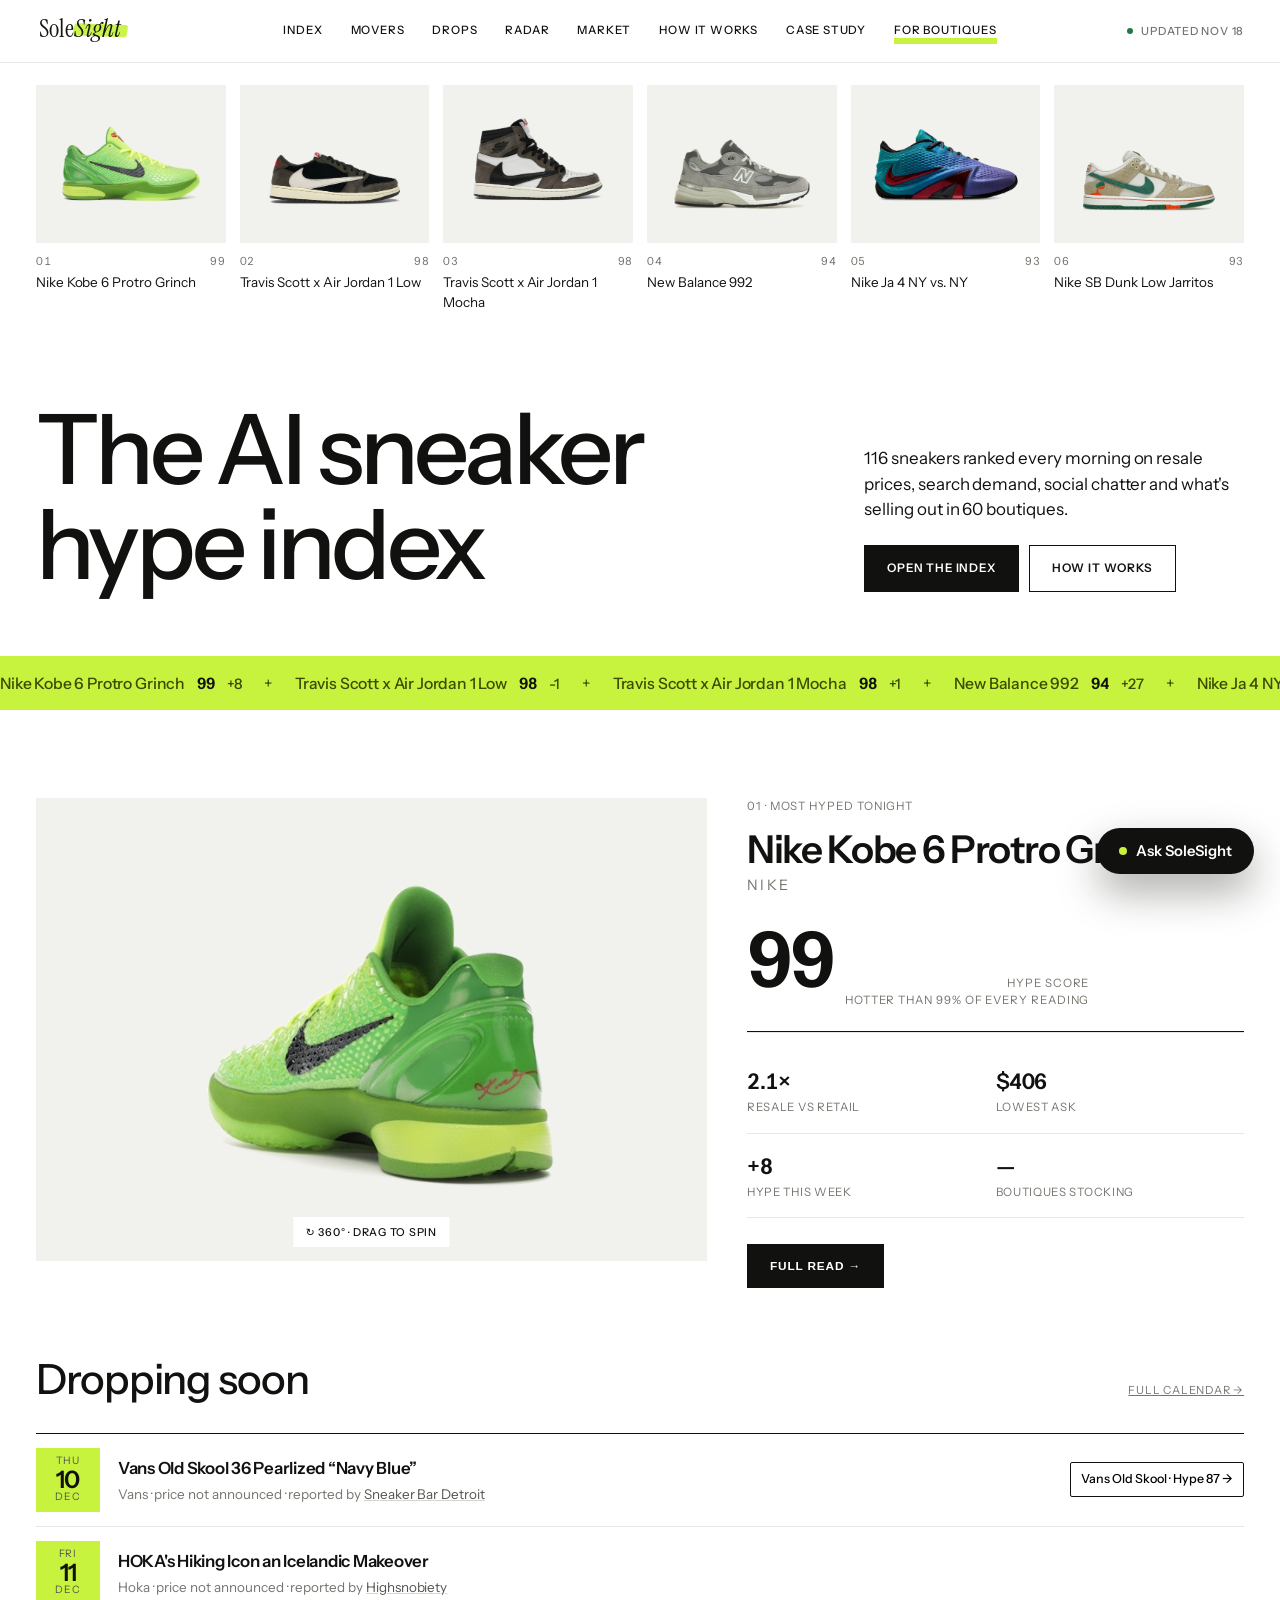
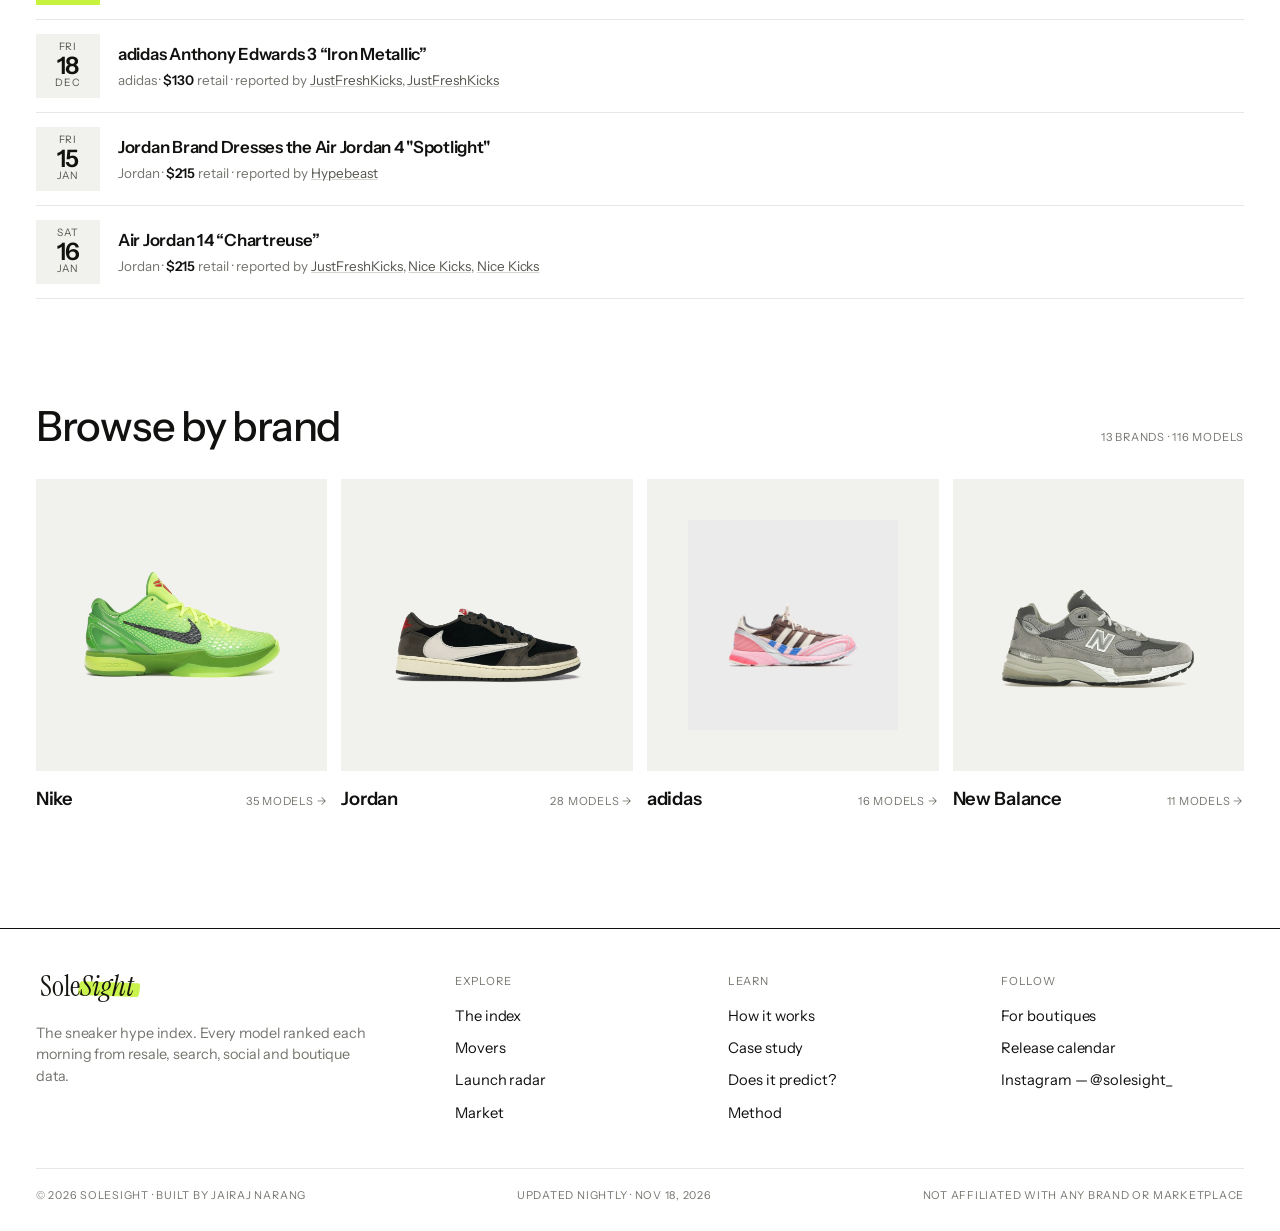
==== index.html @ 4aeb40c0 "chore: publish site 2026-11-18T23:45:56Z" ====
<!DOCTYPE html>
<html lang="en">
<head>
  <meta charset="UTF-8" />
  <meta name="viewport" content="width=device-width, initial-scale=1.0, viewport-fit=cover" />
  <title>SoleSight — The AI Sneaker Hype Index</title>
  <meta name="description" content="AI-powered sneaker market intelligence: transformer NLP, machine-learning demand forecasting and predictive analytics, distilled into one 0–100 Hype Score per silhouette by an autonomous nightly pipeline." />
  <link rel="preconnect" href="https://fonts.googleapis.com" />
  <link rel="preconnect" href="https://fonts.gstatic.com" crossorigin />
  <link href="https://fonts.googleapis.com/css2?family=Instrument+Serif:ital@0;1&display=swap" rel="stylesheet" />
  <link href="https://fonts.googleapis.com/css2?family=Instrument+Sans:wdth,wght@75..100,400..700&display=swap" rel="stylesheet" />
  <link rel="icon" href="favicon.ico" sizes="any" />
  <link rel="icon" type="image/png" sizes="64x64" href="favicon.png" />
  <link rel="apple-touch-icon" href="apple-touch-icon.png" />
  <meta property="og:title" content="SoleSight — The AI Sneaker Hype Index" />
  <meta property="og:description" content="100+ sneaker models, 12 brands, one 0–100 Hype Score — refreshed nightly by an autonomous AI pipeline." />
  <meta property="og:image" content="https://solesight.xyz/og.png" />
  <meta property="og:url" content="https://solesight.xyz/" />
  <meta name="twitter:card" content="summary_large_image" />
  <link rel="stylesheet" href="styles.css?v=60" />
</head>
<body>
  <a href="#top" class="skip-link">Skip to content</a>
  <!-- ───────────────── nav ───────────────── -->
  <header class="nav" id="nav">
    <a class="brand" href="index.html" data-page="home" aria-label="SoleSight home">
      <svg class="brand-lockup" viewBox="10 14 286 90" xmlns="http://www.w3.org/2000/svg" role="img" aria-hidden="true">
        <path d="M 134 36 L 280 41 Q 287 41.5 285.5 51 L 282.5 70 Q 281.5 78 273.5 77.5 L 128 72.5 Q 120 72 121.5 62.5 L 125 43 Q 126.5 36 134 36 Z" fill="#C7F23E" opacity="0.92"/>
        <text x="20" y="76" font-family="Instrument Serif, Georgia, serif" font-size="76" fill="#16150F">Sole<tspan font-style="italic">Sight</tspan></text>
      </svg>
    </a>
    <nav class="nav-links">
      <a href="hype-index.html" data-page="hype-index">Index</a>
      <a href="movers.html" data-page="movers">Movers</a>
      <a href="drops.html" data-page="drops">Drops</a>
      <a href="radar.html" data-page="radar">Radar</a>
      <a href="market.html" data-page="market">Market</a>
      <a href="system.html" data-page="system">How it works</a>
      <a href="case-study.html" data-page="case-study">Case study</a>
      <a href="boutiques.html" data-page="boutiques" class="nav-cta">For boutiques</a>
    </nav>
    <div class="nav-live"><span class="live-dot"></span> Updated nightly</div>
  </header>

  <main id="top">
    <!-- ───────────────── home: gallery row ───────────────── -->
    <section class="home-row" id="home-row" data-page="home" aria-label="Tonight's top six"></section>

    <section class="home-head" data-page="home">
      <h1 class="home-title">The AI sneaker<br />hype index</h1>
      <div class="home-copy">
        <p id="home-sub">113 sneakers ranked every morning on resale prices,
          search demand, social chatter and what's selling out in <span class="n-stores">60</span> boutiques.</p>
        <div class="home-actions">
          <a href="hype-index.html" data-page="hype-index" class="btn btn-solid">Open the index</a>
          <a href="system.html" data-page="system" class="btn btn-ghost">How it works</a>
        </div>
      </div>
    </section>

    <!-- live strip — top of the index with weekly change -->
    <section class="ticker" data-page="home" aria-hidden="true">
      <div class="ticker-track" id="ticker-track"></div>
    </section>

    <!-- #1 tonight, with the 360° spin when we have the frames -->
    <section class="home-feature" id="hero-feature" data-page="home"></section>

    <section class="home-drops empty" id="home-drops" data-page="home">
      <div class="home-sec-head"><h2 class="home-h2">Dropping soon</h2>
        <a class="home-sec-meta" href="drops.html" data-page="drops">Full calendar →</a></div>
      <div class="hd-list" id="hd-list"></div>
    </section>

    <section class="home-brands" data-page="home">
      <div class="home-sec-head"><h2 class="home-h2">Browse by brand</h2>
        <span class="home-sec-meta" id="brands-meta"></span></div>
      <div class="brand-tiles" id="brand-tiles"></div>
    </section>

    <!-- ───────────────── controls ───────────────── -->
    <section class="controls" id="index" data-page="hype-index">
      <div class="controls-head">
        <h2 class="section-title">The Index</h2>
        <div class="sort">
          <span class="sort-label">Rank by</span>
          <div class="seg" id="sort-seg">
            <button data-sort="hype" class="on">Hype</button>
            <button data-sort="momentum">Momentum</button>
            <button data-sort="resale_premium">Resale</button>
            <button data-sort="buzz">Buzz</button>
          </div>
        </div>
      </div>
      <div class="chips" id="brand-chips"></div>
      <div class="chips chips-cats" id="cat-chips"></div>
      <div class="stage-note" id="stage-note" hidden></div>
    </section>

    <!-- podium (top 3) -->
    <section class="podium" id="podium" data-page="hype-index"></section>

    <!-- ranked list -->
    <section class="board" id="board" data-page="hype-index"></section>
    <div class="board-foot" id="board-foot" data-page="hype-index"></div>

    <!-- ───────────────── movers ───────────────── -->
    <section class="movers-wrap" id="movers" data-page="movers">
      <h2 class="section-title">This week's movers</h2>
      <p class="section-sub" id="movers-sub"></p>
      <div class="movers" id="movers-grid"></div>
    </section>

    <!-- ───────────── launch radar ───────────── -->
    <section class="radar" id="radar" data-page="radar">
      <h2 class="section-title">Launch <em>radar</em></h2>
      <p class="section-sub">What's hot right now — the shoes peaking and climbing
        on the index tonight, and the signal behind each one. Then where every
        model sits in its hype lifecycle, and the search spikes the data caught.</p>
      <div class="radar-head"><h3>On fire right now</h3>
        <span>Peaking or climbing on the Hype Score — tap a shoe for the full read</span></div>
      <div class="radar-hot" id="radar-hot"></div>
      <div class="radar-head"><h3>Where every shoe sits</h3>
        <span>Stage comes from each shoe's Hype Score path — tap one to filter the index</span></div>
      <div class="radar-stages" id="radar-stages"></div>
      <div class="radar-head"><h3>Search spikes</h3>
        <span>Days a shoe's search interest jumped to 3×+ its 90-day baseline</span></div>
      <div class="radar-events" id="radar-events"></div>
      <div class="discovery" id="discovery"><!-- filled by JS --></div>
    </section>

    <!-- ───────────── market intelligence ───────────── -->
    <section class="market" id="market" data-page="market">
      <h2 class="section-title">Market <em>intelligence</em></h2>
      <p class="section-sub">The analyst view — every brand and category in the
        index, rolled up: average hype, resale premium over retail, search
        momentum and share of the top&nbsp;10.</p>
      <div class="mkt-table" id="mkt-brands"></div>
      <div class="mkt-cats" id="mkt-cats"></div>
    </section>

    <!-- ───────────────── case study ───────────────── -->
    <section class="case" id="case" data-page="case-study">
      <h2 class="section-title">Case study: one shoe's climb</h2>
      <div class="case-body" id="case-body"><!-- filled by JS from stored data --></div>
    </section>

    <!-- ───────────── release calendar ───────────── -->
    <section class="drops" id="drops" data-page="drops">
      <h2 class="section-title">Release calendar</h2>
      <p class="section-sub ms-lede">Upcoming sneaker drops, collected every night from the
        sneaker press. Dates and prices are as reported — releases slip, so check the
        retailer before you plan around one.</p>
      <div class="dr-controls">
        <div class="seg" id="dr-when">
          <button data-when="all" class="on">All upcoming</button>
          <button data-when="week">Next 7 days</button>
          <button data-when="month">Next 30 days</button>
        </div>
        <select id="dr-brand" aria-label="Brand"></select>
      </div>
      <p class="dr-model" id="dr-model"></p>
      <div id="dr-list"></div>
    </section>

    <!-- ───────────── for boutiques: inventory → reorder report ───────────── -->
    <section class="bq" id="boutiques" data-page="boutiques">
      <h2 class="section-title">For boutiques</h2>
      <p class="section-sub ms-lede">Upload your inventory and see what to reorder tonight —
        which shoes, which sizes, which colorways, what competitors charge and where resale
        prices are heading — scored against the whole market.</p>
      <div class="acct" id="acct" hidden>
        <div id="acct-out">
          <b>Save your store and get this report every Monday</b>
          <div class="acct-row"><input type="email" id="acct-login" placeholder="you@yourstore.com" autocomplete="email" />
            <button class="btn btn-solid" id="acct-send" type="button">Email me a sign-in link</button></div>
          <small>No password — we email you a link. Optional: without an account, your file never leaves your browser.</small>
        </div>
        <div id="acct-in" hidden>
          <div class="acct-top"><b>Your store</b><span>Signed in as <span id="acct-who"></span> ·
            <button class="acct-link" id="acct-signout" type="button">Sign out</button></span></div>
          <div class="acct-grid">
            <label>Store name <input id="acct-name" placeholder="e.g. Laced Up" /></label>
            <label>Send Monday's report to <input type="email" id="acct-email" /></label>
            <label class="acct-check"><input type="checkbox" id="acct-weekly" /> Email me the reorder report every Monday</label>
          </div>
          <div class="acct-row">
            <button class="btn btn-ghost" id="acct-save" type="button">Save settings</button>
            <button class="btn btn-solid" id="acct-saveinv" type="button">Save loaded inventory to my account</button>
            <button class="btn btn-ghost" id="acct-load" type="button" hidden>Load my saved inventory</button>
          </div>
          <small id="acct-last"></small>
        </div>
        <p class="acct-msg" id="acct-msg"></p>
      </div>

      <label class="bq-drop" id="bq-drop">
        <input type="file" id="bq-file" accept=".csv,text/csv" />
        <b>Drop your inventory CSV here</b>
        <span>or click to choose a file · Shopify exports work as-is</span>
      </label>
      <div class="bq-row">
        <label class="bq-store-pick">Your store
          <select id="bq-store"></select></label>
        <label class="bq-store-pick">Your state
          <select id="bq-state"></select></label>
      </div>
      <div class="bq-row">
        <button class="btn btn-solid" id="bq-sample" type="button">Try it with a sample inventory</button>
        <span class="bq-private">Your file is read in your browser. It's never uploaded or stored.</span>
      </div>
      <details class="bq-how">
        <summary>What file works?</summary>
        <p><b>From Shopify:</b> Products → Export → "All products" → CSV, or Products → Inventory → Export.
          Either works without editing.</p>
        <p><b>Any spreadsheet:</b> one row per shoe and size, with columns for the product name,
          size and quantity in stock. Optional: a style code (e.g. FV5029-100) for exact matching,
          a colorway, your selling price (to compare against competitors), and units sold in the
          last 30 days for advice specific to your store.</p>
        <p><b>Competitor data</b> comes from the public product listings of the <span class="n-stores">60</span> boutiques
          SoleSight tracks, refreshed nightly.</p>
      </details>
      <div id="bq-out"></div>

      <div class="bc" id="bc">
        <h3 class="bq-h">Buy-price calculator</h3>
        <p class="bq-fine">What to pay a seller for a pair, by size: what that size sells for on eBay and Stadium Goods,
          minus your fees and the margin you want. Built for consignment and resale shops.</p>
        <div class="bc-form">
          <label class="bc-shoe">Shoe
            <input id="bc-shoe" list="bc-shoes" placeholder="Start typing — e.g. Kobe 6 Grinch" autocomplete="off" />
            <datalist id="bc-shoes"></datalist></label>
          <label>Condition
            <select id="bc-cond"><option value="Deadstock">New (deadstock)</option><option value="Used">Used</option></select></label>
          <label>Price off
            <select id="bc-src"><option value="ebay">eBay</option><option value="sg">Stadium Goods</option>
              <option value="low">Lower of the two</option></select>
            <small>Stadium Goods prices new pairs only</small></label>
          <label>Your selling fees <span><input id="bc-fee" type="number" min="0" max="40" step="0.5" value="3" />%</span>
            <small>~3% in store (card fees); online marketplaces often 10–15% — check yours</small></label>
          <label>Margin you want <span><input id="bc-margin" type="number" min="0" max="80" step="1" value="25" />%</span>
            <small>of the sale price</small></label>
          <label>You expect to sell at <span><input id="bc-real" type="number" min="50" max="110" step="1" value="90" />%</span>
            <small>of the ask — asks run above what pairs actually sell for</small></label>
          <label class="bc-check"><input id="bc-outlook" type="checkbox" checked />
            Use the 30-day forecast when prices are expected to fall</label>
        </div>
        <div id="bc-out"></div>
      </div>

      <div class="bc dp" id="dp">
        <h3 class="bq-h">Plan a drop</h3>
        <p class="bq-fine">How many pairs to order in each size for an upcoming release. Pick the drop and your total pairs.</p>
        <div class="bc-form">
          <label class="bc-shoe">Upcoming drop
            <select id="dp-drop"></select></label>
          <label>Total pairs <span><input id="dp-pairs" type="number" min="1" max="2000" step="1" value="24" /></span>
            <small>across all sizes</small></label>
        </div>
        <div id="dp-out"></div>
      </div>
    </section>

    <!-- ───────────── does it predict? (backtest) ───────────── -->
    <section class="bt" id="predict" data-page="predict">
      <h2 class="section-title">Does it actually <em>predict?</em></h2>
      <p class="section-sub">One case study is an anecdote. So the momentum
        engine — the Hype Score's heaviest input — is backtested across every
        model's full search history: thousands of historical checks asking one
        question, <em>when a shoe was flagged rising, did that demand still hold
        weeks later?</em></p>
      <div class="bt-body" id="bt-body"><!-- filled by JS from data.json --></div>
    </section>


    <!-- ───────────── system ───────────── -->
    <section class="sys" id="system" data-page="system">
      <h2 class="section-title">How it's <em>built</em></h2>
      <p class="section-sub">An end-to-end system: nine live data feeds, one
        autonomous nightly pipeline, zero servers — the platform publishes
        itself while its builder sleeps.</p>
      <div class="sys-flow">
        <div class="sys-step reveal"><span class="sys-n">01</span><h3>Collect</h3>
          <p>Google Trends, eBay (US · UK · DE), Bluesky, Mastodon, YouTube,
            Google News + sneaker press, Wikipedia and <span class="n-stores">60</span> boutique feeds —
            every adapter degrades gracefully if a source refuses.</p></div>
        <div class="sys-step reveal"><span class="sys-n">02</span><h3>Store</h3>
          <p>One SQLite database, saved after every nightly run — with the
            previous night's copy and weekly snapshots kept as backups.</p></div>
        <div class="sys-step reveal"><span class="sys-n">03</span><h3>Understand</h3>
          <p>A RoBERTa transformer scores community sentiment; Prophet fits a
            30-day demand forecast with confidence bands per model.</p></div>
        <div class="sys-step reveal"><span class="sys-n">04</span><h3>Detect</h3>
          <p>Launch Radar flags demand spikes ≥3× each model's trailing
            baseline and labels every lifecycle stage.</p></div>
        <div class="sys-step reveal"><span class="sys-n">05</span><h3>Score &amp; explain</h3>
          <p>Five weighted signals blend into a 0–100 Hype Score, plus a
            plain-English insight per model.</p></div>
        <div class="sys-step reveal"><span class="sys-n">06</span><h3>Publish</h3>
          <p>Everything lands in one static <code>data.json</code>; GitHub
            Actions redeploys this site — no human in the loop.</p></div>
      </div>
      <p class="sys-foot">Tool choices, briefly: <b>Prophet</b> because sneaker
        demand is seasonal and per-model history is short · <b>RoBERTa</b>
        because community chatter is noisy short-form text · <b>SQLite + one
        static JSON</b> because zero infrastructure is a feature, not a
        compromise.</p>
      <p class="sys-roster"><span>The boutique network</span>
        Kith · Undefeated · A Ma Manière · Union LA · Extra Butter ·
        Nice Kicks · Packer · Notre · Xhibition · Bodega · Concepts · Feature ·
        Lapstone &amp; Hammer · Social Status · Sneaker Politics · Kickclusive ·
        Soled Out · Showtime · Sneakerprovider — shelf
        availability polled nightly from each store's public product feed.</p>

      <!-- signal provenance — every score input traced to its source -->
      <h3 class="prov-title">Signal provenance — every number, traced</h3>
      <p class="prov-sub">The Hype Score is five weighted signals. Here's exactly
        where each one comes from and how live it is — nothing black-box.</p>
      <div class="prov">
        <div class="prov-row prov-head">
          <span>Component</span><span>Data source</span><span>Stored / fetched</span><span>Status</span>
        </div>
        <div class="prov-row">
          <span><b>Resale premium</b> <i>.26</i></span>
          <span>eBay Browse API — deadstock (new/unworn) asks ÷ retail MSRP · US, UK &amp; DE markets, USD-converted</span>
          <span><code>resale</code> ← resale.py</span>
          <span><em class="sig-badge live">live</em></span>
        </div>
        <div class="prov-row">
          <span><b>Search momentum</b> <i>.24</i></span>
          <span>Google Trends — recent 14 days vs. the prior 14</span>
          <span><code>trends</code> ← google_trends.py</span>
          <span><em class="sig-badge live">live</em></span>
        </div>
        <div class="prov-row">
          <span><b>Search interest</b> <i>.18</i></span>
          <span>Google Trends — same rows, level vs. the model's own peak</span>
          <span><code>trends</code></span>
          <span><em class="sig-badge live">live</em></span>
        </div>
        <div class="prov-row">
          <span><b>Social buzz</b> <i>.20</i></span>
          <span>Bluesky + YouTube live · Instagram/TikTok modeled (no viable API)</span>
          <span><code>social</code> ← bluesky.py, social.py</span>
          <span><em class="sig-badge part">partial</em></span>
        </div>
        <div class="prov-row">
          <span><b>Community mood</b> <i>.12</i></span>
          <span>Bluesky + Mastodon + Reddit + YouTube comments, scored by RoBERTa</span>
          <span><code>reddit_posts</code> ← sentiment.py</span>
          <span><em class="sig-badge live">live</em></span>
        </div>
      </div>
      <p class="prov-note">Context signals shown across the site — Wikipedia
        attention, press coverage &amp; momentum, boutique sell-through — stay
        <em>out</em> of the score until the backtest earns them a weight.</p>
    </section>

    <!-- ───────────────── method ───────────────── -->
    <section class="method" id="method" data-page="method">
      <h2 class="section-title">How the score works</h2>
      <p class="section-sub ms-lede">Every shoe gets one number from 0 to 100.
        <b>A 99 means it's hotter right now than 99% of every score we've ever
        recorded.</b> Higher means hotter. That's it.</p>

      <div class="ms-steps">
        <div class="ms-step reveal"><span class="ms-n">1</span>
          <h3>We check 5 things, every night</h3>
          <p>What it resells for, whether Google searches are rising, how many
            people search for it, how much people post about it, and whether
            they talk about it positively.</p></div>
        <div class="ms-step reveal"><span class="ms-n">2</span>
          <h3>We blend them into one number</h3>
          <p>Resale counts the most, because real money is the strongest
            signal. If a shoe is missing one of the five, it's scored on the
            rest instead of getting a zero.</p></div>
        <div class="ms-step reveal"><span class="ms-n">3</span>
          <h3>We compare it to every score ever</h3>
          <p>That number is ranked against every daily score we've recorded
            since July 2026, so the hottest shoes land in the 90s and a 90
            means the same thing every night.</p></div>
      </div>

      <h3 class="ms-h">The 5 things, and how much each counts</h3>
      <div class="ms-signals">
        <div class="ms-sig reveal"><b>26%</b><span><strong>Resale price</strong> — what it's listed for, new, on eBay vs. what it cost in stores.</span></div>
        <div class="ms-sig reveal"><b>24%</b><span><strong>Search trend</strong> — are Google searches going up or down over the last two weeks?</span></div>
        <div class="ms-sig reveal"><b>20%</b><span><strong>Social buzz</strong> — posts and views on YouTube and Bluesky. Instagram and TikTok aren't in yet: there's no free way to get their data.</span></div>
        <div class="ms-sig reveal"><b>18%</b><span><strong>Search level</strong> — how much people are searching for it compared with its own usual.</span></div>
        <div class="ms-sig reveal"><b>12%</b><span><strong>Mood</strong> — are people talking about it positively or negatively? An AI model reads the posts.</span></div>
      </div>

      <h3 class="ms-h">Reading the number</h3>
      <div class="ms-scale">
        <div><b>90–100</b><span>On fire</span></div>
        <div><b>70–89</b><span>Hot</span></div>
        <div><b>40–69</b><span>Steady</span></div>
        <div><b>0–39</b><span>Quiet</span></div>
      </div>

      <details class="tech-method reveal">
        <summary>For the nerds — the full formula, every data source &amp; a worked example</summary>
        <div class="tm-grid">
          <div class="tm-col">
            <h4>The formula</h4>
            <pre>raw   = Σ(wᵢ · vᵢ) / Σ(wᵢ)   over available signals
score = % of all recorded daily raw scores below it</pre>
            <p><b>Why the second line:</b> no shoe maxes all five signals at once,
            so raw scores bunch low — the hottest shoe in the market sits near 50
            raw. The published Hype Score is that raw score's rank against every
            daily score recorded since July 2026, frozen as a fixed reference, so
            <b>99 means hotter than 99% of all readings</b> and a number means the
            same thing every night. Rankings never change — only the scale.</p>
            <p>Every component maps onto 0–100 before weighting:</p>
            <ul>
              <li><b>Search intensity</b> — Google's 0–100 index, 14-day mean. Relative to each model's own peak, so it measures <em>how hot the model is vs. itself</em>, not raw volume across models.</li>
              <li><b>Search momentum</b> — recent 14d vs. prior 14d percent change, mapped as <code>50 + Δ% × 0.8</code>, clamped to [0, 100]. Saturates at roughly ±62%. Skipped when the prior two weeks average under 5 on Google's scale — a percent change off a baseline that thin is noise, not signal<span id="mom-missing"></span>; those models are scored on their other signals.</li>
              <li><b>Resale premium</b> — median price ÷ retail MSRP, mapped linearly from 0.8× (→ 0) to 2.6× (→ 100). The clamp caps extreme listings; prices are decile-trimmed before the median to drop fakes and typo listings. A model with no known retail price contributes nothing (see missing signals).</li>
              <li><b>Social buzz</b> — daily cross-platform engagement, normalized 0–100 to the model's own peak (same convention as Trends).</li>
              <li><b>Community mood</b> — per-post transformer sentiment <code>P(pos) − P(neg)</code> ∈ [−1, 1], averaged over all scored posts, mapped to 0–100.</li>
            </ul>
            <p><b>Missing signals:</b> weights renormalize over whatever is present —
            a model missing resale data is scored fairly on the rest, never
            implicitly zeroed. <b>Update cadence:</b> search &amp; forecasts nightly
            (stalest-first); other signals refresh whenever their source runs.
            <b>Baseline window:</b> each model carries ~269 days of daily history.</p>
          </div>
          <div class="tm-col">
            <h4>Worked example — today's #1</h4>
            <div id="worked-example"><!-- filled by JS with live numbers --></div>
          </div>
        </div>
      </details>

      <div class="limits reveal">
        <h4>What the score can't see (yet)</h4>
        <ul>
          <li>Resale uses <b>asking prices</b> on eBay, not final sale prices —
            sold-price data is only available through paid partnerships.</li>
          <li>Google search numbers show how hot a shoe is <b>compared with its
            own history</b>, not how many people search in total.</li>
          <li>Mood and buzz come from YouTube, Bluesky and Mastodon. Instagram
            and TikTok aren't included — there's no free way to get their data.</li>
          <li>Wikipedia views, press coverage and boutique sell-outs show on each
            shoe's page but <b>don't count toward the score</b> until we've
            tested that they make it more accurate.</li>
        </ul>
      </div>
    </section>
  </main>

  <footer class="footer">
    <div class="footer-grid">
      <div class="footer-about">
        <a class="brand" href="index.html" data-page="home" aria-label="SoleSight home">
          <svg class="brand-lockup" viewBox="10 14 286 90" xmlns="http://www.w3.org/2000/svg" role="img" aria-hidden="true">
            <path d="M 134 36 L 280 41 Q 287 41.5 285.5 51 L 282.5 70 Q 281.5 78 273.5 77.5 L 128 72.5 Q 120 72 121.5 62.5 L 125 43 Q 126.5 36 134 36 Z" fill="#C7F23E" opacity="0.92"/>
            <text x="20" y="76" font-family="Instrument Serif, Georgia, serif" font-size="76" fill="#16150F">Sole<tspan font-style="italic">Sight</tspan></text>
          </svg>
        </a>
        <p>The sneaker hype index. Every model ranked each morning from resale,
          search, social and boutique data.</p>
      </div>
      <div class="footer-col"><span class="footer-h">Explore</span>
        <a href="hype-index.html" data-page="hype-index">The index</a>
        <a href="movers.html" data-page="movers">Movers</a>
        <a href="radar.html" data-page="radar">Launch radar</a>
        <a href="market.html" data-page="market">Market</a></div>
      <div class="footer-col"><span class="footer-h">Learn</span>
        <a href="system.html" data-page="system">How it works</a>
        <a href="case-study.html" data-page="case-study">Case study</a>
        <a href="predict.html" data-page="predict">Does it predict?</a>
        <a href="method.html" data-page="method">Method</a></div>
      <div class="footer-col"><span class="footer-h">Follow</span>
        <a href="boutiques.html" data-page="boutiques">For boutiques</a>
        <a href="drops.html" data-page="drops">Release calendar</a>
        <a href="https://www.instagram.com/solesight_/" target="_blank" rel="noopener">Instagram — @solesight_</a></div>
    </div>
    <div class="footer-base">
      <span>&copy; 2026 SoleSight · Built by Jairaj Narang</span>
      <span id="footer-updated">Updated nightly</span>
      <span>Not affiliated with any brand or marketplace</span>
    </div>
  </footer>

  <!-- ───────────────── detail overlay ───────────────── -->
  <div class="sheet-backdrop" id="sheet-backdrop"></div>
  <aside class="sheet" id="sheet" aria-hidden="true" role="dialog" aria-modal="true"
    aria-labelledby="sheet-title" tabindex="-1"></aside>

  <script src="app.js?v=56"></script>
  <script src="config.js?v=1"></script>
  <script src="boutique.js?v=22"></script>
  <script src="account.js?v=1"></script>
  <script src="ask.js?v=2"></script>
</body>
</html>
---- styles.css ----
/* ============================================================
   SoleSight — The Hype Index
   Editorial cream aesthetic: oversized Instrument Serif display,
   General Sans UI, warm paper canvas, restrained accents, motion.
   ============================================================ */

:root {
  /* paper / ink */
  --canvas:   #F1ECE1;   /* warm cream page */
  --paper:    #FBF9F3;   /* raised card */
  --paper-2:  #F6F2E8;   /* secondary surface */
  --ink:      #16150F;   /* near-black warm */
  --ink-2:    #5C574C;   /* muted */
  --ink-3:    #706B5E;   /* faint / captions — darkened from #8E8877 for WCAG AA contrast on canvas */
  --line:     #E2DBCB;   /* hairline */
  --line-2:   #D3CAB6;

  /* accents */
  --acid:     #C7F23E;   /* signature highlight (sparing) */
  --acid-ink: #3B4A00;   /* text/edge on acid */
  --pos:      #1E7A44;   /* up */
  --neg:      #C43D2F;   /* down */

  /* chart */
  --stockx:   #1F7A4D;
  --ebay:     #2A64C7;

  --serif: 'Instrument Serif', Georgia, 'Times New Roman', serif;
  --sans:  'General Sans', system-ui, -apple-system, sans-serif;

  --maxw: 1240px;
  --r: 18px;
  --ease: cubic-bezier(.22,.61,.36,1);
}

* { box-sizing: border-box; margin: 0; padding: 0; }
html { scroll-behavior: smooth; overflow-x: hidden; }
body {
  background: var(--canvas);
  color: var(--ink);
  font-family: var(--sans);
  font-weight: 450;
  line-height: 1.5;
  -webkit-font-smoothing: antialiased;
  overflow-x: hidden;
}
a { color: inherit; text-decoration: none; }
em { font-style: italic; }

/* subtle paper grain + warm glow */
.grain {
  position: fixed; inset: 0; z-index: 0; pointer-events: none;
  background:
    radial-gradient(60% 40% at 78% 6%, rgba(199,242,62,.18), transparent 70%),
    radial-gradient(50% 40% at 0% 40%, rgba(210,180,120,.12), transparent 70%);
}
main, .nav, .footer { position: relative; z-index: 1; }

.section-title {
  font-family: var(--serif);
  font-weight: 400;
  font-size: clamp(1.9rem, 4vw, 3rem);
  letter-spacing: -.01em;
  line-height: 1;
}
.eyebrow {
  font-size: .74rem; font-weight: 600; letter-spacing: .28em;
  text-transform: uppercase; color: var(--ink-3);
}

/* ─────────────── nav ─────────────── */
.nav {
  position: sticky; top: 0; z-index: 50;
  display: flex; align-items: center; justify-content: space-between;
  padding: 18px clamp(20px, 5vw, 56px);
  background: rgba(241,236,225,.72);
  backdrop-filter: blur(14px) saturate(1.2);
  border-bottom: 1px solid var(--line);
}
.brand { display: flex; align-items: center; gap: 10px; }
.brand-mark { font-size: 1.15rem; color: var(--ink); }
.brand-word { font-family: var(--serif); font-size: 1.5rem; letter-spacing: -.01em; }
.nav-links { display: flex; gap: 30px; }
.nav-links a {
  font-size: .78rem; font-weight: 650; color: var(--ink-2);
  text-transform: uppercase; letter-spacing: .05em; white-space: nowrap;
  position: relative; padding: 4px 0; transition: color .25s;
}
.nav-links a::after {
  content: ''; position: absolute; left: 0; bottom: -2px; height: 2px; width: 0;
  background: var(--ink); transition: width .28s var(--ease);
}
.nav-links a:hover, .nav-links a[aria-current="page"] { color: var(--ink); }
.nav-links a:hover::after, .nav-links a[aria-current="page"]::after { width: 100%; }

/* one page at a time — sections set their own display, so [hidden] needs the weight */
main > [data-page][hidden] { display: none !important; }

.stage-note {
  display: flex; align-items: center; flex-wrap: wrap; gap: 10px;
  margin-top: 14px; font-size: .86rem; color: var(--ink-2);
}
.stage-note b { color: var(--ink); }
.nav-live {
  display: flex; align-items: center; gap: 8px;
  font-size: .72rem; font-weight: 600; letter-spacing: .12em;
  text-transform: uppercase; color: var(--ink-2);
}
.live-dot {
  width: 7px; height: 7px; border-radius: 50%; background: var(--pos);
  box-shadow: 0 0 0 0 rgba(30,122,68,.5); animation: pulse 2.4s infinite;
}
@keyframes pulse {
  0% { box-shadow: 0 0 0 0 rgba(30,122,68,.5); }
  70% { box-shadow: 0 0 0 7px rgba(30,122,68,0); }
  100% { box-shadow: 0 0 0 0 rgba(30,122,68,0); }
}

/* ─────────────── hero ─────────────── */
.hero {
  max-width: var(--maxw); margin: 0 auto;
  padding: clamp(40px, 7vw, 88px) clamp(20px, 5vw, 56px) 40px;
  display: grid; grid-template-columns: 1.05fr .95fr; gap: 40px;
  align-items: center;
}
.hero-title {
  font-family: var(--serif); font-weight: 400;
  font-size: clamp(3rem, 8vw, 6.4rem); line-height: .94;
  letter-spacing: -.025em; margin: 18px 0 22px;
}
.hero-title em { color: var(--ink); position: relative; }
.hero-title em::after {
  content: ''; position: absolute; left: -.02em; right: -.02em; bottom: .1em;
  height: .34em; background: var(--acid); z-index: -1; opacity: .85;
  transform: skewX(-4deg);
}
.hero-sub {
  font-size: 1.06rem; color: var(--ink-2); max-width: 46ch; line-height: 1.6;
}
.hero-sub strong { color: var(--ink); font-weight: 600; }
.hero-actions { display: flex; gap: 14px; margin-top: 30px; }
.btn {
  display: inline-flex; align-items: center; gap: 8px;
  padding: 13px 24px; border-radius: 999px; font-weight: 600; font-size: .92rem;
  transition: transform .2s var(--ease), background .2s, box-shadow .25s;
}
.btn-solid { background: var(--ink); color: var(--canvas); }
.btn-solid:hover { transform: translateY(-2px); box-shadow: 0 12px 26px rgba(20,19,15,.24); }
.btn-ghost { border: 1px solid var(--line-2); color: var(--ink); }
.btn-ghost:hover { background: var(--paper); transform: translateY(-2px); }

/* featured #1 card */
.hero-feature {
  position: relative; border-radius: 26px; padding: 30px;
  background: linear-gradient(160deg, var(--paper), var(--paper-2));
  border: 1px solid var(--line);
  box-shadow: 0 30px 70px -30px rgba(20,19,15,.30);
  overflow: hidden;
}
.hf-glow {
  position: absolute; width: 120%; height: 80%; left: -10%; top: -20%;
  background: radial-gradient(closest-side, rgba(199,242,62,.55), transparent 70%);
  filter: blur(10px); z-index: 0;
}
.hf-rankpill {
  position: absolute; top: 22px; left: 22px; z-index: 3;
  font-size: .68rem; font-weight: 700; letter-spacing: .16em; text-transform: uppercase;
  background: var(--ink); color: var(--canvas); padding: 6px 12px; border-radius: 999px;
}
.hf-img { position: relative; z-index: 2; display: block; width: 100%;
  filter: drop-shadow(0 26px 30px rgba(20,19,15,.32)); }
.hf-img img { width: 100%; height: auto; display: block;
  transition: transform .5s var(--ease); }
.hero-feature:hover .hf-img img { transform: rotate(-3deg) scale(1.04); }
.hf-meta { position: relative; z-index: 2; margin-top: 12px;
  display: flex; align-items: flex-end; justify-content: space-between; gap: 12px; }
.hf-name { font-family: var(--serif); font-size: 1.7rem; line-height: 1.02; }
.hf-brand { font-size: .72rem; letter-spacing: .16em; text-transform: uppercase; color: var(--ink-3); }
.hf-score { text-align: right; flex-shrink: 0; }
.hf-score b { font-family: var(--serif); font-size: 3.4rem; line-height: .8; display: block; }
.hf-score span { font-size: .68rem; letter-spacing: .18em; text-transform: uppercase; color: var(--ink-3); }
.hf-stats { position: relative; z-index: 2; display: flex; gap: 22px; margin-top: 18px;
  padding-top: 16px; border-top: 1px solid var(--line); }
.hf-stat b { font-size: 1.05rem; font-variant-numeric: tabular-nums; }
.hf-stat span { display: block; font-size: .64rem; letter-spacing: .12em;
  text-transform: uppercase; color: var(--ink-3); margin-top: 2px; }

/* ─────────────── controls ─────────────── */
.controls {
  max-width: var(--maxw); margin: 40px auto 0; padding: 0 clamp(20px, 5vw, 56px);
}
.controls-head { display: flex; align-items: flex-end; justify-content: space-between;
  flex-wrap: wrap; gap: 16px; border-top: 1px solid var(--line); padding-top: 26px; }
.sort { display: flex; align-items: center; gap: 12px; }
.sort-label { font-size: .72rem; letter-spacing: .14em; text-transform: uppercase; color: var(--ink-3); }
.seg { display: inline-flex; background: var(--paper); border: 1px solid var(--line);
  border-radius: 999px; padding: 4px; }
.seg button {
  border: 0; background: transparent; cursor: pointer;
  font-family: var(--sans); font-weight: 600; font-size: .84rem; color: var(--ink-2);
  padding: 7px 16px; border-radius: 999px; transition: all .22s var(--ease);
}
.seg button.on { background: var(--ink); color: var(--canvas); }
.chips { display: flex; flex-wrap: wrap; gap: 8px; margin: 18px 0 4px; }
.chip {
  cursor: pointer; font-size: .8rem; font-weight: 550;
  padding: 7px 15px; border-radius: 999px; border: 1px solid var(--line-2);
  background: transparent; color: var(--ink-2); transition: all .2s var(--ease);
}
.chip:hover { border-color: var(--ink); color: var(--ink); }
.chip.on { background: var(--acid); border-color: var(--acid); color: var(--acid-ink); }

/* ─────────────── podium (top 3) ─────────────── */
.podium {
  max-width: var(--maxw); margin: 26px auto 0; padding: 0 clamp(20px, 5vw, 56px);
  display: grid; grid-template-columns: repeat(3, 1fr); gap: 20px;
}
.pod {
  position: relative; cursor: pointer; border-radius: 22px; padding: 24px;
  background: var(--paper); border: 1px solid var(--line); overflow: hidden;
  box-shadow: 0 1px 2px rgba(20,19,15,.03);
  transition: transform .3s var(--ease), box-shadow .3s;
}
.pod:hover { transform: translateY(-6px); box-shadow: 0 26px 50px -26px rgba(20,19,15,.32); }
.pod-glow { position: absolute; inset: -20% -10% auto -10%; height: 70%;
  background: radial-gradient(closest-side, rgba(199,242,62,.4), transparent 72%); }
.pod-rank { font-family: var(--serif); font-size: 3.2rem; line-height: .8; color: var(--ink); }
.pod-img { position: relative; z-index: 2; margin: 4px 0 8px;
  filter: drop-shadow(0 18px 22px rgba(20,19,15,.26)); }
.pod-img img { width: 100%; height: 150px; object-fit: contain;
  transition: transform .45s var(--ease); }
.pod:hover .pod-img img { transform: scale(1.06) rotate(-2deg); }
.pod-brand { font-size: .66rem; letter-spacing: .16em; text-transform: uppercase; color: var(--ink-3); }
.pod-name { font-family: var(--serif); font-size: 1.35rem; line-height: 1.02; margin: 2px 0 12px; }
.pod-foot { display: flex; align-items: baseline; justify-content: space-between; }
.pod-score { font-family: var(--serif); font-size: 2rem; line-height: .8; }
.pod-score small { font-size: .6rem; letter-spacing: .14em; color: var(--ink-3);
  display: block; text-transform: uppercase; }

/* ─────────────── board (ranked list) ─────────────── */
.board { max-width: var(--maxw); margin: 34px auto 0; padding: 0 clamp(20px, 5vw, 56px); }
.row {
  display: grid; align-items: center; cursor: pointer;
  grid-template-columns: 46px 74px minmax(0, 1fr) 120px 96px 90px 84px;
  gap: 16px; padding: 14px 16px; border-radius: 16px;
  border-bottom: 1px solid var(--line);
  transition: background .2s, transform .2s var(--ease);
}
.row:hover { background: var(--paper); transform: translateX(4px);
  box-shadow: 0 14px 30px -22px rgba(20,19,15,.3); }
.row-rank { font-family: var(--serif); font-size: 1.7rem; color: var(--ink-3); }
.row-thumb { width: 74px; height: 54px; }
.row-thumb img { width: 100%; height: 100%; object-fit: contain;
  filter: drop-shadow(0 6px 8px rgba(20,19,15,.18)); transition: transform .3s var(--ease); }
.row:hover .row-thumb img { transform: scale(1.08); }
.row-name { min-width: 0; }
.row-name b { font-size: 1rem; font-weight: 600; display: block;
  overflow: hidden; text-overflow: ellipsis; white-space: nowrap; }
.row-name span { font-size: .72rem; letter-spacing: .1em; text-transform: uppercase; color: var(--ink-3); }
.row-spark { width: 120px; height: 34px; }
.row-metric { text-align: right; font-variant-numeric: tabular-nums; }
.row-metric b { font-size: .98rem; font-weight: 600; }
.row-metric span { display: block; font-size: .62rem; letter-spacing: .1em;
  text-transform: uppercase; color: var(--ink-3); }
.row-hype { text-align: right; }
.row-hype b { font-family: var(--serif); font-size: 1.7rem; line-height: .8; }
.delta { font-weight: 600; font-size: .9rem; font-variant-numeric: tabular-nums; }
.delta.up { color: var(--pos); } .delta.down { color: var(--neg); } .delta.flat { color: var(--ink-3); }

/* ─────────────── movers ─────────────── */
.movers-wrap, .method { max-width: var(--maxw); margin: 80px auto 0; padding: 0 clamp(20px, 5vw, 56px); }
.movers { display: grid; grid-template-columns: repeat(4, 1fr); gap: 16px; margin-top: 26px; }
.mover { padding: 20px; border-radius: 18px; background: var(--paper); border: 1px solid var(--line);
  box-shadow: 0 1px 2px rgba(20,19,15,.03); transition: transform .25s var(--ease), box-shadow .25s; }
.mover:hover { transform: translateY(-4px); box-shadow: 0 22px 42px -24px rgba(20,19,15,.26); }
.mover img { width: 100%; height: 96px; object-fit: contain;
  filter: drop-shadow(0 10px 12px rgba(20,19,15,.2)); }
.mover-name { font-size: .86rem; font-weight: 600; margin-top: 10px; }
.mover-delta { font-size: 1.3rem; font-family: var(--serif); margin-top: 4px; }

/* ─────────────── method ─────────────── */
.method-grid { display: grid; grid-template-columns: repeat(5, 1fr); gap: 14px; margin-top: 26px; }
.method-card { padding: 22px 18px; border-radius: 16px; background: var(--paper);
  border: 1px solid var(--line); box-shadow: 0 1px 2px rgba(20,19,15,.03); }
.method-card:hover { transform: translateY(-3px); box-shadow: 0 20px 40px -24px rgba(20,19,15,.24); }
.mc-w { font-family: var(--serif); font-size: 2.1rem; color: var(--ink); }
.method-card h3 { font-size: .92rem; font-weight: 600; margin: 8px 0 6px; }
.method-card p { font-size: .8rem; color: var(--ink-2); line-height: 1.5; }

/* ─────────────── footer ─────────────── */
.footer { max-width: var(--maxw); margin: 90px auto 0; padding: 40px clamp(20px,5vw,56px) 60px;
  border-top: 1px solid var(--line); }
.footer-word { font-family: var(--serif); font-size: 2.4rem; }
.footer p { color: var(--ink-3); font-size: .84rem; margin-top: 6px; }
.footer-credit { font-size: .72rem; letter-spacing: .04em; margin-top: 18px; }

/* ─────────────── detail sheet ─────────────── */
.sheet-backdrop { position: fixed; inset: 0; z-index: 90; background: rgba(20,19,15,.42);
  backdrop-filter: blur(3px); opacity: 0; pointer-events: none; transition: opacity .3s; }
.sheet-backdrop.on { opacity: 1; pointer-events: auto; }
.sheet {
  position: fixed; top: 0; right: 0; bottom: 0; z-index: 100;
  width: min(560px, 94vw); background: var(--canvas);
  border-left: 1px solid var(--line); box-shadow: -30px 0 80px -30px rgba(20,19,15,.5);
  transform: translateX(100%); transition: transform .42s var(--ease);
  overflow-y: auto; padding: 28px clamp(20px, 3vw, 34px) 60px;
}
.sheet.on { transform: translateX(0); }
.sheet-close { position: fixed; top: 14px; right: 14px; z-index: 5; border: 0; background: transparent;
  font-size: 1.6rem; cursor: pointer; color: var(--ink-2); line-height: 1; }
.sheet-eyebrow { font-size: .68rem; letter-spacing: .18em; text-transform: uppercase; color: var(--ink-3);
  padding-right: 50px; }
.sheet-title { font-family: var(--serif); font-size: 2.6rem; line-height: .96; margin: 6px 0 4px; }
.sheet-hype { display: flex; align-items: baseline; gap: 10px; margin: 18px 0 6px; }
.sheet-hype b { font-family: var(--serif); font-size: 4rem; line-height: .8; }
.sheet-hype .of { color: var(--ink-3); font-size: 1.1rem; }
.sheet-photo { text-align: center; margin: 8px 0 6px; }
.sheet-photo img { max-width: 80%; filter: drop-shadow(0 20px 26px rgba(20,19,15,.3)); }
.sheet-materials { text-align: center; font-size: .76rem; font-style: italic;
  color: var(--ink-3); margin: -2px 0 14px; }
.colorway-row { display: flex; flex-wrap: wrap; justify-content: center; gap: 6px;
  margin: 0 0 14px; }
.colorway-chip { display: inline-flex; align-items: center; gap: 5px;
  background: var(--paper); border: 1px solid var(--line); border-radius: 999px;
  padding: 4px 10px; font-size: .72rem; font-weight: 600; color: var(--ink-2); }
.colorway-chip b { font-weight: 700; color: var(--ink); font-variant-numeric: tabular-nums; }
.bars { margin: 14px 0; }
.bar-row { display: grid; grid-template-columns: 96px 1fr 40px; align-items: center; gap: 12px; margin: 9px 0; }
.bar-row .lab { font-size: .72rem; letter-spacing: .08em; text-transform: uppercase; color: var(--ink-2); }
.bar-track { height: 8px; border-radius: 999px; background: var(--line); overflow: hidden;
  box-shadow: inset 0 1px 2px rgba(20,19,15,.08); }
.bar-fill { height: 100%; border-radius: 999px; background: var(--ink);
  width: 0; transition: width .8s var(--ease); }
.bar-fill.acid { background: linear-gradient(90deg, var(--acid), #a9d92a); }
.bar-val { text-align: right; font-size: .8rem; font-variant-numeric: tabular-nums; color: var(--ink-2); }
.region-bars .bar-row { grid-template-columns: 132px 1fr 40px; }
.sheet-insight { background: var(--paper); border: 1px solid var(--line);
  border-left: 3px solid var(--acid); border-radius: 14px; padding: 16px 18px;
  font-size: .95rem; line-height: 1.6; color: var(--ink); margin: 8px 0 20px; }
.sheet h4 { font-size: .72rem; letter-spacing: .14em; text-transform: uppercase;
  color: var(--ink-3); margin: 24px 0 10px; display: flex; align-items: center; gap: 8px; }
.sheet h4::before { content: ''; width: 12px; height: 2px; background: var(--ink); }
.legend { display: flex; gap: 16px; font-size: .74rem; color: var(--ink-2); margin-top: 6px; }
.legend i { width: 10px; height: 10px; border-radius: 3px; display: inline-block; margin-right: 5px; vertical-align: middle; }

/* charts */
svg.chart { width: 100%; height: auto; display: block; }
.spark-line { fill: none; stroke: var(--ink); stroke-width: 2; stroke-linecap: round; stroke-linejoin: round; }

/* ─────────────── reveal / motion ─────────────── */
.reveal { opacity: 0; transform: translateY(18px); }
.reveal.in { opacity: 1; transform: none; transition: opacity .7s var(--ease), transform .7s var(--ease); }

/* ─────────────── responsive ─────────────── */
/* eight page links + the lockup stop fitting one row well before tablet width */
@media (max-width: 1180px) {
  .nav { flex-wrap: wrap; row-gap: 12px; }
  .nav-links {
    order: 3; width: 100%; gap: 24px; overflow-x: auto;
    scrollbar-width: none; padding-bottom: 4px;
  }
  .nav-links::-webkit-scrollbar { display: none; }
  .nav-links a { flex: none; }
}
@media (max-width: 940px) {
  .hero { grid-template-columns: 1fr; }
  .podium { grid-template-columns: 1fr; }
  .movers { grid-template-columns: repeat(2, 1fr); }
  .method-grid { grid-template-columns: repeat(2, 1fr); }
  .row { grid-template-columns: 34px 56px minmax(0, 1fr) 70px 64px; }
  .row-spark, .row .col-hide { display: none; }
}


/* ─────────────── market intelligence ─────────────── */
.section-sub {
  color: var(--ink-2); font-size: .92rem; max-width: 560px; margin-top: 10px;
}
.chips-cats { margin-top: 2px; }
.chips-cats .chip { font-size: .74rem; padding: 5px 12px; }
.chips-cats .chip.on { background: var(--ink); border-color: var(--ink); color: var(--paper); }

.market {
  max-width: var(--maxw); margin: 90px auto 0; padding: 0 clamp(20px, 5vw, 56px);
}
.mkt-table {
  margin-top: 28px; border: 1px solid var(--line); border-radius: var(--r);
  background: var(--paper); overflow: hidden;
}
.mkt-row {
  display: grid; grid-template-columns: 1.4fr .6fr 2fr .8fr 1fr .7fr;
  gap: 12px; align-items: center; padding: 14px 20px;
  border-top: 1px solid var(--line); font-size: .9rem;
}
.mkt-row:first-child { border-top: none; }
.mkt-head {
  font-size: .68rem; font-weight: 650; letter-spacing: .1em; text-transform: uppercase;
  color: var(--ink-3); background: var(--paper-2);
}
.mkt-brand { font-weight: 650; }
.mkt-wide { display: flex; align-items: center; gap: 10px; }
.mkt-bar {
  flex: 1; height: 8px; border-radius: 99px; background: var(--paper-2);
  border: 1px solid var(--line); overflow: hidden;
  box-shadow: inset 0 1px 2px rgba(20,19,15,.06);
}
.mkt-fill { height: 100%; background: var(--acid); border-radius: 99px; }
.mkt-wide b { font-family: var(--serif); font-size: 1.05rem; min-width: 38px; text-align: right; }

.mkt-cats {
  display: grid; grid-template-columns: repeat(4, 1fr); gap: 14px; margin-top: 14px;
}
.mkt-cat {
  padding: 18px 20px; border-radius: 16px; background: var(--paper);
  border: 1px solid var(--line); box-shadow: 0 1px 2px rgba(20,19,15,.03);
  transition: transform .25s var(--ease), box-shadow .25s;
}
.mkt-cat:hover { transform: translateY(-3px); box-shadow: 0 20px 40px -24px rgba(20,19,15,.24); }
.mkt-cat-name { font-size: .74rem; font-weight: 650; letter-spacing: .09em;
  text-transform: uppercase; color: var(--ink-2); }
.mkt-cat-hype { font-family: var(--serif); font-size: 2rem; margin-top: 4px; }
.mkt-cat-sub { font-size: .74rem; color: var(--ink-3); }

/* movers tags */
.mover { position: relative; }
.mover-tag {
  position: absolute; top: 12px; right: 12px; font-size: .62rem; font-weight: 700;
  letter-spacing: .08em; text-transform: uppercase; padding: 3px 9px; border-radius: 99px;
}
.mover-tag.hot { background: var(--acid); color: var(--acid-ink); }
.mover-tag.cold { background: var(--paper-2); border: 1px solid var(--line-2); color: var(--ink-2); }

/* community pulse (sheet) */
.pulse {
  display: flex; gap: 18px; align-items: center; padding: 16px 18px;
  border: 1px solid var(--line); border-radius: 14px; background: var(--paper-2);
}
.pulse-pct { font-family: var(--serif); font-size: 2.1rem; line-height: 1; }
.pulse-pct span { display: block; font-family: var(--sans); font-size: .68rem;
  letter-spacing: .08em; text-transform: uppercase; color: var(--ink-3); margin-top: 4px; }
.pulse-pct.up { color: var(--pos); } .pulse-pct.down { color: var(--neg); }
.pulse-notes { font-size: .86rem; color: var(--ink-2); display: grid; gap: 2px; }
.pulse-notes b { color: var(--ink); }
.al-range { color: var(--ink-3); font-size: .78rem; }

/* social buzz breakdown (sheet) */
.social-summary { display: flex; align-items: baseline; gap: 10px; margin: 4px 0 12px; }
.social-summary b { font-family: var(--serif); font-size: 2.2rem; line-height: .8; }
.social-summary .of { color: var(--ink-3); font-size: .9rem; }
.platform-list { display: flex; flex-direction: column; gap: 6px; margin: 0 0 4px; }
.platform-row { display: flex; align-items: center; justify-content: space-between;
  font-size: .82rem; padding: 8px 12px; border: 1px solid var(--line);
  border-radius: 10px; background: var(--paper); }
.platform-name { font-weight: 600; display: flex; align-items: center; gap: 8px; }
.platform-val { color: var(--ink-2); font-variant-numeric: tabular-nums; }
.platform-badge { font-style: normal; font-size: .62rem; font-weight: 700;
  letter-spacing: .04em; text-transform: uppercase; border-radius: 999px;
  padding: 2px 8px; }
.platform-badge.pf-live { background: var(--acid); color: var(--acid-ink); }
.platform-badge.pf-modeled { background: var(--paper-2); border: 1px solid var(--line-2); color: var(--ink-2); }

@media (max-width: 760px) {
  .mkt-row { grid-template-columns: 1.2fr .5fr 1.6fr .9fr; }
  .mkt-row > div:nth-child(5), .mkt-row > div:nth-child(6) { display: none; }
  .mkt-cats { grid-template-columns: repeat(2, 1fr); }
}

/* board footer — featured/full-index toggle */
.board-foot { display: flex; justify-content: center; padding: 26px 0 8px; }

/* audience line */
.hero-aud { font-size: 0.92rem; color: var(--ink-2); max-width: 470px;
  margin: 10px 0 22px; padding-left: 14px; border-left: 3px solid var(--acid); }

/* freshness strip — centered editorial stat row */
.fresh { display: flex; flex-wrap: wrap; justify-content: center;
  align-items: stretch; gap: 0; padding: 30px 6vw;
  border-top: 1px solid var(--line); border-bottom: 1px solid var(--line);
  background: var(--paper-2); text-align: center; }
.fresh-item { display: flex; flex-direction: column-reverse; gap: 6px;
  padding: 4px 46px; position: relative; }
.fresh-item + .fresh-item::before { content: ""; position: absolute; left: 0;
  top: 8%; bottom: 8%; width: 1px; background: var(--line-2); }
.fresh-item span { font-size: 0.66rem; font-weight: 600; text-transform: uppercase;
  letter-spacing: 0.18em; color: var(--ink-3); }
.fresh-item span::after { content: ""; display: block; width: 22px; height: 3px;
  background: var(--acid); margin: 7px auto 0; border-radius: 2px; }
.fresh-item b { font-family: var(--serif); font-weight: 400;
  font-size: clamp(1.5rem, 2.4vw, 2rem); line-height: 1.05; letter-spacing: -0.01em; }
@media (max-width: 760px) {
  .fresh { padding: 20px 4vw; }
  .fresh-item { padding: 10px 22px; }
  .fresh-item + .fresh-item::before { display: none; }
}

/* signal status badges */
.sig-badge { display: inline-block; padding: 2px 9px; border-radius: 999px;
  font-size: 0.62rem; font-weight: 700; letter-spacing: 0.1em;
  text-transform: uppercase; vertical-align: middle; }
.sig-badge.live { background: var(--acid); color: var(--ink); }
.sig-badge.api { background: transparent; border: 1.5px solid #c98500; color: #9a6a00; }
.sig-badge.modeled { background: var(--line); color: var(--ink-2); }
.method-card .sig-badge { position: absolute; top: 18px; right: 18px; }

/* technical methodology */
.tech-method { margin-top: 34px; border: 1px solid var(--line-2);
  border-radius: 14px; background: var(--paper-2); }
.tech-method summary { cursor: pointer; padding: 18px 22px; font-weight: 600; }
.tech-method[open] summary { border-bottom: 1px solid var(--line); }
.tm-grid { display: grid; grid-template-columns: 1.2fr 1fr; gap: 30px; padding: 22px; }
.tm-col h4 { margin: 0 0 10px; }
.tm-col pre { background: var(--ink); color: var(--paper); padding: 10px 14px;
  border-radius: 8px; font-size: 0.85rem; overflow-x: auto; }
.tm-col ul { padding-left: 18px; } .tm-col li { margin-bottom: 8px; font-size: 0.9rem; }
.tm-col p { font-size: 0.9rem; }
.tm-table { width: 100%; border-collapse: collapse; font-size: 0.88rem; }
.tm-table th, .tm-table td { text-align: left; padding: 7px 8px;
  border-bottom: 1px solid var(--line); }
.tm-model { font-weight: 600; }
.tm-final { margin-top: 12px; }
@media (max-width: 860px) { .tm-grid { grid-template-columns: 1fr; } }

/* case study */
.case { padding: 70px 6vw; }
.case-card { display: grid; grid-template-columns: 320px 1fr; gap: 40px;
  align-items: center; border: 1px solid var(--line-2); border-radius: 18px;
  padding: 34px; background: var(--paper-2); }
.case-img img { width: 100%; filter: drop-shadow(0 18px 30px rgba(20,18,10,.18)); }
.case-kicker { font-size: 0.7rem; text-transform: uppercase;
  letter-spacing: 0.14em; color: var(--ink-3); margin-bottom: 6px; }
.case-text h3 { font-family: "Instrument Serif", serif; font-size: 2rem;
  margin: 0 0 14px; }
.case-text p { font-size: 0.95rem; margin: 0 0 12px; }
@media (max-width: 860px) { .case-card { grid-template-columns: 1fr; } }

/* ── market ticker ─────────────────────────────────────────── */
.ticker { overflow: hidden; border-bottom: 1px solid var(--line);
  background: var(--ink); user-select: none; }
.ticker-track { display: inline-flex; align-items: center; gap: 26px;
  padding: 9px 0; white-space: nowrap; width: max-content;
  animation: tk-scroll 60s linear infinite; }
.ticker:hover .ticker-track { animation-play-state: paused; }
.tk-item { display: inline-flex; align-items: baseline; gap: 9px;
  cursor: pointer; }
.tk-name { font-size: 0.72rem; font-weight: 600; letter-spacing: 0.08em;
  text-transform: uppercase; color: var(--paper); }
.tk-item:hover .tk-name { color: var(--acid); }
.tk-delta { font-size: 0.72rem; font-weight: 700; }
.tk-delta.up { color: var(--acid); }
.tk-delta.down { color: #F08A7D; }
.tk-delta.flat { color: var(--ink-3); }
.tk-hype { font-family: var(--serif); font-size: 0.86rem; color: #B7B2A2; }
.tk-dot { color: #4A4739; }
@keyframes tk-scroll { from { transform: translateX(0); } to { transform: translateX(-50%); } }
@media (prefers-reduced-motion: reduce) { .ticker-track { animation: none; } }

/* ── accessibility ─────────────────────────────────────────── */
.skip-link { position: absolute; left: -999px; top: 0; z-index: 200;
  background: var(--ink); color: var(--canvas); padding: 12px 20px;
  border-radius: 0 0 10px 0; font-weight: 600; font-size: .88rem; }
.skip-link:focus { left: 0; }

/* content behind the open detail sheet is marked inert (see app.js) —
   dim it slightly so the visual state matches the a11y state */
[inert] { filter: saturate(.9); }

@media (prefers-reduced-motion: reduce) {
  *, *::before, *::after {
    animation-duration: .01ms !important; animation-iteration-count: 1 !important;
    transition-duration: .01ms !important; scroll-behavior: auto !important;
  }
}

/* ── general polish ────────────────────────────────────────── */
::selection { background: var(--acid); color: var(--acid-ink); }
section[id] { scroll-margin-top: 84px; }
.section-title em { font-style: italic; }
.case-card, .method-card, .tech-method { transition: border-color .3s var(--ease), transform .3s var(--ease), box-shadow .3s; }
.case-card:hover, .tech-method[open] { border-color: var(--line-2); }

/* focus ring — consistent, on-brand, visible only for keyboard nav */
:focus-visible {
  outline: 2px solid var(--acid-ink); outline-offset: 2px; border-radius: 4px;
}
.chip:focus-visible, .buy-btn:focus-visible, .seg button:focus-visible,
.pod:focus-visible, .row:focus-visible, .mover:focus-visible,
.hero-feature:focus-visible, .radar-event:focus-visible {
  outline-color: var(--ink); outline-offset: 3px;
}
/* the sheet itself takes focus on open (for screen readers); it doesn't
   need a visible ring around the whole panel */
.sheet:focus-visible { outline: none; }

/* tactile press feedback on every clickable pill/button */
.btn, .chip, .seg button, .buy-btn, .ask-chip, .ask-fab,
.ask-inputrow button, .stk-name, .disc-chip { transition-property: transform, background, border-color, box-shadow, color, opacity; }
.btn:active, .chip:active, .seg button:active, .buy-btn:active,
.ask-chip:active, .ask-fab:active, .ask-inputrow button:active {
  transform: scale(.96); transition-duration: .1s;
}

/* themed scrollbars — thin, warm, matches the paper canvas instead of OS default */
.sheet, .ask-msgs { scrollbar-width: thin; scrollbar-color: var(--line-2) transparent; }
.sheet::-webkit-scrollbar, .ask-msgs::-webkit-scrollbar { width: 8px; }
.sheet::-webkit-scrollbar-track, .ask-msgs::-webkit-scrollbar-track { background: transparent; }
.sheet::-webkit-scrollbar-thumb, .ask-msgs::-webkit-scrollbar-thumb {
  background: var(--line-2); border-radius: 999px; border: 2px solid var(--canvas);
}
.sheet::-webkit-scrollbar-thumb:hover, .ask-msgs::-webkit-scrollbar-thumb:hover { background: var(--ink-3); }
.sheet { overscroll-behavior: contain; }

/* close button gets a proper hit target + hover state instead of bare glyph */
.sheet-close { width: 34px; height: 34px; border-radius: 50%; display: inline-flex;
  align-items: center; justify-content: center; transition: background .2s, color .2s; }
.sheet-close:hover { background: var(--paper-2); color: var(--ink); }

/* ── backtest: does it predict? ───────────────────────────── */
.bt { max-width: var(--maxw); margin: 0 auto; padding: 70px clamp(20px, 5vw, 56px) 30px; }
.bt-grid { display: grid; grid-template-columns: 300px 1fr; gap: 28px;
  align-items: center; margin-top: 26px; padding: 30px;
  border: 1px solid var(--line-2); border-radius: 18px; background: var(--paper-2); }
.bt-hero { text-align: center; padding: 10px 0; }
.bt-big { font-family: var(--serif); font-size: 5rem; line-height: .85; color: var(--ink); }
.bt-cap { font-size: .9rem; color: var(--ink-2); margin-top: 10px; line-height: 1.45; }
.bt-cap b { color: var(--ink); }
.bt-bar-row { display: grid; grid-template-columns: 1fr 46px; align-items: center;
  gap: 12px; margin-bottom: 12px; }
.bt-bar-row > span { grid-column: 1 / -1; font-size: .78rem; color: var(--ink-2);
  margin-bottom: -6px; }
.bt-track { height: 12px; border-radius: 999px; background: var(--line); overflow: hidden;
  box-shadow: inset 0 1px 2px rgba(20,19,15,.08); }
.bt-fill { height: 100%; border-radius: 999px; background: var(--ink-3); }
.bt-fill.acid { background: linear-gradient(90deg, var(--acid), #a9d92a); }
.bt-bar-row b { text-align: right; font-variant-numeric: tabular-nums; font-weight: 600; }
.bt-lift { font-size: .82rem; font-weight: 600; color: var(--pos); margin-top: 4px; }
.bt-foot { display: flex; flex-wrap: wrap; gap: 28px; margin: 22px 2px 0; }
.bt-foot span { font-size: .8rem; color: var(--ink-3); }
.bt-foot b { font-family: var(--serif); font-size: 1.3rem; color: var(--ink);
  margin-right: 4px; vertical-align: -1px; }
.bt-note { font-size: .82rem; color: var(--ink-3); line-height: 1.6; margin: 16px 2px 0;
  max-width: 820px; }
.bt-note b { color: var(--ink-2); }
@media (max-width: 760px) {
  .bt-grid { grid-template-columns: 1fr; gap: 22px; padding: 24px; }
  .bt-hero { border-bottom: 1px solid var(--line); padding-bottom: 20px; }
  .bt-big { font-size: 3.6rem; }
  .bt-foot { gap: 18px; }
}

/* ── discovery: bubbling up ───────────────────────────────── */
.discovery { margin-top: 30px; padding-top: 24px; border-top: 1px solid var(--line); }
.disc-head h3 { font-family: var(--serif); font-size: 1.5rem; font-weight: 400; }
.disc-head h3 span { font-family: var(--sans); font-size: .82rem; color: var(--ink-3);
  font-weight: 500; letter-spacing: 0; }
.disc-head p { font-size: .84rem; color: var(--ink-2); max-width: 640px; margin: 6px 0 16px; }
.disc-list { display: flex; flex-wrap: wrap; gap: 10px; }
.disc-chip { padding: 10px 14px; border-radius: 12px; background: var(--paper);
  border: 1px solid var(--line-2); border-left: 3px solid var(--acid);
  transition: transform .25s var(--ease), box-shadow .25s; }
.disc-chip:hover { transform: translateY(-2px); box-shadow: 0 14px 28px -18px rgba(20,19,15,.28); }
.disc-chip b { display: block; font-size: .9rem; font-weight: 600; }
.disc-chip span { font-size: .68rem; letter-spacing: .06em; text-transform: uppercase;
  color: var(--ink-3); }

/* ── launch radar ─────────────────────────────────────────── */
.radar { max-width: var(--maxw); margin: 0 auto; padding: 70px clamp(20px, 5vw, 56px) 30px; }
.radar-stages { display: flex; flex-wrap: wrap; gap: 12px; margin: 26px 0; }
.radar-stage { display: flex; flex-direction: column; align-items: center; gap: 2px;
  min-width: 108px; padding: 14px 18px; border-radius: 14px; cursor: pointer;
  background: var(--paper); border: 1px solid var(--line-2);
  transition: transform .2s var(--ease), box-shadow .2s; }
.radar-stage:hover { transform: translateY(-2px); box-shadow: 0 10px 22px rgba(20,19,15,.10); }
.radar-stage.on { outline: 2px solid var(--ink); }
.radar-stage b { font-family: var(--serif); font-size: 1.7rem; line-height: 1; }
.radar-stage span { font-size: 0.66rem; font-weight: 700; letter-spacing: 0.12em;
  text-transform: uppercase; }
.radar-events { display: grid; grid-template-columns: repeat(2, 1fr); gap: 14px; }
.radar-event { display: flex; align-items: center; gap: 16px; cursor: pointer;
  padding: 14px 18px; border: 1px solid var(--line); border-radius: 14px;
  background: var(--paper); transition: transform .2s var(--ease), box-shadow .2s; }
.radar-event:hover { transform: translateY(-2px); box-shadow: 0 12px 26px rgba(20,19,15,.12); }
.re-img { width: 74px; flex-shrink: 0; } .re-img img { width: 100%; }
.re-main { display: flex; flex-direction: column; gap: 2px; min-width: 0; }
.re-main b { font-size: 0.95rem; } .re-main span { font-size: 0.78rem; color: var(--ink-2); }
.re-side { margin-left: auto; display: flex; flex-direction: column;
  align-items: flex-end; gap: 5px; flex-shrink: 0; }
.re-ret { font-size: 0.68rem; color: var(--ink-3); }
@media (max-width: 860px) { .radar-events { grid-template-columns: 1fr; } }
.radar-head { display: flex; align-items: baseline; flex-wrap: wrap; gap: 4px 14px;
  margin: 40px 0 14px; }
.radar-head h3 { font-family: var(--serif); font-size: 1.5rem; font-weight: 400; }
.radar-head span { font-size: .8rem; color: var(--ink-3); }
.radar-head + .radar-stages { margin-top: 0; }
.radar-hot { display: grid; grid-template-columns: repeat(4, 1fr); gap: 14px; }
.hot-card { display: flex; flex-direction: column; padding: 16px 18px 18px; cursor: pointer;
  border-radius: 18px; background: var(--paper); border: 1px solid var(--line);
  transition: transform .2s var(--ease), box-shadow .2s; }
.hot-card:hover { transform: translateY(-4px); box-shadow: 0 22px 42px -24px rgba(20,19,15,.26); }
.hot-top { display: flex; align-items: center; justify-content: space-between; gap: 8px; }
.hot-rank { font-family: var(--serif); font-size: 1.1rem; color: var(--ink-3); }
.hot-img { height: 110px; display: flex; align-items: center; justify-content: center; margin: 8px 0 6px; }
.hot-img img { max-width: 100%; max-height: 110px; object-fit: contain;
  filter: drop-shadow(0 10px 14px rgba(20,19,15,.14)); }
.hot-name { font-size: .9rem; font-weight: 600; line-height: 1.3; }
.hot-score { display: flex; align-items: baseline; gap: 6px; margin-top: 6px; }
.hot-score b { font-family: var(--serif); font-size: 1.6rem; font-weight: 400; line-height: 1; }
.hot-score > span:first-of-type { font-size: .66rem; font-weight: 700; letter-spacing: .1em;
  text-transform: uppercase; color: var(--ink-3); }
.hot-score .delta { margin-left: auto; font-size: .78rem; }
.hot-why { list-style: none; margin-top: 10px; padding-top: 10px; border-top: 1px solid var(--line);
  display: flex; flex-direction: column; gap: 4px; }
.hot-why li { font-size: .76rem; color: var(--ink-2); line-height: 1.35; padding-left: 14px; position: relative; }
.hot-why li::before { content: ""; position: absolute; left: 0; top: .45em; width: 6px; height: 6px;
  border-radius: 50%; background: var(--acid); box-shadow: 0 0 0 1px var(--acid-ink); }
.hot-why:empty { display: none; }
@media (max-width: 1100px) { .radar-hot { grid-template-columns: repeat(3, 1fr); } }
@media (max-width: 760px) { .radar-hot { grid-template-columns: repeat(2, 1fr); } }
@media (max-width: 420px) { .radar-hot { gap: 10px; } .hot-card { padding: 12px 12px 14px; } .hot-img { height: 86px; } }

/* stage badges */
.stage-badge { display: inline-block; padding: 2px 10px; border-radius: 999px;
  font-size: 0.62rem; font-weight: 700; letter-spacing: 0.1em; text-transform: uppercase; }

/* auto-promoted model awaiting a manual retail-price/photo backfill */
.pending-badge { display: inline-block; padding: 2px 9px; border-radius: 999px;
  font-size: 0.6rem; font-weight: 700; letter-spacing: 0.09em; text-transform: uppercase;
  background: transparent; border: 1.5px solid #c98500; color: #9a6a00;
  vertical-align: middle; white-space: nowrap; }
.st-emerging { background: var(--acid); color: var(--acid-ink); }
.st-heating  { background: #FFDFA1; color: #7A4B00; }
.st-peaking  { background: #16150F; color: #F1ECE1; }
.st-steady   { background: var(--paper-2); border: 1px solid var(--line-2); color: var(--ink-2); }
.st-cooling  { background: #DCE7F5; color: #23477F; }
.st-dormant  { background: var(--line); color: var(--ink-2); }
.radar-stage.st-emerging, .radar-stage.st-heating, .radar-stage.st-peaking,
.radar-stage.st-steady, .radar-stage.st-cooling, .radar-stage.st-dormant {
  background: var(--paper); color: var(--ink); }
.radar-stage.st-emerging b { color: #5a7a00; }
.radar-stage.st-heating b { color: #b06e00; }
.radar-stage.st-cooling b { color: #23477F; }
.radar-stage.st-dormant b, .radar-stage.st-steady b { color: var(--ink-3); }

/* ── ask solesight (analyst chat) ─────────────────────────── */
.ask-fab { position: fixed; right: 26px; bottom: 26px; z-index: 90;
  display: inline-flex; align-items: center; gap: 9px;
  background: var(--ink); color: var(--canvas); border: none; cursor: pointer;
  padding: 14px 22px; border-radius: 999px; font-weight: 600; font-size: 0.92rem;
  font-family: var(--sans); box-shadow: 0 18px 40px rgba(20,19,15,.35);
  transition: transform .2s var(--ease); }
.ask-fab:hover { transform: translateY(-2px); }
.ask-fab-dot { width: 8px; height: 8px; border-radius: 50%; background: var(--acid); }
.ask-panel { position: fixed; right: 26px; bottom: 92px; z-index: 91;
  width: min(430px, calc(100vw - 40px)); height: min(600px, calc(100vh - 130px));
  display: none; flex-direction: column; overflow: hidden;
  background: var(--paper); border: 1px solid var(--line-2); border-radius: 20px;
  box-shadow: 0 40px 90px -20px rgba(20,19,15,.45); }
.ask-panel.open { display: flex; }
.ask-head { display: flex; align-items: center; justify-content: space-between;
  padding: 14px 18px; background: var(--ink); color: var(--canvas); }
.ask-head b { font-family: var(--serif); font-size: 1.15rem; }
.ask-engine { font-size: 0.68rem; color: #B7B2A2; margin-left: 8px; }
.ask-head-btns button { background: none; border: none; color: var(--canvas);
  font-size: 1.1rem; cursor: pointer; padding: 2px 8px; opacity: .8; }
.ask-head-btns button:hover { opacity: 1; }
.ask-msgs { flex: 1; overflow-y: auto; padding: 16px; display: flex;
  flex-direction: column; gap: 10px; }
.ask-msg { display: flex; } .ask-msg.user { justify-content: flex-end; }
.ask-bubble { max-width: 88%; padding: 10px 14px; border-radius: 14px;
  font-size: 0.86rem; line-height: 1.5; }
.ask-msg.bot .ask-bubble { background: var(--paper-2); border: 1px solid var(--line);
  border-bottom-left-radius: 4px; }
.ask-msg.user .ask-bubble { background: var(--ink); color: var(--canvas);
  border-bottom-right-radius: 4px; }
.ask-bubble ol, .ask-bubble ul { padding-left: 18px; margin: 6px 0; }
.ask-bubble li { margin-bottom: 4px; }
.ask-bubble small { color: var(--ink-3); display: block; margin-top: 6px; }
.ask-src { margin-top: 8px; font-size: 0.62rem; letter-spacing: 0.08em;
  text-transform: uppercase; color: var(--ink-3); }
.ask-think { color: var(--ink-3); font-style: italic; }
.ask-chips { display: flex; gap: 8px; padding: 0 14px 10px; flex-wrap: wrap; }
.ask-chip { border: 1px solid var(--line-2); background: var(--paper);
  border-radius: 999px; padding: 6px 12px; font-size: 0.74rem; cursor: pointer;
  font-family: var(--sans); transition: background .2s; }
.ask-chip:hover { background: var(--acid); border-color: var(--acid); }
.ask-inputrow { display: flex; gap: 8px; padding: 12px 14px;
  border-top: 1px solid var(--line); }
.ask-inputrow input { flex: 1; border: 1px solid var(--line-2); background: var(--paper-2);
  border-radius: 999px; padding: 11px 16px; font-size: 0.88rem;
  font-family: var(--sans); outline: none; }
.ask-inputrow input:focus { border-color: var(--ink); }
.ask-inputrow button { width: 42px; border-radius: 50%; border: none;
  background: var(--ink); color: var(--canvas); font-size: 1.05rem; cursor: pointer; }

/* ── 360° hero viewer ─────────────────────────────────────── */
.hf-360 { position: relative; cursor: grab; user-select: none; -webkit-user-drag: none; }
.hf-360:active { cursor: grabbing; }
.hf-360 img { -webkit-user-drag: none; pointer-events: none; }
.hf-360-pill { position: absolute; left: 50%; bottom: -4px; transform: translateX(-50%);
  white-space: nowrap; font-size: 0.64rem; font-weight: 700; letter-spacing: 0.12em;
  text-transform: uppercase; background: var(--ink); color: var(--canvas);
  padding: 5px 12px; border-radius: 999px; opacity: 0.85; }

/* ── B2 brand lockup in the nav ───────────────────────────── */
.brand-lockup { height: 30px; width: auto; display: block; }
.sig-badge.part { background: transparent; border: 1.5px solid var(--acid-ink); color: var(--acid-ink); }
.sheet-facts { display: flex; flex-direction: column; gap: 6px; margin: 14px 0 4px; }
.sf { display: flex; align-items: baseline; gap: 8px; font-size: 0.82rem; color: var(--ink-2); }
.sf b { font-family: var(--serif); font-size: 1.05rem; color: var(--ink); }

/* ── where-to-buy links in the detail sheet ───────────────── */
.buy-row { display: flex; flex-wrap: wrap; gap: 8px; margin: 10px 0 8px; }
.buy-btn { display: inline-flex; align-items: center; gap: 4px;
  padding: 7px 13px; border-radius: 999px; border: 1px solid var(--line-2);
  background: var(--paper-2); color: var(--ink); font-size: 0.78rem;
  font-weight: 600; text-decoration: none; white-space: nowrap;
  transition: border-color 0.15s, background 0.15s; }
.buy-btn:hover { border-color: var(--ink-3); }
.buy-btn.real { background: var(--acid); border-color: var(--acid);
  color: var(--acid-ink); }
.buy-note { font-size: 0.74rem; color: var(--ink-3); line-height: 1.5;
  margin: 0 0 4px; }

/* ── stockist expander in the detail sheet ────────────────── */
.sf-details summary { cursor: pointer; list-style: none; }
.sf-details summary::-webkit-details-marker { display: none; }
.sf-more { font-style: normal; font-size: 0.7rem; font-weight: 700;
  color: var(--acid-ink); background: var(--acid); border-radius: 999px;
  padding: 1px 9px; margin-left: 6px; white-space: nowrap; }
.sf-details[open] .sf-more { opacity: 0.55; }
.stockists { margin: 10px 0 4px; display: flex; flex-direction: column; gap: 7px; }
.stk-row { display: grid; grid-template-columns: 1fr 44px 70px 76px;
  align-items: center; gap: 10px; font-size: 0.78rem; }
.stk-name-wrap { display: flex; flex-direction: column; gap: 1px; min-width: 0; }
.stk-name { font-weight: 600; white-space: nowrap; overflow: hidden;
  text-overflow: ellipsis; }
.stk-colorway { font-size: .68rem; font-weight: 500; color: var(--ink-3);
  white-space: nowrap; overflow: hidden; text-overflow: ellipsis; }
.stk-price { color: var(--ink-3); text-align: right; font-variant-numeric: tabular-nums; }
.stk-bar { height: 6px; border-radius: 4px; background: var(--line); overflow: hidden;
  box-shadow: inset 0 1px 1px rgba(20,19,15,.08); }
.stk-bar i { display: block; height: 100%; border-radius: 4px; }
.stk-bar i.ok { background: var(--pos); } .stk-bar i.low { background: #C98500; }
.stk-bar i.gone { background: var(--neg); }
.stk-sizes { text-align: right; font-variant-numeric: tabular-nums; color: var(--ink-2); }
.stk-sizes.gone { color: var(--neg); font-weight: 700; }
.stk-sizes.low { color: #9a6a00; font-weight: 600; }
.sf-none span { color: var(--ink-3); font-style: italic; }

/* ── store-first sizing breakdown in the detail sheet ────────── */
.size-note { font-size: .78rem; color: var(--ink-3); line-height: 1.5; margin: -4px 0 10px; }
.size-source-list { display: flex; flex-direction: column; gap: 8px; margin: 0 0 4px; }
.size-source { border: 1px solid var(--line); border-radius: 12px;
  background: var(--paper); overflow: hidden; }
.size-source.resale { border-left: 3px solid var(--acid); }
.size-source > summary { display: flex; align-items: center; justify-content: space-between;
  gap: 10px; padding: 12px 14px; cursor: pointer; list-style: none; font-size: .82rem; }
.size-source > summary::-webkit-details-marker { display: none; }
.size-source-name-wrap { display: flex; flex-direction: column; gap: 1px; min-width: 0; }
.size-source-name { font-weight: 700; }
.size-source-colorway { font-size: .68rem; font-weight: 500; color: var(--ink-3);
  white-space: nowrap; overflow: hidden; text-overflow: ellipsis; }
.size-source-badge { font-style: normal; font-size: .6rem; font-weight: 700;
  text-transform: uppercase; letter-spacing: .03em; background: var(--paper-2);
  border: 1px solid var(--line-2); color: var(--ink-2); border-radius: 999px;
  padding: 1px 7px; margin-left: 7px; }
.size-source-count { color: var(--ink-3); font-variant-numeric: tabular-nums;
  font-size: .76rem; white-space: nowrap; }
.size-source-sizes { display: flex; flex-wrap: wrap; gap: 6px; padding: 0 14px 14px; }
.size-source-row { display: flex; flex-direction: column; align-items: center; gap: 1px;
  min-width: 50px; padding: 6px 8px; border-radius: 8px; background: var(--paper-2);
  text-decoration: none; font-size: .74rem; font-weight: 700; color: var(--ink); }
.size-source-row.in { background: color-mix(in srgb, var(--pos) 10%, var(--paper-2)); }
.size-source-row.out { opacity: .5; }
.size-source-row.out .size-source-val { text-decoration: line-through; color: var(--neg); }
.size-source-price { color: var(--ink-3); font-weight: 500; font-size: .66rem;
  font-variant-numeric: tabular-nums; }
.size-source-cond { color: var(--ink-3); font-weight: 500; font-size: .6rem;
  text-transform: uppercase; letter-spacing: .02em; }

/* ── competitive set in the detail sheet ───────────────────── */
.comp-note { font-size: .78rem; color: var(--ink-3); line-height: 1.5; margin: -4px 0 10px; }
.comp-list { display: flex; flex-direction: column; gap: 6px; margin: 0 0 4px; }
.comp-row { display: grid; grid-template-columns: 1fr 52px 44px 1fr;
  align-items: center; gap: 10px; width: 100%; text-align: left;
  font: inherit; font-size: .78rem; color: var(--ink); background: var(--paper);
  border: 1px solid var(--line); border-radius: 10px; padding: 9px 12px;
  cursor: pointer; transition: background .2s, border-color .2s; }
.comp-row:hover { background: var(--paper-2); border-color: var(--line-2); }
.comp-name { display: flex; flex-direction: column; font-weight: 600;
  white-space: nowrap; overflow: hidden; text-overflow: ellipsis; }
.comp-name i { font-style: normal; font-weight: 500; font-size: .7rem; color: var(--ink-3); }
.comp-hype { text-align: right; font-variant-numeric: tabular-nums; font-weight: 700; }
.comp-hype b { display: block; font-weight: 500; font-size: .64rem;
  text-transform: uppercase; letter-spacing: .06em; color: var(--ink-3); }
.comp-price { text-align: right; color: var(--ink-2); font-variant-numeric: tabular-nums; }
.comp-stock { text-align: right; color: var(--ink-3); font-size: .72rem; }

/* ── price ladder in the detail sheet ─────────────────────── */
.pl-lab { font-size: 10.5px; font-weight: 700; letter-spacing: .08em;
  fill: var(--ink-2); }
.pl-store { font-size: 9px; font-weight: 700; letter-spacing: .06em;
  fill: var(--pos); }

/* predicted-resale-price callout — deliberately prominent, sits right under
   "Where it trades" so the forecast reads as a headline number, not a
   footnote inside the chart */
.forecast-badge { margin: 6px 0 16px; padding: 16px 20px; border-radius: 14px;
  background: var(--paper); border: 1px solid var(--line);
  border-left: 3px solid var(--acid); }
.fb-lab { font-size: .7rem; font-weight: 700; letter-spacing: .1em;
  text-transform: uppercase; color: var(--ink-3); margin-bottom: 4px; }
.fb-range { font-family: var(--serif); font-size: 2.4rem; line-height: 1.05; color: var(--ink); }
.fb-range .fb-dash { color: var(--ink-3); margin: 0 8px; font-size: 1.7rem; }
.fb-note { font-size: .76rem; color: var(--ink-2); margin-top: 4px; }
/* estimated (backfill-topped-up) fit — same amber used for "low stock"
   elsewhere, signaling lower confidence than a fully-real-data forecast */
.forecast-badge.fb-estimated { border-left-color: #9a6a00; }
.fb-pill { display: inline-block; background: #9a6a00; color: #FFF8E8;
  font-size: .62rem; letter-spacing: .06em; border-radius: 999px;
  padding: 1px 7px; margin-left: 4px; vertical-align: 1px; font-weight: 700; }

/* ── demand forecast + resale charts: axis/value numbers ───── */
.ax-lab { font-size: 9.5px; font-weight: 600; letter-spacing: .02em;
  fill: var(--ink-3); }
.ax-val { font-size: 10.5px; font-weight: 700; letter-spacing: .01em; }

/* cross-market premium (US vs UK vs DE) */
.xmarket { margin-top: 14px; padding: 14px 16px; border-radius: 12px;
  background: var(--paper); border: 1px solid var(--line); }
.xm-lab { font-size: .68rem; font-weight: 700; letter-spacing: .1em;
  text-transform: uppercase; color: var(--ink-3); margin-bottom: 10px; }
.xm-row { display: flex; gap: 22px; }
.xm-cell b { font-family: var(--serif); font-size: 1.6rem; line-height: 1; display: block; }
.xm-cell span { font-size: .72rem; color: var(--ink-2); }
.xm-note { font-size: .68rem; color: var(--ink-3); margin-top: 10px; }

/* ── press coverage in the detail sheet ───────────────────── */
.press-list { display: flex; flex-direction: column; gap: 9px; margin: 4px 0 2px; }
.press-row { display: block; text-decoration: none; color: inherit;
  padding: 9px 12px; background: var(--paper); border: 1px solid var(--line);
  border-radius: 10px; transition: border-color .15s ease, transform .2s var(--ease), box-shadow .2s; }
.press-row:hover { border-color: var(--ink-3); transform: translateX(3px);
  box-shadow: 0 10px 22px -16px rgba(20,19,15,.3); }
.press-title { display: block; font-size: 0.83rem; font-weight: 600;
  color: var(--ink); line-height: 1.35; }
.press-meta { display: block; margin-top: 3px; font-size: 0.7rem;
  letter-spacing: 0.04em; text-transform: uppercase; color: var(--ink-3); }
.press-count { font-size: 0.82rem; color: var(--ink-2); margin-bottom: 8px; }
.press-count b { font-family: var(--serif); font-size: 1.05rem; color: var(--ink); }
.press-count .delta { font-size: 0.78rem; }
.press-tag { font-style: normal; font-size: 0.6rem; font-weight: 700;
  letter-spacing: 0.07em; padding: 1px 7px; border-radius: 999px;
  border: 1px solid var(--line-2); color: var(--ink-2); margin-left: 4px;
  vertical-align: 1px; }
.press-tag.pt-release, .press-tag.pt-collab { background: var(--acid);
  border-color: var(--acid); color: var(--acid-ink); }
.press-tag.pt-restock { border-color: var(--pos); color: var(--pos); }

/* ── who it's for ─────────────────────────────────────────── */
.fit { padding: 80px 6vw 30px; }
.fit-grid { display: grid; grid-template-columns: repeat(4, 1fr); gap: 14px; margin-top: 26px; }
.fit-card { padding: 24px 20px; border-radius: 16px; background: var(--paper);
  border: 1px solid var(--line); display: flex; flex-direction: column;
  box-shadow: 0 1px 2px rgba(20,19,15,.03); transition: transform .25s var(--ease), box-shadow .25s; }
.fit-card:hover { transform: translateY(-3px); box-shadow: 0 20px 40px -24px rgba(20,19,15,.24); }
.fit-card h3 { font-size: .95rem; font-weight: 600; margin-bottom: 8px; }
.fit-card h3::before { content: ""; display: block; width: 26px; height: 5px;
  background: var(--acid); margin-bottom: 12px; }
.fit-card p { font-size: .82rem; color: var(--ink-2); line-height: 1.55; flex: 1; }
.fit-eg { margin-top: 14px; font-size: .66rem; font-weight: 700;
  letter-spacing: .1em; text-transform: uppercase; color: var(--ink-3); }

/* ── system / how it's built ──────────────────────────────── */
.sys { padding: 80px 6vw 30px; }
.sys-flow { display: grid; grid-template-columns: repeat(3, 1fr); gap: 14px; margin-top: 26px; }
.sys-step { position: relative; padding: 24px 20px 22px; border-radius: 16px;
  background: var(--paper); border: 1px solid var(--line);
  box-shadow: 0 1px 2px rgba(20,19,15,.03); transition: transform .25s var(--ease), box-shadow .25s; }
.sys-step:hover { transform: translateY(-3px); box-shadow: 0 20px 40px -24px rgba(20,19,15,.24); }
.sys-n { font-family: var(--serif); font-size: 1.6rem; color: var(--ink);
  background: var(--acid); border-radius: 10px; padding: 2px 10px;
  display: inline-block; margin-bottom: 12px; }
.sys-step h3 { font-size: .95rem; font-weight: 600; margin-bottom: 7px; }
.sys-step p { font-size: .82rem; color: var(--ink-2); line-height: 1.55; }
.sys-step code { font-size: .78rem; background: var(--canvas);
  border: 1px solid var(--line); border-radius: 5px; padding: 1px 5px; }
.sys-foot { margin-top: 22px; max-width: 860px; font-size: .84rem;
  color: var(--ink-2); line-height: 1.6; }
.sys-foot b { color: var(--ink); }
.sys-roster { margin-top: 18px; padding-top: 16px; border-top: 1px solid var(--line);
  max-width: 860px; font-size: .8rem; color: var(--ink-3); line-height: 1.7; }
.sys-roster span { display: block; font-size: .64rem; font-weight: 700;
  letter-spacing: .12em; text-transform: uppercase; color: var(--ink-2);
  margin-bottom: 5px; }

/* signal provenance table */
.prov-title { font-family: var(--serif); font-size: 1.6rem; font-weight: 400;
  margin-top: 40px; }
.prov-sub { font-size: .86rem; color: var(--ink-2); max-width: 680px; margin: 6px 0 18px; }
.prov { border: 1px solid var(--line-2); border-radius: 14px; overflow: hidden;
  background: var(--paper); }
.prov-row { display: grid; grid-template-columns: 1.1fr 2.4fr 1.4fr .7fr;
  gap: 16px; padding: 14px 18px; border-top: 1px solid var(--line);
  align-items: center; font-size: .84rem; }
.prov-row:first-child { border-top: 0; }
.prov-head { background: var(--paper-2); font-size: .66rem; font-weight: 700;
  letter-spacing: .1em; text-transform: uppercase; color: var(--ink-3); }
.prov-row > span:first-child b { font-weight: 600; }
.prov-row > span:first-child i { font-style: normal; font-family: var(--serif);
  font-size: 1.05rem; color: var(--ink-3); margin-left: 4px; }
.prov-row span { color: var(--ink-2); }
.prov-row code { font-size: .76rem; background: var(--canvas);
  border: 1px solid var(--line); border-radius: 5px; padding: 1px 5px; color: var(--ink-2); }
.prov-note { font-size: .82rem; color: var(--ink-3); line-height: 1.6;
  margin: 16px 2px 0; max-width: 820px; }

@media (max-width: 760px) {
  .prov-head { display: none; }
  .prov-row { grid-template-columns: 1fr; gap: 5px; padding: 16px; }
  .prov-row > span:first-child i { font-size: 1rem; }
  .prov-row span:nth-child(2) { color: var(--ink); }
  .prov-row code { display: inline-block; }
}

/* ── limitations ──────────────────────────────────────────── */
.limits { margin-top: 30px; padding: 26px 28px; border-radius: 16px;
  background: var(--paper); border: 1px solid var(--line); }
.limits h4 { font-size: .8rem; font-weight: 700; letter-spacing: .1em;
  text-transform: uppercase; color: var(--ink-2); margin-bottom: 14px; }
.limits ul { list-style: none; display: grid; gap: 10px; }
.limits li { font-size: .84rem; color: var(--ink-2); line-height: 1.55;
  padding-left: 18px; position: relative; }
.limits li::before { content: ""; position: absolute; left: 0; top: .52em;
  width: 8px; height: 3px; background: var(--acid-ink); }
.limits b { color: var(--ink); }

@media (max-width: 900px) {
  .fit-grid { grid-template-columns: repeat(2, 1fr); }
  .sys-flow { grid-template-columns: 1fr; }
}
@media (max-width: 560px) {
  .fit-grid { grid-template-columns: 1fr; }
}


/* ─────────────── phone (iOS-friendly) ─────────────── */
@media (max-width: 560px) {
  .row { grid-template-columns: 26px 48px minmax(0, 1fr) 58px 50px;
    gap: 10px; padding: 12px 10px; }
  .row-rank { font-size: 1.15rem; }
  .row-thumb { width: 48px; height: 40px; }
  .row-name b { font-size: .88rem; }
  .row-name span { font-size: .62rem; }
  .row-metric b { font-size: .84rem; }
  .row-hype b { font-size: 1.3rem; }
  .row:hover { transform: none; }

  .controls-head { flex-direction: column; align-items: flex-start; gap: 14px; }
  .sort { flex-wrap: wrap; gap: 8px; }
  .seg button { padding: 8px 12px; font-size: .72rem; }

  .hero-title { font-size: clamp(2.6rem, 15vw, 3.4rem); }
  .hero-actions { flex-wrap: wrap; }
  .sheet { width: 100vw; border-left: 0; }
  .sheet-title { font-size: 2rem; }
  .sheet-hype b { font-size: 3rem; }
  .bar-row { grid-template-columns: 78px 1fr 34px; gap: 8px; }
  .stk-row { grid-template-columns: minmax(0, 1fr) 40px 52px 68px; gap: 7px;
    font-size: .72rem; }
  .comp-row { display: flex; flex-wrap: wrap; row-gap: 4px; column-gap: 12px; }
  .comp-name { flex: 1 1 100%; }
  .comp-hype, .comp-price, .comp-stock { text-align: left; }
  .movers { grid-template-columns: 1fr; }
  .method-grid { grid-template-columns: 1fr; }
  .mkt-table { overflow-x: auto; -webkit-overflow-scrolling: touch; }

  /* Ask SoleSight on phones: 16px input (stops iOS focus-zoom), edge-to-edge
     panel, and home-indicator clearance */
  .ask-fab { right: 16px; bottom: calc(16px + env(safe-area-inset-bottom, 0px)); }
  .ask-panel { left: 10px; right: 10px; width: auto;
    bottom: calc(76px + env(safe-area-inset-bottom, 0px));
    height: min(560px, calc(100dvh - 130px)); }
  .ask-inputrow input { font-size: 16px; }
  .sheet { padding-bottom: calc(60px + env(safe-area-inset-bottom, 0px)); }
  .tech-method pre { overflow-x: auto; -webkit-overflow-scrolling: touch; }
  .tm-col { min-width: 0; }

  /* editorial rhythm, tuned for a phone screen */
  .hero { padding: 26px 20px 6px; gap: 26px; }
  .hero-title { margin: 12px 0 16px; }
  .hero-sub { font-size: .98rem; }
  .hero-aud { font-size: .86rem; margin: 12px 0 4px; }
  .hero-actions { margin-top: 22px; gap: 10px; }
  .hero-actions .btn { flex: 1; justify-content: center;
    padding: 13px 14px; font-size: .88rem; white-space: nowrap; }
  .hero-feature { padding: 22px; }

  .section-title { font-size: 1.85rem; }
  .section-sub { font-size: .88rem; }
  .movers-wrap, .method { margin-top: 56px; }
  .case { padding: 52px 20px; }
  .radar { padding: 52px 20px 20px; }
  .fit, .sys { padding: 52px 20px 20px; }

  /* stats: 2-up grid instead of a divider row */
  .fresh { display: grid; grid-template-columns: 1fr 1fr; gap: 18px 8px;
    padding: 24px 20px; }
  .fresh-item { padding: 0; }
  .fresh-item + .fresh-item::before { display: none; }

  /* filter chips: one app-style swipeable row */
  .chips { flex-wrap: nowrap; overflow-x: auto; scrollbar-width: none;
    -webkit-overflow-scrolling: touch; margin-right: -20px; padding: 2px 20px 6px 0; }
  .chips::-webkit-scrollbar { display: none; }
  .chip { flex: 0 0 auto; padding: 8px 15px; }

  .sheet-photo img { max-width: 68%; }
  .press-title { font-size: .8rem; }
}
/* ============================================================
   2026-11 redesign — gallery layout
   White canvas, grey product tiles, Instrument Sans throughout,
   lime from the logo as the only accent. The logo itself (SVG,
   Instrument Serif) is untouched. This layer sits last so it
   overrides the earlier editorial-cream styles everywhere.
   ============================================================ */
:root {
  --canvas: #FFFFFF; --paper: #FFFFFF; --paper-2: #F1F1EE; --tile: #F1F1EE;
  --ink: #111110; --ink-2: #55554F; --ink-3: #75756F;
  --line: #E7E7E3; --line-2: #D6D6D0;
  --serif: 'Instrument Sans', system-ui, -apple-system, sans-serif;
  --sans: 'Instrument Sans', system-ui, -apple-system, sans-serif;
  --r: 2px; --maxw: 1360px; --gut: clamp(16px, 2.8vw, 40px);
}
body { background: #fff; font-weight: 400; letter-spacing: -.003em; }
.grain { display: none; }
em { font-style: normal; }

/* headings: one family, set tight */
.section-title, .radar-head h3, .disc-head h3, .case-text h3, .sheet-title,
.home-title, .home-h2, .hf-name {
  font-family: var(--sans); font-weight: 600; letter-spacing: -.035em; }
.section-title { font-size: clamp(2rem, 4.2vw, 3.3rem); line-height: 1.02; }
.section-title em, .hero-title em { font-style: normal; }
.section-sub { color: var(--ink-2); }
.eyebrow, .sheet-eyebrow { letter-spacing: .08em; }

/* nav */
.nav { display: grid; grid-template-columns: 1fr auto 1fr; padding: 16px var(--gut);
  background: rgba(255,255,255,.92); backdrop-filter: blur(10px); border-bottom: 1px solid var(--line); }
.nav .brand { justify-self: start; }
.nav-links { gap: 28px; justify-self: center; }
.nav-links a { font-size: .72rem; font-weight: 500; letter-spacing: .07em; color: var(--ink); }
.nav-links a::after { height: 1px; bottom: -3px; }
.nav-live { justify-self: end; font-size: .7rem; font-weight: 500; letter-spacing: .07em; color: var(--ink-3); }
.live-dot { width: 6px; height: 6px; }
@media (max-width: 1180px) { .nav { grid-template-columns: 1fr auto; }
  .nav-links { grid-column: 1 / -1; justify-self: stretch; } }

/* buttons + chips: square, small caps */
.btn { border-radius: 0; padding: 14px 22px; font-size: .74rem; font-weight: 600;
  letter-spacing: .07em; text-transform: uppercase; box-shadow: none; }
.btn-solid { background: var(--ink); color: #fff; border: 1px solid var(--ink); }
.btn-solid:hover { background: #2a2a28; transform: none; }
.btn-ghost { background: transparent; color: var(--ink); border: 1px solid var(--ink); }
.btn-ghost:hover { background: var(--ink); color: #fff; }
.chip, .seg, .seg button, .radar-stage, .stage-badge, .pending-badge, .colorway-chip,
.disc-chip, .buy-btn, .ask-chip { border-radius: 2px; }
.chip { font-weight: 500; }

/* cards: flat, hairline, no lift or glow */
.pod, .mover, .hot-card, .radar-event, .method-card, .case-card, .mkt-cat, .disc-chip,
.radar-stage, .tech-method, .bt-hero, .mkt-table, .row, .sys-step, .ask-panel {
  border-radius: 2px; box-shadow: none; }
.pod:hover, .mover:hover, .hot-card:hover, .radar-event:hover, .method-card:hover,
.case-card:hover, .mkt-cat:hover, .disc-chip:hover, .radar-stage:hover {
  transform: none; box-shadow: none; border-color: var(--ink); }
.pod-glow, .hf-glow { display: none; }
/* product photos sit on grey tiles, like a shop */
.pod-img, .hot-img, .re-img, .row-thumb, .case-img { background: var(--tile); }
.pod-img img, .hot-img img, .sheet-photo img, .mover img { filter: none; }
.pod:hover .pod-img img, .row:hover .row-thumb img { transform: none; }

/* shared grey product tile */
.tile { background: var(--tile); display: flex; align-items: center; justify-content: center; overflow: hidden; }
.tile img { width: 78%; height: 78%; object-fit: contain; }

/* ── home: top-6 gallery row ── */
.home-row { display: grid; grid-template-columns: repeat(6, 1fr); gap: 14px;
  padding: 22px var(--gut) 0; }
.hr-item { cursor: pointer; }
.hr-item .tile { aspect-ratio: 1.2 / 1; }
.hr-item:hover .tile { background: #E9E9E5; }
.hr-meta { display: flex; justify-content: space-between; margin-top: 10px;
  font-size: .7rem; letter-spacing: .06em; color: var(--ink-3); font-variant-numeric: tabular-nums; }
.hr-name { font-size: .84rem; margin-top: 2px; }

/* ── home: headline block ── */
.home-head { display: grid; grid-template-columns: 1fr minmax(300px, 380px); gap: 40px;
  align-items: end; padding: clamp(48px, 7vw, 92px) var(--gut) clamp(40px, 5vw, 64px); }
.home-title { font-size: clamp(3rem, 7.6vw, 7rem); line-height: .94; text-transform: uppercase;
  letter-spacing: -.045em; }
.home-copy p { font-size: 1.06rem; line-height: 1.5; }
.home-actions { display: flex; flex-wrap: wrap; gap: 10px; margin-top: 22px; }

/* ── home: lime live strip ── */
.ticker { background: var(--acid); border: 0; }
.ticker-track { gap: 22px; padding: 15px 0; animation-duration: 70s; }
.tk-item { gap: 12px; align-items: baseline; }
.tk-name { color: var(--acid-ink); font-size: .98rem; font-weight: 500; letter-spacing: -.01em; text-transform: none; }
.tk-item:hover .tk-name { color: var(--ink); text-decoration: underline; }
.tk-hype { font-family: var(--sans); font-size: .98rem; font-weight: 600; color: var(--ink); font-variant-numeric: tabular-nums; }
.tk-delta { font-size: .9rem; font-weight: 500; color: var(--acid-ink); }
.tk-dot { color: var(--acid-ink); font-weight: 300; }

/* ── home: #1 tonight with 360 ── */
.home-feature { display: grid; grid-template-columns: 1.35fr 1fr; gap: 40px;
  padding: clamp(56px, 7vw, 88px) var(--gut) 0; }
.hf-stage { position: relative; aspect-ratio: 1.45 / 1; cursor: pointer; }
.hf-stage > img, .hf-stage .spin360 img { width: 82%; height: auto; max-height: 82%; object-fit: contain; }
.hf-stage .spin360 { width: 100%; height: 100%; display: flex; align-items: center; justify-content: center; }
.hf-side { display: flex; flex-direction: column; align-self: center; }
.hf-kicker { font-size: .72rem; letter-spacing: .08em; text-transform: uppercase; color: var(--ink-3); }
.hf-name { font-size: clamp(1.8rem, 3vw, 2.6rem); line-height: 1.02; margin-top: 14px; }
.hf-brand { color: var(--ink-3); font-size: .9rem; margin-top: 6px; }
.hf-score { display: flex; align-items: baseline; gap: 12px; margin-top: 28px;
  padding-bottom: 22px; border-bottom: 1px solid var(--ink); }
.hf-score b { font-family: var(--sans); font-size: clamp(3.6rem, 6vw, 5.2rem); font-weight: 600;
  letter-spacing: -.04em; line-height: .9; font-variant-numeric: tabular-nums; }
.hf-score span { font-size: .72rem; letter-spacing: .08em; text-transform: uppercase; color: var(--ink-3); }
.hf-stats { display: grid; grid-template-columns: 1fr 1fr; gap: 0; margin: 0 0 26px; }
.hf-stat { padding: 16px 0; border-bottom: 1px solid var(--line); }
.hf-stat b { display: block; font-family: var(--sans); font-size: 1.35rem; font-weight: 600; letter-spacing: -.02em; }
.hf-stat span { font-size: .72rem; letter-spacing: .06em; text-transform: uppercase; color: var(--ink-3); }
.hf-open { align-self: flex-start; }

/* 360 spin (homepage + shoe sheet) */
.spin360 { position: relative; cursor: grab; user-select: none; -webkit-user-drag: none; touch-action: pan-y; }
.spin360:active { cursor: grabbing; }
.spin360 img { -webkit-user-drag: none; pointer-events: none; }
.spin-hint { position: absolute; left: 50%; bottom: 14px; transform: translateX(-50%);
  background: #fff; color: var(--ink); font-size: .68rem; font-weight: 500; letter-spacing: .07em;
  text-transform: uppercase; padding: 7px 12px; white-space: nowrap; }

/* ── home: browse by brand ── */
.home-brands { padding: clamp(64px, 8vw, 96px) var(--gut) 0; }
.home-sec-head { display: flex; justify-content: space-between; align-items: baseline; gap: 20px; margin-bottom: 22px; }
.home-h2 { font-size: clamp(1.8rem, 3.4vw, 2.6rem); text-transform: uppercase; letter-spacing: -.035em; }
.home-sec-meta { font-size: .7rem; letter-spacing: .07em; text-transform: uppercase; color: var(--ink-3); }
.brand-tiles { display: grid; grid-template-columns: repeat(4, 1fr); gap: 14px; }
.brand-tile .tile { aspect-ratio: 1 / 1; }
.brand-tile .tile img { width: 72%; }
.brand-tile:hover .tile { background: #E9E9E5; }
.bt-meta { display: flex; justify-content: space-between; align-items: baseline; margin-top: 14px; }
.bt-name { font-size: 1.15rem; font-weight: 600; text-transform: uppercase; letter-spacing: -.01em; }
.bt-count { font-size: .7rem; letter-spacing: .07em; text-transform: uppercase; color: var(--ink-3); }

/* footer */
.footer { max-width: none; margin: clamp(80px, 9vw, 120px) 0 0; padding: 44px var(--gut) 28px;
  border-top: 1px solid var(--ink); }
.footer-grid { display: grid; grid-template-columns: 1.6fr 1fr 1fr 1fr; gap: 30px; }
.footer-about .brand-lockup { height: 34px; }
.footer-about p { color: var(--ink-3); font-size: .9rem; line-height: 1.5; max-width: 330px; margin-top: 16px; }
.footer-col { display: flex; flex-direction: column; gap: 10px; }
.footer-col a { font-size: .92rem; }
.footer-col a:hover { text-decoration: underline; }
.footer-h { font-size: .7rem; letter-spacing: .07em; text-transform: uppercase; color: var(--ink-3); margin-bottom: 6px; }
.footer-base { display: flex; justify-content: space-between; flex-wrap: wrap; gap: 10px; margin-top: 44px;
  padding-top: 18px; border-top: 1px solid var(--line);
  font-size: .68rem; letter-spacing: .07em; text-transform: uppercase; color: var(--ink-3); }

/* sheet */
.sheet { background: #fff; box-shadow: none; }
.sheet-title { font-size: 2.2rem; line-height: 1; }
.sheet-hype b { font-family: var(--sans); font-weight: 600; letter-spacing: -.04em; }
.sheet-photo { background: var(--tile); padding: 18px 0; margin: 12px 0 10px; }
.sheet-photo .spin360 { display: inline-block; width: 86%; }
.sheet-photo .spin360 img { max-width: 100%; }
.sheet-photo .spin-hint { bottom: -6px; }

@media (max-width: 1000px) {
  .home-row { grid-template-columns: repeat(3, 1fr); }
  .home-head, .home-feature { grid-template-columns: 1fr; }
  .brand-tiles { grid-template-columns: repeat(2, 1fr); }
  .footer-grid { grid-template-columns: 1fr 1fr; }
}
@media (max-width: 560px) {
  .home-row { grid-template-columns: repeat(2, 1fr); gap: 10px; }
  .home-row .hr-item:nth-child(n+5) { display: none; }
  .home-head { gap: 22px; }
  .hf-stats { grid-template-columns: 1fr 1fr; }
  .footer-grid { grid-template-columns: 1fr; }
}
/* podium + list: drop the old drop-shadow / tilt flourishes */
.pod-img, .row-thumb, .hot-img, .re-img, .case-img img, .mover img { filter: none; }
.pod-img { padding: 14px 0; }
.pod-img img { height: 140px; }
.pod-name, .pod-score, .pod-rank { font-weight: 600; letter-spacing: -.03em; }
.pod-score, .row-hype b, .hot-score b, .radar-stage b, .bt-big, .mkt-cat-hype { font-variant-numeric: tabular-nums; }
/* let grid children shrink below their content width (phones) */
.nav > *, .home-row > *, .home-head > *, .home-feature > *, .brand-tiles > *, .footer-grid > * { min-width: 0; }
@media (max-width: 1180px) { .nav-links { overflow-x: auto; scrollbar-width: none; } .nav-links::-webkit-scrollbar { display: none; } }
@media (max-width: 560px) { .home-sec-head { flex-direction: column; gap: 6px; } }

/* ── iOS Safari ── */
html { -webkit-text-size-adjust: 100%; text-size-adjust: 100%; }
html, body { overflow-x: hidden; }
@supports (overflow: clip) { html, body { overflow-x: clip; } }   /* keeps the nav sticky in Safari */
* { -webkit-tap-highlight-color: transparent; }
.nav { -webkit-backdrop-filter: blur(10px); backdrop-filter: blur(10px);
  padding-left: max(var(--gut), env(safe-area-inset-left)); padding-right: max(var(--gut), env(safe-area-inset-right)); }
.sheet-backdrop { -webkit-backdrop-filter: blur(3px); }
.home-row, .home-head, .home-feature, .home-brands, .footer {
  padding-left: max(var(--gut), env(safe-area-inset-left)); padding-right: max(var(--gut), env(safe-area-inset-right)); }
.footer { padding-bottom: calc(28px + env(safe-area-inset-bottom, 0px)); }
.sheet { -webkit-overflow-scrolling: touch; padding-top: calc(28px + env(safe-area-inset-top, 0px)); }
.sheet-close { top: calc(14px + env(safe-area-inset-top, 0px)); }
@supports (height: 100dvh) { .ask-panel { height: min(600px, calc(100dvh - 130px)); } }
.spin360, .spin360 img { -webkit-touch-callout: none; -webkit-user-select: none; }
@media (hover: none) { .hr-item:hover .tile, .brand-tile:hover .tile { background: var(--tile); } }
/* flatten the remaining rounded boxes so every page matches the gallery look */
.sheet-insight, .pulse, .platform-row, .tm-col pre, .bt-grid > *, .size-source, .size-source-row,
.comp-row, .press-row, .xmarket, .forecast-badge, .prov, .limits, .sys-n, .mkt-table, .fit-card,
.stk-row, .sf-details, .colorway-chip, .tech-method, .ask-bubble, .ask-panel { border-radius: 2px; }

/* Method page: plain-English version */
.ms-lede { font-size: 1.15rem; max-width: 640px; color: var(--ink); }
.ms-lede b { font-weight: 600; }
.ms-steps { display: grid; grid-template-columns: repeat(3, 1fr); gap: 14px; margin: 34px 0 10px; }
.ms-step { border: 1px solid var(--line); padding: 24px 22px 26px; }
.ms-n { display: inline-flex; align-items: center; justify-content: center; width: 30px; height: 30px;
  background: var(--acid); color: var(--acid-ink); font-weight: 600; font-size: .9rem; }
.ms-step h3 { font-size: 1.15rem; font-weight: 600; letter-spacing: -.02em; margin: 16px 0 8px; }
.ms-step p { color: var(--ink-2); font-size: .95rem; line-height: 1.5; }
.ms-h { font-size: 1.3rem; font-weight: 600; letter-spacing: -.025em; margin: 48px 0 14px; }
.ms-signals { border-top: 1px solid var(--ink); }
.ms-sig { display: grid; grid-template-columns: 70px 1fr; gap: 18px; align-items: baseline;
  padding: 16px 0; border-bottom: 1px solid var(--line); }
.ms-sig b { font-size: 1.4rem; font-weight: 600; letter-spacing: -.02em; font-variant-numeric: tabular-nums; }
.ms-sig span { color: var(--ink-2); line-height: 1.5; }
.ms-sig strong { color: var(--ink); font-weight: 600; }
.ms-scale { display: grid; grid-template-columns: repeat(4, 1fr); gap: 0; border: 1px solid var(--line); }
.ms-scale > div { padding: 18px 20px; border-right: 1px solid var(--line); }
.ms-scale > div:last-child { border-right: 0; }
.ms-scale > div:first-child { background: var(--acid); }
.ms-scale b { display: block; font-size: 1.3rem; font-weight: 600; letter-spacing: -.02em; }
.ms-scale span { font-size: .72rem; letter-spacing: .07em; text-transform: uppercase; color: var(--ink-2); }
.tech-method { margin-top: 48px; }
@media (max-width: 760px) {
  .ms-steps { grid-template-columns: 1fr; }
  .ms-scale { grid-template-columns: 1fr 1fr; }
  .ms-scale > div:nth-child(2) { border-right: 0; }
  .ms-scale > div:nth-child(-n+2) { border-bottom: 1px solid var(--line); }
}
/* sentence-case headings (calmer, matches the approved draft) */
.home-title { text-transform: none; font-weight: 500; letter-spacing: -.045em; line-height: .98; }
.home-h2 { text-transform: none; font-weight: 500; letter-spacing: -.03em; }
.bt-name { text-transform: none; font-weight: 600; letter-spacing: -.015em; }

/* case study */
.case-card { grid-template-columns: 340px 1fr; border-radius: 2px; }
.case-img.tile { aspect-ratio: 1 / 1; }
.case-img.tile img { width: 82%; height: auto; }
.case-text h3 { font-size: clamp(1.6rem, 2.6vw, 2.2rem); line-height: 1.05; margin: 8px 0 18px; }
.case-stats { display: grid; grid-template-columns: repeat(4, 1fr); border-top: 1px solid var(--ink); margin-bottom: 18px; }
.case-stats > div { padding: 14px 0; border-bottom: 1px solid var(--line); }
.case-stats b { display: block; font-size: 1.35rem; font-weight: 600; letter-spacing: -.02em; }
.case-stats small { font-size: .8rem; font-weight: 400; color: var(--ink-3); }
.case-stats span { font-size: .7rem; letter-spacing: .06em; text-transform: uppercase; color: var(--ink-3); }
.case-text p { margin-top: 10px; }
.case-verify { font-size: .86rem; color: var(--ink-3); }
.case-verify a { text-decoration: underline; }
.case-chart-wrap { margin-top: 22px; border: 1px solid var(--line); padding: 18px 20px 10px; }
.case-chart-head { font-size: .72rem; letter-spacing: .07em; text-transform: uppercase; color: var(--ink-3); }
.case-chart { width: 100%; height: auto; display: block; margin-top: 6px; }
.cc-top10 { fill: var(--acid); opacity: .25; }
.cc-line { fill: none; stroke: var(--ink); stroke-width: 2.5; stroke-linejoin: round; }
.cc-dot { fill: #fff; stroke: var(--ink); stroke-width: 2.5; }
.cc-dot.now { fill: var(--acid); }
.cc-lab { font: 500 11px var(--sans); fill: var(--ink-3); letter-spacing: .04em; }
@media (max-width: 760px) { .case-card { grid-template-columns: 1fr; } .case-stats { grid-template-columns: 1fr 1fr; } }

/* For boutiques */
.nav-cta { color: var(--ink) !important; box-shadow: inset 0 -6px 0 var(--acid); }
.bq { max-width: var(--maxw); margin: 0 auto; padding: 70px var(--gut) 20px; }
.bq-drop { display: flex; flex-direction: column; align-items: center; justify-content: center; gap: 8px;
  margin-top: 30px; padding: 54px 20px; border: 1.5px dashed var(--line-2); background: var(--tile);
  cursor: pointer; text-align: center; transition: border-color .2s, background .2s; }
.bq-drop:hover, .bq-drop.over { border-color: var(--ink); background: #ECECE7; }
.bq-drop input { position: absolute; width: 1px; height: 1px; opacity: 0; }
.bq-drop b { font-size: 1.25rem; font-weight: 600; letter-spacing: -.02em; }
.bq-drop span { color: var(--ink-3); font-size: .9rem; }
.bq-row { display: flex; align-items: center; flex-wrap: wrap; gap: 14px 22px; margin-top: 16px; }
.bq-private { font-size: .86rem; color: var(--ink-2); }
.bq-private::before { content: "🔒 "; }
.bq-how { margin-top: 18px; border-top: 1px solid var(--line); padding-top: 12px; color: var(--ink-2); font-size: .92rem; }
.bq-how summary { cursor: pointer; font-weight: 600; color: var(--ink); }
.bq-how p { margin-top: 8px; max-width: 760px; line-height: 1.5; }
#bq-out { margin-top: 36px; }
.bq-empty { padding: 18px; border: 1px solid var(--line); }
.bq-summary { display: grid; grid-template-columns: repeat(4, 1fr); border: 1px solid var(--line); }
.bq-summary > div { padding: 18px 20px; border-right: 1px solid var(--line); }
.bq-summary > div:last-child { border-right: 0; }
.bq-summary .hl { background: var(--acid); }
.bq-summary b { display: block; font-size: 2rem; font-weight: 600; letter-spacing: -.03em; line-height: 1; }
.bq-summary span { font-size: .72rem; letter-spacing: .07em; text-transform: uppercase; color: var(--ink-2); }
.bq-actions { display: flex; align-items: center; flex-wrap: wrap; gap: 12px 18px; margin: 16px 0 6px; }
.bq-fine { font-size: .84rem; color: var(--ink-3); }
.bq-list { border-top: 1px solid var(--ink); margin-top: 14px; }
.bq-shoe { display: grid; grid-template-columns: 150px 1fr; gap: 22px; padding: 20px 0; border-bottom: 1px solid var(--line); }
.bq-thumb { aspect-ratio: 1.2 / 1; cursor: pointer; }
.bq-thumb img { width: 84%; height: auto; }
.bq-top { display: flex; align-items: baseline; flex-wrap: wrap; gap: 6px 12px; }
.bq-badge { font-size: .7rem; font-weight: 600; letter-spacing: .07em; text-transform: uppercase; padding: 4px 9px; }
.bq-badge.reorder { background: var(--acid); color: var(--acid-ink); }
.bq-badge.hold { background: var(--tile); color: var(--ink); }
.bq-badge.hold-off, .bq-badge.markdown { background: #F6E2DD; color: #8A2C1F; }
.bq-why { font-size: .84rem; color: var(--ink-3); }
.bq-name { font-size: 1.15rem; font-weight: 600; letter-spacing: -.02em; margin-top: 6px; cursor: pointer; }
.bq-name:hover { text-decoration: underline; }
.bq-meta { font-size: .84rem; color: var(--ink-2); margin-top: 2px; }
.bq-sizes { display: flex; flex-wrap: wrap; gap: 6px; margin-top: 12px; }
.bq-size { display: flex; flex-direction: column; align-items: center; min-width: 62px; padding: 7px 8px;
  border: 1px solid var(--line); font-variant-numeric: tabular-nums; }
.bq-size b { font-size: .95rem; font-weight: 600; }
.bq-size small { font-size: .66rem; letter-spacing: .04em; color: var(--ink-3); white-space: nowrap; }
.bq-size.restock { background: var(--acid); border-color: var(--acid); }
.bq-size.restock small { color: var(--acid-ink); }
.bq-size.heavy { background: #FBEDEA; border-color: #F0CFC7; }
.bq-note { font-size: .86rem; color: var(--ink-2); margin-top: 10px; line-height: 1.45; }
.bq-note b { color: var(--ink); font-weight: 600; }
.bq-h { font-size: 1.3rem; font-weight: 600; letter-spacing: -.025em; margin: 40px 0 12px; }
.bq-missing { display: grid; grid-template-columns: repeat(4, 1fr); gap: 12px; }
.bq-miss { cursor: pointer; display: grid; grid-template-columns: 1fr auto; gap: 6px 10px; align-items: baseline; }
.bq-miss .tile { grid-column: 1 / -1; aspect-ratio: 1.3 / 1; }
.bq-miss .tile img { width: 80%; height: auto; }
.bq-miss span { font-size: .86rem; }
.bq-miss b { font-weight: 600; }
.bq-untracked { list-style: none; columns: 2; column-gap: 30px; margin-top: 8px; }
.bq-untracked li { display: flex; justify-content: space-between; gap: 10px; padding: 6px 0;
  border-bottom: 1px solid var(--line); font-size: .86rem; break-inside: avoid; }
.bq-untracked li span { color: var(--ink-3); white-space: nowrap; }
@media (max-width: 760px) {
  .bq-summary { grid-template-columns: 1fr 1fr; }
  .bq-summary > div:nth-child(2) { border-right: 0; }
  .bq-summary > div:nth-child(-n+2) { border-bottom: 1px solid var(--line); }
  .bq-shoe { grid-template-columns: 96px 1fr; gap: 14px; }
  .bq-missing { grid-template-columns: 1fr 1fr; }
  .bq-untracked { columns: 1; }
}
.cc-lab { font-size: 13px; }

.bq-store-pick { display: flex; align-items: center; gap: 10px; font-size: .86rem; color: var(--ink-2); }
.bq-store-pick select { font: inherit; color: var(--ink); padding: 8px 10px; border: 1px solid var(--line-2);
  border-radius: 2px; background: #fff; max-width: 320px; }
.bq-comp { margin-top: 12px; border: 1px solid var(--line); }
.bq-comp summary { cursor: pointer; padding: 9px 12px; font-size: .86rem; color: var(--ink-2); }
.bq-comp summary b { color: var(--ink); font-weight: 600; }
.bq-comp .bq-note { margin: 0; padding: 0 12px 8px; }
.bq-table { width: 100%; border-collapse: collapse; font-size: .84rem; }
.bq-table th { text-align: left; font-weight: 500; font-size: .68rem; letter-spacing: .07em; text-transform: uppercase;
  color: var(--ink-3); padding: 8px 12px; border-bottom: 1px solid var(--line); }
.bq-table td { padding: 8px 12px; border-bottom: 1px solid var(--line); vertical-align: top; }
.bq-table tr:last-child td { border-bottom: 0; }
.bq-table .num { text-align: right; font-variant-numeric: tabular-nums; white-space: nowrap; }
.bq-table a { text-decoration: underline; }
.bq-out { color: #8A2C1F; font-weight: 500; }
.bq-overview { border: 1px solid var(--line); margin-top: 8px; }
@media (max-width: 760px) { .bq-table td, .bq-table th { padding: 7px 8px; } .bq-store-pick { flex-wrap: wrap; } }
.bq-ptitle { display: block; color: var(--ink-3); font-size: .74rem; margin-top: 2px; }

.bq-outlook { display: grid; grid-template-columns: auto auto 1fr; gap: 6px 26px; align-items: end;
  margin-top: 12px; padding: 12px 14px; border: 1px solid var(--line); border-left: 4px solid var(--line-2); }
.bq-outlook.up { border-left-color: var(--pos); }
.bq-outlook.down { border-left-color: var(--neg); }
.bq-outlook b { display: block; font-size: 1.35rem; font-weight: 600; letter-spacing: -.02em; font-variant-numeric: tabular-nums; }
.bq-outlook small { font-size: .74rem; color: var(--ink-3); }
.bq-ol-lab { display: block; font-size: .66rem; letter-spacing: .07em; text-transform: uppercase; color: var(--ink-3); }
.bq-outlook p { font-size: .84rem; color: var(--ink-2); align-self: center; }
@media (max-width: 760px) { .bq-outlook { grid-template-columns: 1fr 1fr; } .bq-outlook p { grid-column: 1 / -1; } }

/* For boutiques: report-only print layout (Save as PDF) */
#bq-print-head { display: none; }
@media print {
  @page { size: letter; margin: 14mm 12mm; }
  body.printing-bq { background: #fff; }
  body.printing-bq .nav, body.printing-bq .footer, body.printing-bq .ticker,
  body.printing-bq .ask-fab, body.printing-bq .ask-panel, body.printing-bq .sheet,
  body.printing-bq .sheet-backdrop, body.printing-bq .skip-link,
  body.printing-bq main > [data-page]:not(#boutiques),
  body.printing-bq #boutiques > :not(#bq-out),
  body.printing-bq .bq-actions .btn { display: none !important; }
  body.printing-bq #boutiques { padding: 0; max-width: none; }
  body.printing-bq #bq-out { margin: 0; }
  body.printing-bq * { -webkit-print-color-adjust: exact; print-color-adjust: exact;
    animation: none !important; transition: none !important; }
  body.printing-bq .reveal { opacity: 1 !important; transform: none !important; }
  body.printing-bq #bq-print-head { display: flex; align-items: center; gap: 18px;
    padding-bottom: 12px; margin-bottom: 16px; border-bottom: 1.5px solid var(--ink); }
  body.printing-bq #bq-print-head .brand-lockup { height: 30px; }
  body.printing-bq #bq-print-head b { display: block; font-size: 15pt; font-weight: 600; letter-spacing: -.02em; }
  body.printing-bq #bq-print-head span { display: block; font-size: 9pt; color: var(--ink-3); margin-top: 2px; max-width: 150mm; }
  /* cards may split across pages (whole-card "avoid" left half of every page blank);
     the pieces inside them stay whole */
  body.printing-bq .bq-outlook, body.printing-bq .bq-summary, body.printing-bq tr,
  body.printing-bq .bq-sizes, body.printing-bq .bq-note, body.printing-bq .bq-comp summary,
  body.printing-bq .bq-thumb { break-inside: avoid; }
  body.printing-bq .bq-top, body.printing-bq .bq-name, body.printing-bq .bq-meta,
  body.printing-bq .bq-comp summary, body.printing-bq .bq-table thead { break-after: avoid; }
  body.printing-bq .bq-h { break-after: avoid; margin-top: 22px; }
  /* page 1 = summary + competitors; shoe-by-shoe starts on its own page */
  body.printing-bq .bq-h:has(+ .bq-list) { break-before: page; margin-top: 0; }
  body.printing-bq .bq-shoe { grid-template-columns: 110px 1fr; gap: 16px; padding: 12px 0; }
  body.printing-bq .bq-comp summary { list-style: none; }
  body.printing-bq .bq-comp summary::-webkit-details-marker { display: none; }
  body.printing-bq a { color: inherit; text-decoration: none; }
  body.printing-bq .bq-missing { grid-template-columns: repeat(4, 1fr); }
  body.printing-bq .bq-untracked { columns: 2; }
}
@media print {
  html:has(body.printing-bq) { font-size: 12.5px; }
  body.printing-bq .bq-shoe { padding: 9px 0; }
  body.printing-bq .bq-sizes { margin-top: 8px; }
  body.printing-bq .bq-outlook, body.printing-bq .bq-comp { margin-top: 8px; }
  body.printing-bq .bq-table td, body.printing-bq .bq-table th { padding: 5px 10px; }
}

/* release calendar */
.drops { max-width: var(--maxw); margin: 0 auto; padding: 70px var(--gut) 30px; }
.dr-controls { display: flex; flex-wrap: wrap; align-items: center; gap: 12px 16px; margin: 26px 0 8px; }
.dr-controls select { font: inherit; font-size: .88rem; padding: 8px 10px; border: 1px solid var(--line-2);
  border-radius: 2px; background: #fff; color: var(--ink); }
.dr-h { display: flex; align-items: baseline; justify-content: space-between; font-size: 1.25rem; font-weight: 600;
  letter-spacing: -.02em; margin: 34px 0 0; padding-bottom: 10px; border-bottom: 1px solid var(--ink); }
.dr-h small { font-size: .72rem; font-weight: 400; letter-spacing: .07em; text-transform: uppercase; color: var(--ink-3); }
.dr-row { display: grid; grid-template-columns: 64px minmax(0, 1fr) auto; gap: 18px; align-items: center;
  padding: 14px 0; border-bottom: 1px solid var(--line); }
.dr-date { display: flex; flex-direction: column; align-items: center; justify-content: center; min-height: 64px;
  background: var(--tile); line-height: 1.05; }
.dr-date.soon { background: var(--acid); }
.dr-date b { font-size: 1.5rem; font-weight: 600; letter-spacing: -.03em; }
.dr-date span { font-size: .64rem; letter-spacing: .08em; text-transform: uppercase; color: var(--ink-2); }
.dr-name { font-size: 1.05rem; font-weight: 600; letter-spacing: -.015em; }
.dr-meta { font-size: .84rem; color: var(--ink-3); margin-top: 3px; }
.dr-meta b { color: var(--ink); font-weight: 600; }
.dr-meta a { color: var(--ink-2); text-decoration: underline; text-decoration-color: var(--line-2); }
.dr-idx { font: inherit; font-size: .78rem; font-weight: 500; padding: 7px 10px; border: 1px solid var(--ink);
  background: #fff; cursor: pointer; white-space: nowrap; border-radius: 2px; }
.dr-idx:hover { background: var(--ink); color: #fff; }
.home-drops { max-width: var(--maxw); margin: 0 auto; padding: 60px var(--gut) 0; }
.home-drops .hd-list { border-top: 1px solid var(--ink); margin-top: 14px; }
.home-drops .home-sec-meta { text-decoration: underline; }
.sheet-drop { margin: -4px 0 14px; padding: 10px 12px; background: var(--acid); color: var(--acid-ink); font-size: .9rem; }
.sheet-drop b { color: var(--ink); }
.sheet-drop span { font-size: .72rem; letter-spacing: .06em; text-transform: uppercase; margin-left: 6px; opacity: .8; }
@media (max-width: 760px) {
  .dr-row { grid-template-columns: 54px minmax(0, 1fr); gap: 12px; }
  .dr-idx { grid-column: 2; justify-self: start; }
  .dr-date { min-height: 56px; }
}
.home-drops.empty { display: none; }

.dr-model { margin: 18px 0 0; padding: 12px 14px; border: 1px solid var(--line); background: var(--tile);
  font-size: .86rem; color: var(--ink-2); line-height: 1.5; }
.dr-model b { color: var(--ink); }
.dr-pred { font-size: .84rem; margin-top: 3px; }
.dr-pred b { background: var(--acid); padding: 0 4px; }

/* buy-price calculator */
.bc { margin-top: 46px; border-top: 1px solid var(--ink); }
.bc .bq-h { margin-top: 22px; }
.bc-form { display: grid; grid-template-columns: repeat(3, minmax(0, 1fr)); gap: 14px 18px; margin: 16px 0 6px; }
.bc-form label { display: flex; flex-direction: column; gap: 6px; font-size: .78rem; letter-spacing: .05em;
  text-transform: uppercase; color: var(--ink-3); }
.bc-form label span { display: flex; align-items: center; gap: 6px; text-transform: none; letter-spacing: 0; color: var(--ink); font-size: .95rem; }
.bc-form small { text-transform: none; letter-spacing: 0; font-size: .76rem; color: var(--ink-3); }
.bc-form input, .bc-form select { font: inherit; font-size: .95rem; text-transform: none; letter-spacing: 0; color: var(--ink);
  padding: 9px 10px; border: 1px solid var(--line-2); border-radius: 2px; background: #fff; min-width: 0; }
.bc-form input[type=number] { width: 84px; }
.bc-shoe { grid-column: span 2; }
.bc-check { flex-direction: row !important; align-items: center; text-transform: none !important; letter-spacing: 0 !important;
  font-size: .88rem !important; color: var(--ink-2) !important; grid-column: span 3; }
.bc-check input { width: auto; }
.bc-head { display: grid; grid-template-columns: 120px 1fr; gap: 18px; align-items: center; margin: 18px 0 12px; }
.bc-head .tile { aspect-ratio: 1.2 / 1; cursor: pointer; }
.bc-head .tile img { width: 84%; height: auto; }
.bc-head b { display: block; font-size: 1.15rem; font-weight: 600; letter-spacing: -.02em; }
.bc-head span { display: block; font-size: .9rem; color: var(--ink-2); margin-top: 4px; }
.bc-head em { font-style: normal; font-weight: 600; color: var(--ink); background: var(--acid); padding: 0 4px; }
.bc-note { color: #8A2C1F !important; font-size: .82rem !important; }
.bc-table { border: 1px solid var(--line); }
.bc-table tr.thin td { color: var(--ink-3); }
.bq-buybtn { margin-left: auto; font: inherit; font-size: .74rem; font-weight: 500; padding: 4px 9px;
  border: 1px solid var(--ink); background: #fff; cursor: pointer; border-radius: 2px; }
.bq-buybtn:hover { background: var(--ink); color: #fff; }
@media (max-width: 760px) {
  .bc-form { grid-template-columns: 1fr 1fr; }
  .bc-shoe, .bc-check { grid-column: 1 / -1; }
  .bc-head { grid-template-columns: 90px 1fr; }
  .bc-table { font-size: .8rem; }
  .bc-table td, .bc-table th { padding: 7px 4px; }
  .bc-table th, .bc-table th.num { letter-spacing: .02em; white-space: normal; line-height: 1.25; vertical-align: bottom; }
}
.bc-head .bc-src { color: var(--ink-3); font-size: .82rem; }
.bc-head .bc-src a { color: inherit; text-decoration: underline; text-underline-offset: 2px; }
@media print { body.printing-bq .bc, body.printing-bq .bq-buybtn { display: none !important; } }

/* store accounts */
.acct { margin-top: 24px; padding: 18px 20px; border: 1px solid var(--ink); background: #fff; }
.acct b { font-weight: 600; font-size: 1.02rem; letter-spacing: -.01em; }
.acct small { display: block; color: var(--ink-3); font-size: .8rem; margin-top: 8px; }
.acct-row { display: flex; flex-wrap: wrap; gap: 10px; margin-top: 12px; }
.acct-row input { flex: 1 1 240px; font: inherit; padding: 10px 12px; border: 1px solid var(--line-2); border-radius: 2px; }
.acct-top { display: flex; justify-content: space-between; align-items: baseline; flex-wrap: wrap; gap: 8px; }
.acct-top span { font-size: .84rem; color: var(--ink-3); }
.acct-link { font: inherit; background: none; border: 0; padding: 0; text-decoration: underline; cursor: pointer; color: var(--ink-2); }
.acct-grid { display: grid; grid-template-columns: 1fr 1fr; gap: 12px 18px; margin-top: 12px; }
.acct-grid label { display: flex; flex-direction: column; gap: 6px; font-size: .76rem; letter-spacing: .05em; text-transform: uppercase; color: var(--ink-3); }
.acct-grid input:not([type=checkbox]) { font: inherit; font-size: .95rem; text-transform: none; letter-spacing: 0; padding: 9px 10px;
  border: 1px solid var(--line-2); border-radius: 2px; color: var(--ink); }
.acct-check { flex-direction: row !important; align-items: center; grid-column: 1 / -1; text-transform: none !important;
  letter-spacing: 0 !important; font-size: .9rem !important; color: var(--ink-2) !important; }
.acct-msg { margin: 10px 0 0; font-size: .86rem; color: var(--pos, #2f6b1f); min-height: 1em; }
.acct-msg.bad { color: #8A2C1F; }
@media (max-width: 760px) { .acct-grid { grid-template-columns: 1fr; } }
@media print { body.printing-bq .acct { display: none !important; } }

/* "Add to your shelf" suggestions */
.bq-recs { display: grid; grid-template-columns: repeat(2, minmax(0, 1fr)); gap: 0 26px; border-top: 1px solid var(--ink); margin-top: 12px; }
.bq-rec { display: grid; grid-template-columns: 92px minmax(0, 1fr); gap: 14px; align-items: center; padding: 12px 0;
  border-bottom: 1px solid var(--line); cursor: pointer; }
.bq-rec .tile { aspect-ratio: 1.2 / 1; }
.bq-rec .tile img { width: 84%; height: auto; }
.bq-rec b { display: block; font-weight: 600; font-size: .95rem; letter-spacing: -.01em; }
.bq-rec ul { margin: 5px 0 0; padding: 0; list-style: none; font-size: .8rem; line-height: 1.45; color: var(--ink-2); }
.bq-rec li::before { content: "+ "; color: var(--ink-3); }
@media (max-width: 760px) { .bq-recs { grid-template-columns: 1fr; } .bq-rec { grid-template-columns: 76px minmax(0, 1fr); } }
@media print { body.printing-bq .bq-rec { break-inside: avoid; } body.printing-bq .bq-recs { grid-template-columns: 1fr 1fr; } }

/* plan a drop */
.dp { margin-top: 34px; }
.dp-table td:last-child { width: 40%; }
.dp-bar { display: block; height: 10px; background: var(--acid); border: 1px solid var(--ink); min-width: 1px; }
.dp-table tr.thin .dp-bar { opacity: .3; }
.bq-link { cursor: pointer; text-decoration: underline; text-underline-offset: 2px; color: inherit; }
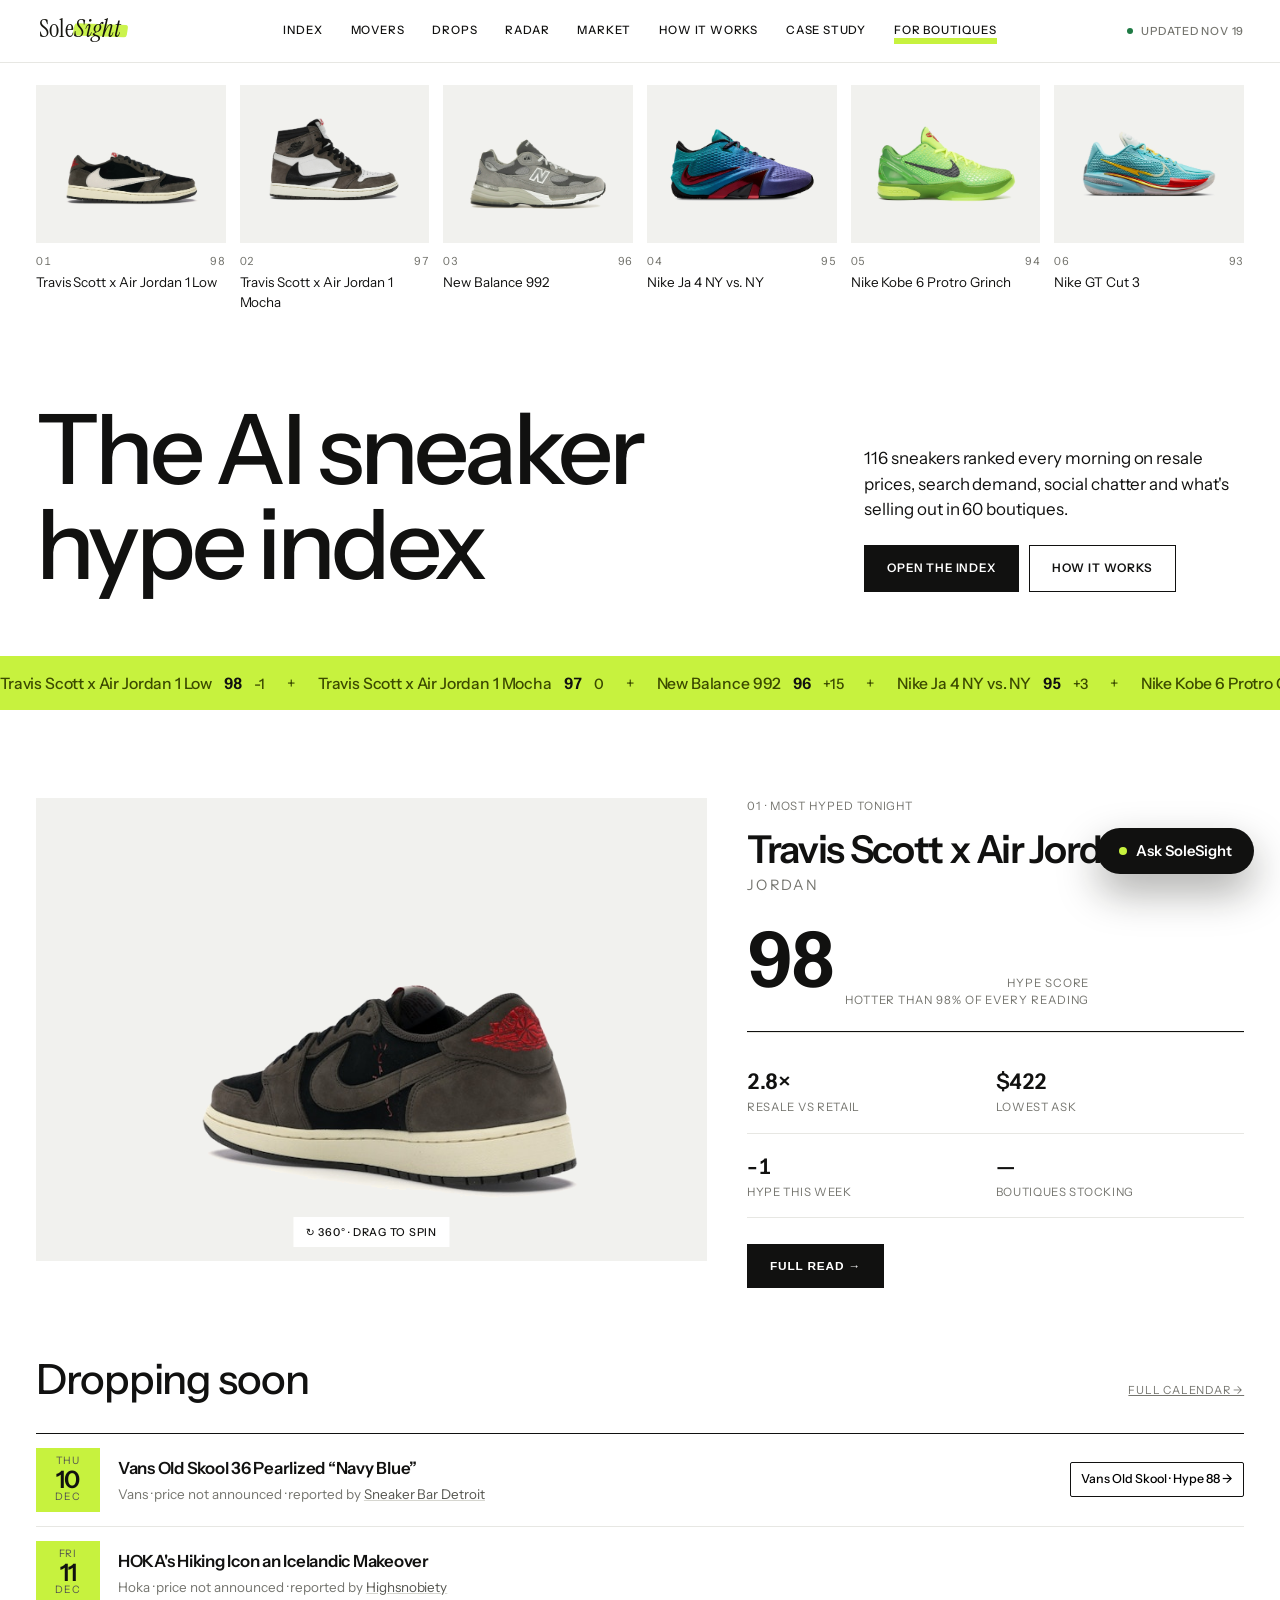
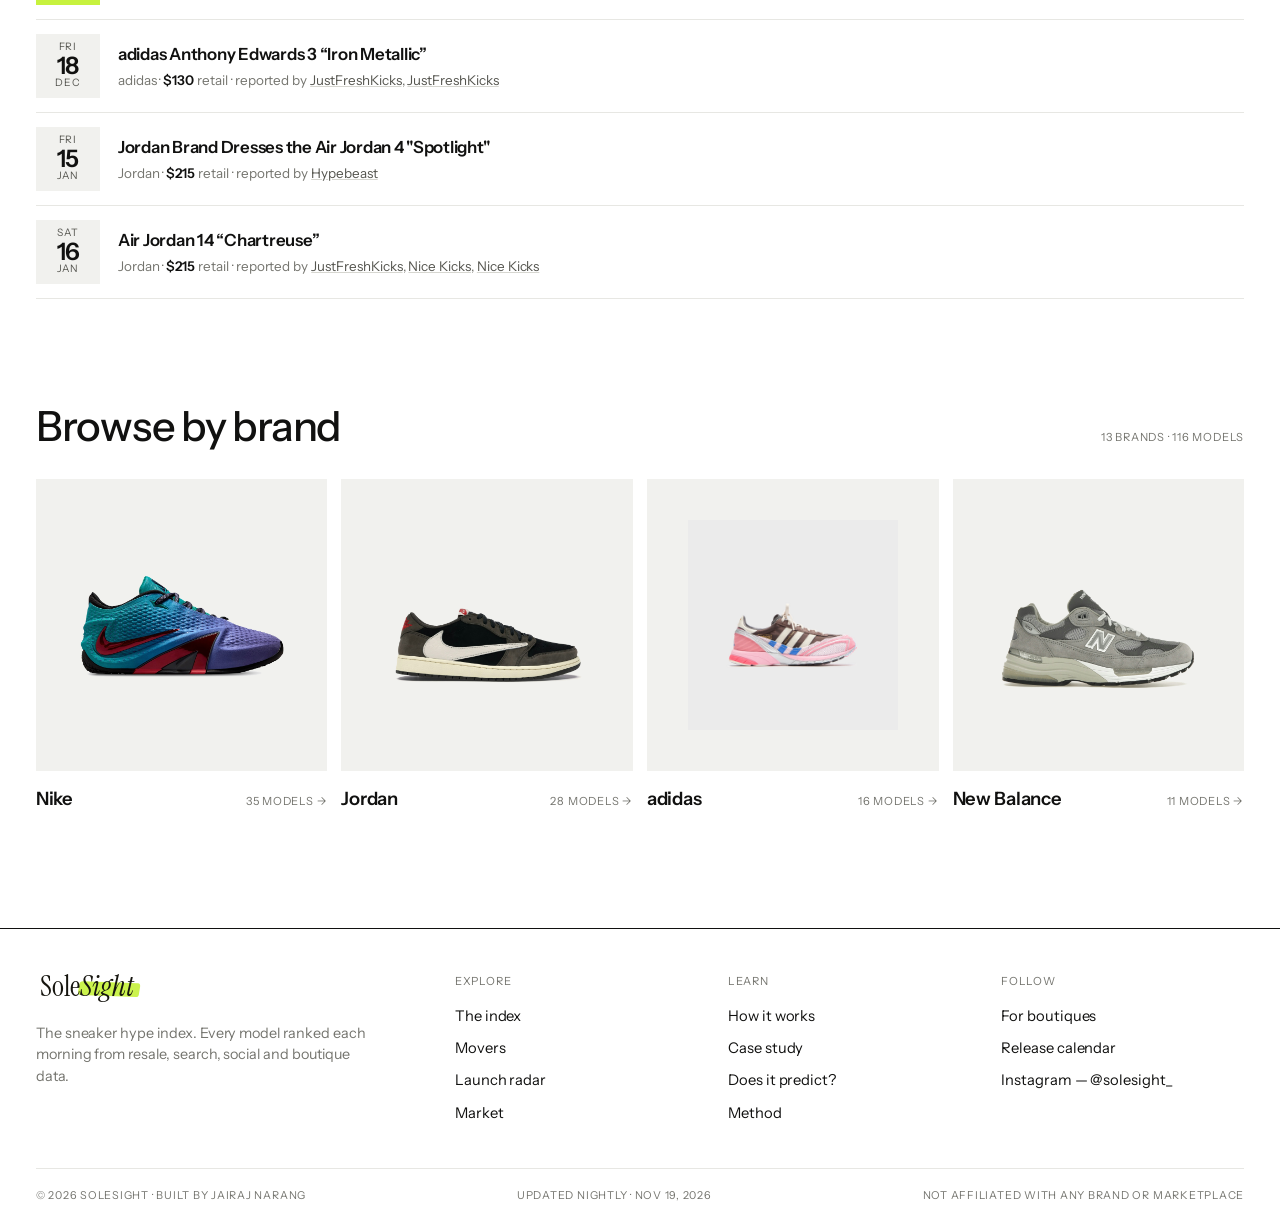
==== commit ac7b25c8: "chore: publish site 2026-11-19T20:16:42Z" ====
--- a/index.html
+++ b/index.html
@@ -17,7 +17,7 @@
   <meta property="og:image" content="https://solesight.xyz/og.png" />
   <meta property="og:url" content="https://solesight.xyz/" />
   <meta name="twitter:card" content="summary_large_image" />
-  <link rel="stylesheet" href="styles.css?v=60" />
+  <link rel="stylesheet" href="styles.css?v=66" />
 </head>
 <body>
   <a href="#top" class="skip-link">Skip to content</a>
@@ -233,9 +233,9 @@
           <label>Condition
             <select id="bc-cond"><option value="Deadstock">New (deadstock)</option><option value="Used">Used</option></select></label>
           <label>Price off
-            <select id="bc-src"><option value="ebay">eBay</option><option value="sg">Stadium Goods</option>
+            <select id="bc-src"><option value="ebay">eBay asks</option><option value="sold">eBay sold (90 days)</option><option value="sg">Stadium Goods</option>
               <option value="low">Lower of the two</option></select>
-            <small>Stadium Goods prices new pairs only</small></label>
+            <small>Sold = what pairs went for; Stadium Goods = new pairs only</small></label>
           <label>Your selling fees <span><input id="bc-fee" type="number" min="0" max="40" step="0.5" value="3" />%</span>
             <small>~3% in store (card fees); online marketplaces often 10–15% — check yours</small></label>
           <label>Margin you want <span><input id="bc-margin" type="number" min="0" max="80" step="1" value="25" />%</span>
@@ -488,9 +488,9 @@
   <aside class="sheet" id="sheet" aria-hidden="true" role="dialog" aria-modal="true"
     aria-labelledby="sheet-title" tabindex="-1"></aside>
 
-  <script src="app.js?v=56"></script>
+  <script src="app.js?v=57"></script>
   <script src="config.js?v=1"></script>
-  <script src="boutique.js?v=22"></script>
+  <script src="boutique.js?v=28"></script>
   <script src="account.js?v=1"></script>
   <script src="ask.js?v=2"></script>
 </body>
--- a/styles.css
+++ b/styles.css
@@ -1643,3 +1643,38 @@
 .dp-bar { display: block; height: 10px; background: var(--acid); border: 1px solid var(--ink); min-width: 1px; }
 .dp-table tr.thin .dp-bar { opacity: .3; }
 .bq-link { cursor: pointer; text-decoration: underline; text-underline-offset: 2px; color: inherit; }
+
+/* colorways */
+.bq-cwtag { display: block; font-size: .72rem; color: var(--ink-3); margin-top: 2px; }
+.bq-cwtag.same { color: var(--ink); font-weight: 600; }
+.bq-hot { display: inline-block; font-size: .64rem; letter-spacing: .06em; text-transform: uppercase; font-weight: 600;
+  background: var(--acid); color: var(--ink); padding: 1px 5px; margin-left: 4px; vertical-align: 1px; }
+.bq-cwtable td small.bq-ptitle { display: block; }
+.bq-cwadd { border-left: 3px solid var(--acid); padding-left: 8px; }
+@media print { body.printing-bq .bq-cwd > summary { list-style: none; } }
+@media (max-width: 760px) {
+  .bq-cwtable { font-size: .8rem; }
+  .bq-cwtable td, .bq-cwtable th { padding: 7px 4px; }
+  .bq-cwtable th.num { white-space: normal; }
+  .bq-cwtable .cw-x { display: none; }    /* shops + sizes left: shown on wider screens */
+  .bq-cwtable { width: 100%; table-layout: fixed; }
+  .bq-cwtable th:first-child { width: 44%; }
+  .bq-cwtable td:first-child { overflow-wrap: anywhere; }
+}
+/* the card's text column may shrink below its widest table (1fr alone won't) */
+.bq-shoe { grid-template-columns: 150px minmax(0, 1fr); }
+@media (max-width: 760px) { .bq-shoe { grid-template-columns: 96px minmax(0, 1fr); } }
+@media print { body.printing-bq .bq-shoe { grid-template-columns: 110px minmax(0, 1fr); } }
+/* phones: every report table fits the screen (headers wrap, long text breaks) */
+@media (max-width: 760px) {
+  #bq-out .bq-table { width: 100%; table-layout: fixed; }
+  #bq-out .bq-table th, #bq-out .bq-table th.num { white-space: normal; letter-spacing: .02em; line-height: 1.25; vertical-align: bottom; }
+  #bq-out .bq-table td { overflow-wrap: anywhere; }
+  #bq-out .bq-table td.num { white-space: normal; }
+  #bq-out .bq-table th:first-child { width: 40%; }
+  #bq-out .bq-overview th:first-child { width: 34%; }
+}
+@media print {
+  body.printing-bq .bq-cwtable .cw-x { display: table-cell; }
+  body.printing-bq #bq-out .bq-table { table-layout: auto; }
+}
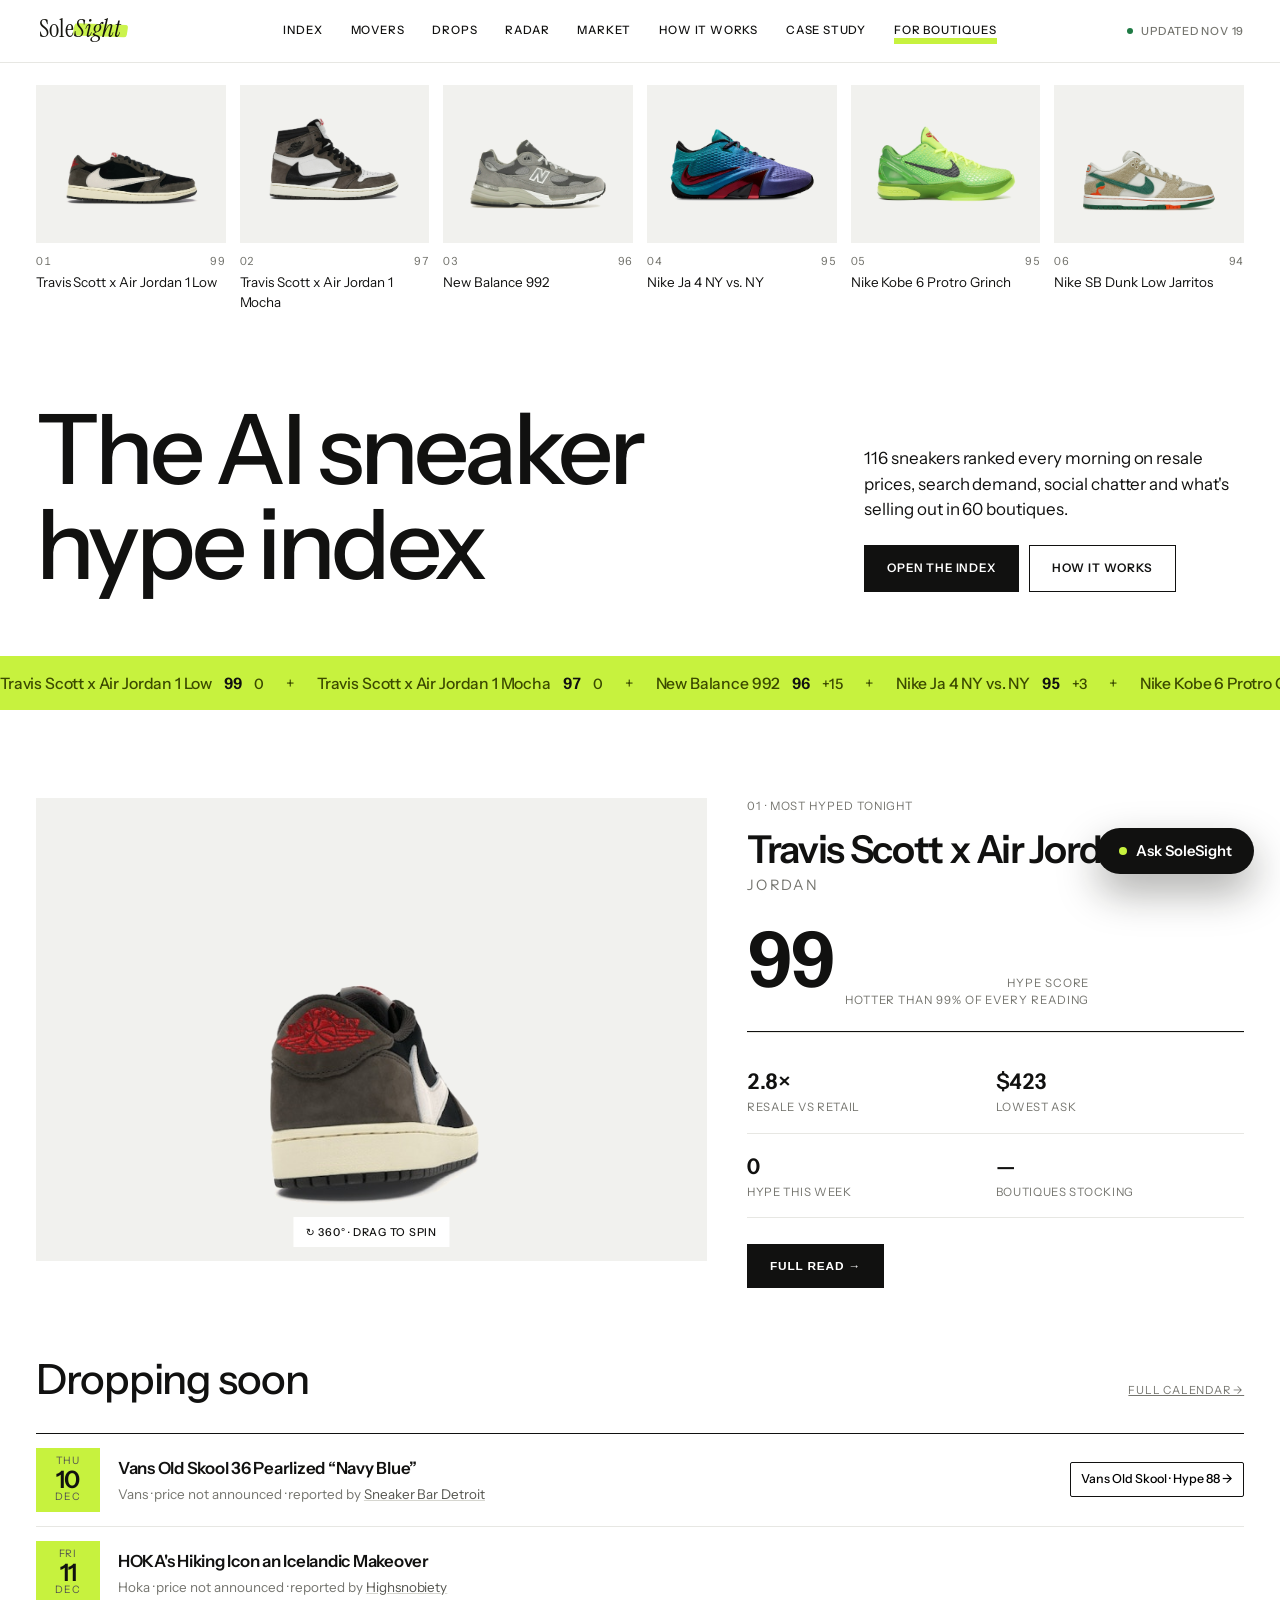
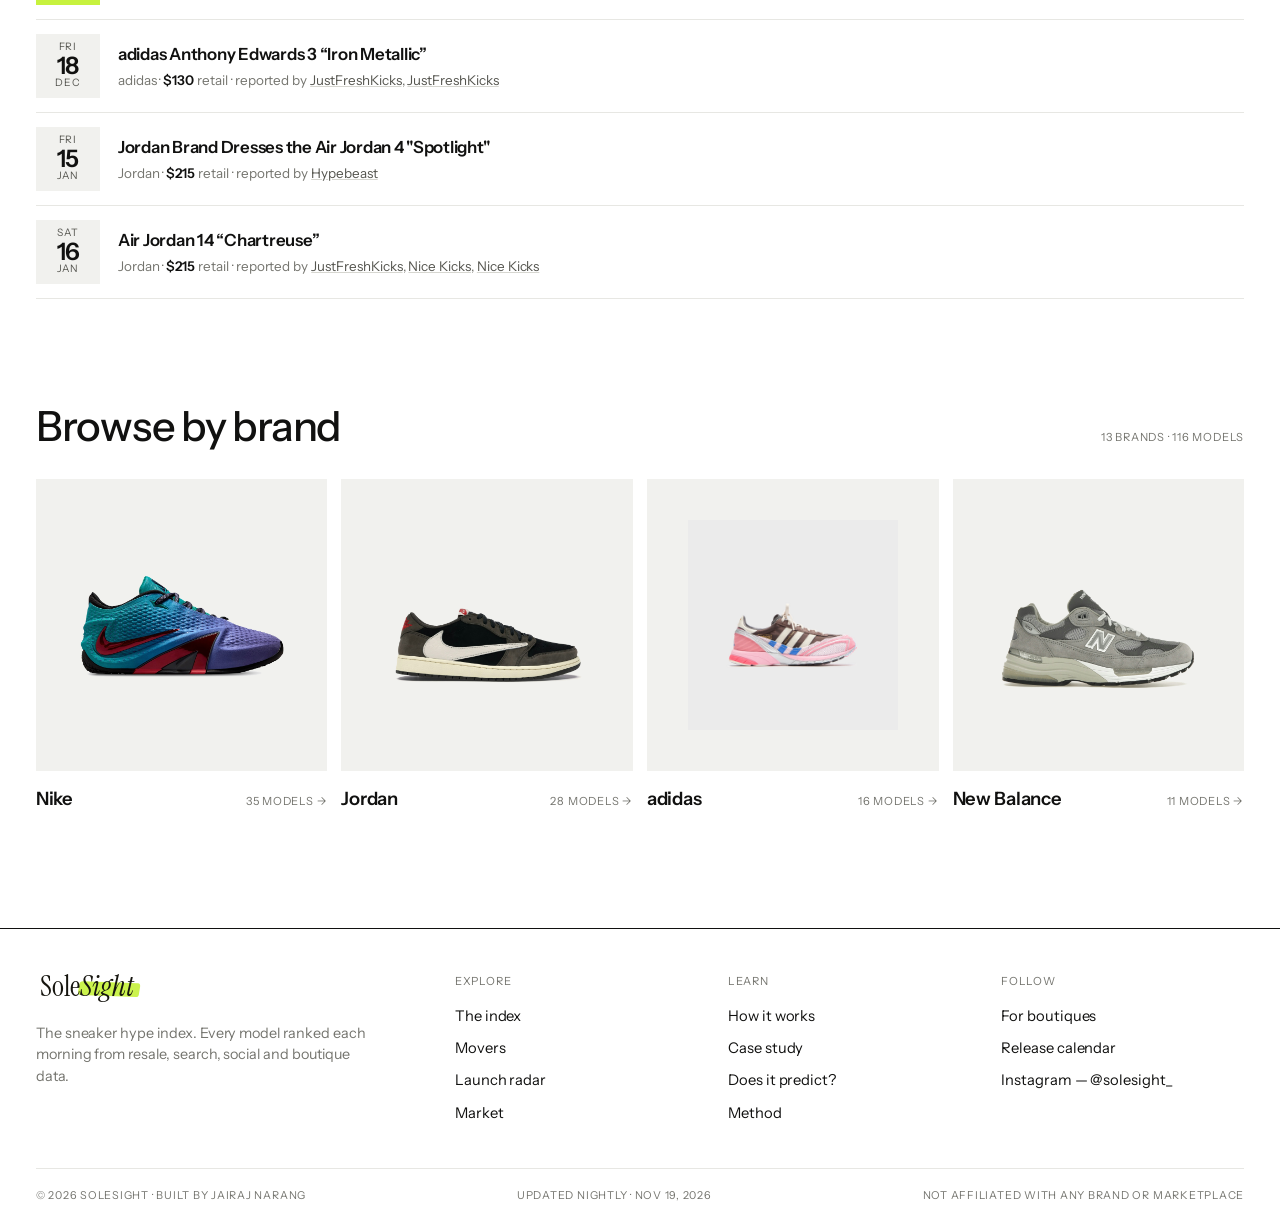
==== commit 8225c0a4: "chore: publish site 2026-11-19T21:45:57Z" ====
--- a/index.html
+++ b/index.html
@@ -17,7 +17,7 @@
   <meta property="og:image" content="https://solesight.xyz/og.png" />
   <meta property="og:url" content="https://solesight.xyz/" />
   <meta name="twitter:card" content="summary_large_image" />
-  <link rel="stylesheet" href="styles.css?v=66" />
+  <link rel="stylesheet" href="styles.css?v=67" />
 </head>
 <body>
   <a href="#top" class="skip-link">Skip to content</a>
@@ -270,6 +270,7 @@
         question, <em>when a shoe was flagged rising, did that demand still hold
         weeks later?</em></p>
       <div class="bt-body" id="bt-body"><!-- filled by JS from data.json --></div>
+      <div class="nm-body" id="nm-body"><!-- next month: signal test + 30-day outlook --></div>
     </section>
 
 
@@ -294,7 +295,7 @@
           <p>Launch Radar flags demand spikes ≥3× each model's trailing
             baseline and labels every lifecycle stage.</p></div>
         <div class="sys-step reveal"><span class="sys-n">05</span><h3>Score &amp; explain</h3>
-          <p>Five weighted signals blend into a 0–100 Hype Score, plus a
+          <p>Four weighted signals blend into a 0–100 Hype Score, plus a
             plain-English insight per model.</p></div>
         <div class="sys-step reveal"><span class="sys-n">06</span><h3>Publish</h3>
           <p>Everything lands in one static <code>data.json</code>; GitHub
@@ -314,7 +315,7 @@
 
       <!-- signal provenance — every score input traced to its source -->
       <h3 class="prov-title">Signal provenance — every number, traced</h3>
-      <p class="prov-sub">The Hype Score is five weighted signals. Here's exactly
+      <p class="prov-sub">The Hype Score is four weighted signals. Here's exactly
         where each one comes from and how live it is — nothing black-box.</p>
       <div class="prov">
         <div class="prov-row prov-head">
@@ -327,22 +328,16 @@
           <span><em class="sig-badge live">live</em></span>
         </div>
         <div class="prov-row">
-          <span><b>Search momentum</b> <i>.24</i></span>
-          <span>Google Trends — recent 14 days vs. the prior 14</span>
+          <span><b>Search demand</b> <i>.42</i></span>
+          <span>Google Trends — two parts: growth, the last 14 days vs. the 14 before (.24), and level vs. the shoe's own peak (.18)</span>
           <span><code>trends</code> ← google_trends.py</span>
           <span><em class="sig-badge live">live</em></span>
         </div>
         <div class="prov-row">
-          <span><b>Search interest</b> <i>.18</i></span>
-          <span>Google Trends — same rows, level vs. the model's own peak</span>
-          <span><code>trends</code></span>
+          <span><b>Social buzz</b> <i>.20</i></span>
+          <span>Bluesky, YouTube, Reddit + Mastodon posts and engagement · Instagram/TikTok not included (no usable API)</span>
+          <span><code>social</code> ← bluesky.py, social.py</span>
           <span><em class="sig-badge live">live</em></span>
-        </div>
-        <div class="prov-row">
-          <span><b>Social buzz</b> <i>.20</i></span>
-          <span>Bluesky + YouTube live · Instagram/TikTok modeled (no viable API)</span>
-          <span><code>social</code> ← bluesky.py, social.py</span>
-          <span><em class="sig-badge part">partial</em></span>
         </div>
         <div class="prov-row">
           <span><b>Community mood</b> <i>.12</i></span>
@@ -381,12 +376,11 @@
             means the same thing every night.</p></div>
       </div>
 
-      <h3 class="ms-h">The 5 things, and how much each counts</h3>
+      <h3 class="ms-h">The 4 things, and how much each counts</h3>
       <div class="ms-signals">
+        <div class="ms-sig reveal"><b>42%</b><span><strong>Search demand</strong> — how much people Google it compared with its own usual, and whether that's going up or down over the last two weeks (growth counts 24%, level 18%).</span></div>
         <div class="ms-sig reveal"><b>26%</b><span><strong>Resale price</strong> — what it's listed for, new, on eBay vs. what it cost in stores.</span></div>
-        <div class="ms-sig reveal"><b>24%</b><span><strong>Search trend</strong> — are Google searches going up or down over the last two weeks?</span></div>
-        <div class="ms-sig reveal"><b>20%</b><span><strong>Social buzz</strong> — posts and views on YouTube and Bluesky. Instagram and TikTok aren't in yet: there's no free way to get their data.</span></div>
-        <div class="ms-sig reveal"><b>18%</b><span><strong>Search level</strong> — how much people are searching for it compared with its own usual.</span></div>
+        <div class="ms-sig reveal"><b>20%</b><span><strong>Social buzz</strong> — posts and views on YouTube, Bluesky, Reddit and Mastodon. Instagram and TikTok aren't included: there's no way to get their data that SoleSight can use.</span></div>
         <div class="ms-sig reveal"><b>12%</b><span><strong>Mood</strong> — are people talking about it positively or negatively? An AI model reads the posts.</span></div>
       </div>
 
@@ -405,7 +399,7 @@
             <h4>The formula</h4>
             <pre>raw   = Σ(wᵢ · vᵢ) / Σ(wᵢ)   over available signals
 score = % of all recorded daily raw scores below it</pre>
-            <p><b>Why the second line:</b> no shoe maxes all five signals at once,
+            <p><b>Why the second line:</b> no shoe maxes all four signals at once,
             so raw scores bunch low — the hottest shoe in the market sits near 50
             raw. The published Hype Score is that raw score's rank against every
             daily score recorded since July 2026, frozen as a fixed reference, so
@@ -413,8 +407,9 @@
             same thing every night. Rankings never change — only the scale.</p>
             <p>Every component maps onto 0–100 before weighting:</p>
             <ul>
-              <li><b>Search intensity</b> — Google's 0–100 index, 14-day mean. Relative to each model's own peak, so it measures <em>how hot the model is vs. itself</em>, not raw volume across models.</li>
-              <li><b>Search momentum</b> — recent 14d vs. prior 14d percent change, mapped as <code>50 + Δ% × 0.8</code>, clamped to [0, 100]. Saturates at roughly ±62%. Skipped when the prior two weeks average under 5 on Google's scale — a percent change off a baseline that thin is noise, not signal<span id="mom-missing"></span>; those models are scored on their other signals.</li>
+              <li><b>Search demand</b> (42%) — two parts from Google Trends, each mapped to 0–100 and weighted inside it as below; if one part is missing, the other carries only its own weight.</li>
+              <li><b>· Level</b> (18%) — Google's 0–100 index, 14-day mean. Relative to each model's own peak, so it measures <em>how hot the model is vs. itself</em>, not raw volume across models.</li>
+              <li><b>· Growth</b> (24%) — recent 14d vs. prior 14d percent change, mapped as <code>50 + Δ% × 0.8</code>, clamped to [0, 100]. Saturates at roughly ±62%. Skipped when the prior two weeks average under 5 on Google's scale — a percent change off a baseline that thin is noise, not signal<span id="mom-missing"></span>; those models are scored on their other signals.</li>
               <li><b>Resale premium</b> — median price ÷ retail MSRP, mapped linearly from 0.8× (→ 0) to 2.6× (→ 100). The clamp caps extreme listings; prices are decile-trimmed before the median to drop fakes and typo listings. A model with no known retail price contributes nothing (see missing signals).</li>
               <li><b>Social buzz</b> — daily cross-platform engagement, normalized 0–100 to the model's own peak (same convention as Trends).</li>
               <li><b>Community mood</b> — per-post transformer sentiment <code>P(pos) − P(neg)</code> ∈ [−1, 1], averaged over all scored posts, mapped to 0–100.</li>
@@ -439,8 +434,8 @@
             sold-price data is only available through paid partnerships.</li>
           <li>Google search numbers show how hot a shoe is <b>compared with its
             own history</b>, not how many people search in total.</li>
-          <li>Mood and buzz come from YouTube, Bluesky and Mastodon. Instagram
-            and TikTok aren't included — there's no free way to get their data.</li>
+          <li>Mood and buzz come from YouTube, Bluesky, Reddit and Mastodon. Instagram
+            and TikTok aren't included — there's no way to get their data that SoleSight can use.</li>
           <li>Wikipedia views, press coverage and boutique sell-outs show on each
             shoe's page but <b>don't count toward the score</b> until we've
             tested that they make it more accurate.</li>
@@ -488,9 +483,9 @@
   <aside class="sheet" id="sheet" aria-hidden="true" role="dialog" aria-modal="true"
     aria-labelledby="sheet-title" tabindex="-1"></aside>
 
-  <script src="app.js?v=57"></script>
+  <script src="app.js?v=60"></script>
   <script src="config.js?v=1"></script>
-  <script src="boutique.js?v=28"></script>
+  <script src="boutique.js?v=29"></script>
   <script src="account.js?v=1"></script>
   <script src="ask.js?v=2"></script>
 </body>
--- a/styles.css
+++ b/styles.css
@@ -1678,3 +1678,10 @@
   body.printing-bq .bq-cwtable .cw-x { display: table-cell; }
   body.printing-bq #bq-out .bq-table { table-layout: auto; }
 }
+
+/* next month: signal test + 30-day outlook */
+.nm-body { margin-top: 46px; }
+.nm-h { font-size: 1.35rem; font-weight: 600; letter-spacing: -.02em; margin: 30px 0 6px; }
+.nm-table { margin: 14px 0 8px; }
+.ol-note { margin: 6px 0 12px; padding: 8px 10px; border-left: 3px solid var(--ink-3); font-size: .88rem; color: var(--ink-2); background: var(--paper-2, #f6f6f3); }
+@media (max-width: 760px) { .nm-table { font-size: .82rem; } .nm-table th { white-space: normal; } }
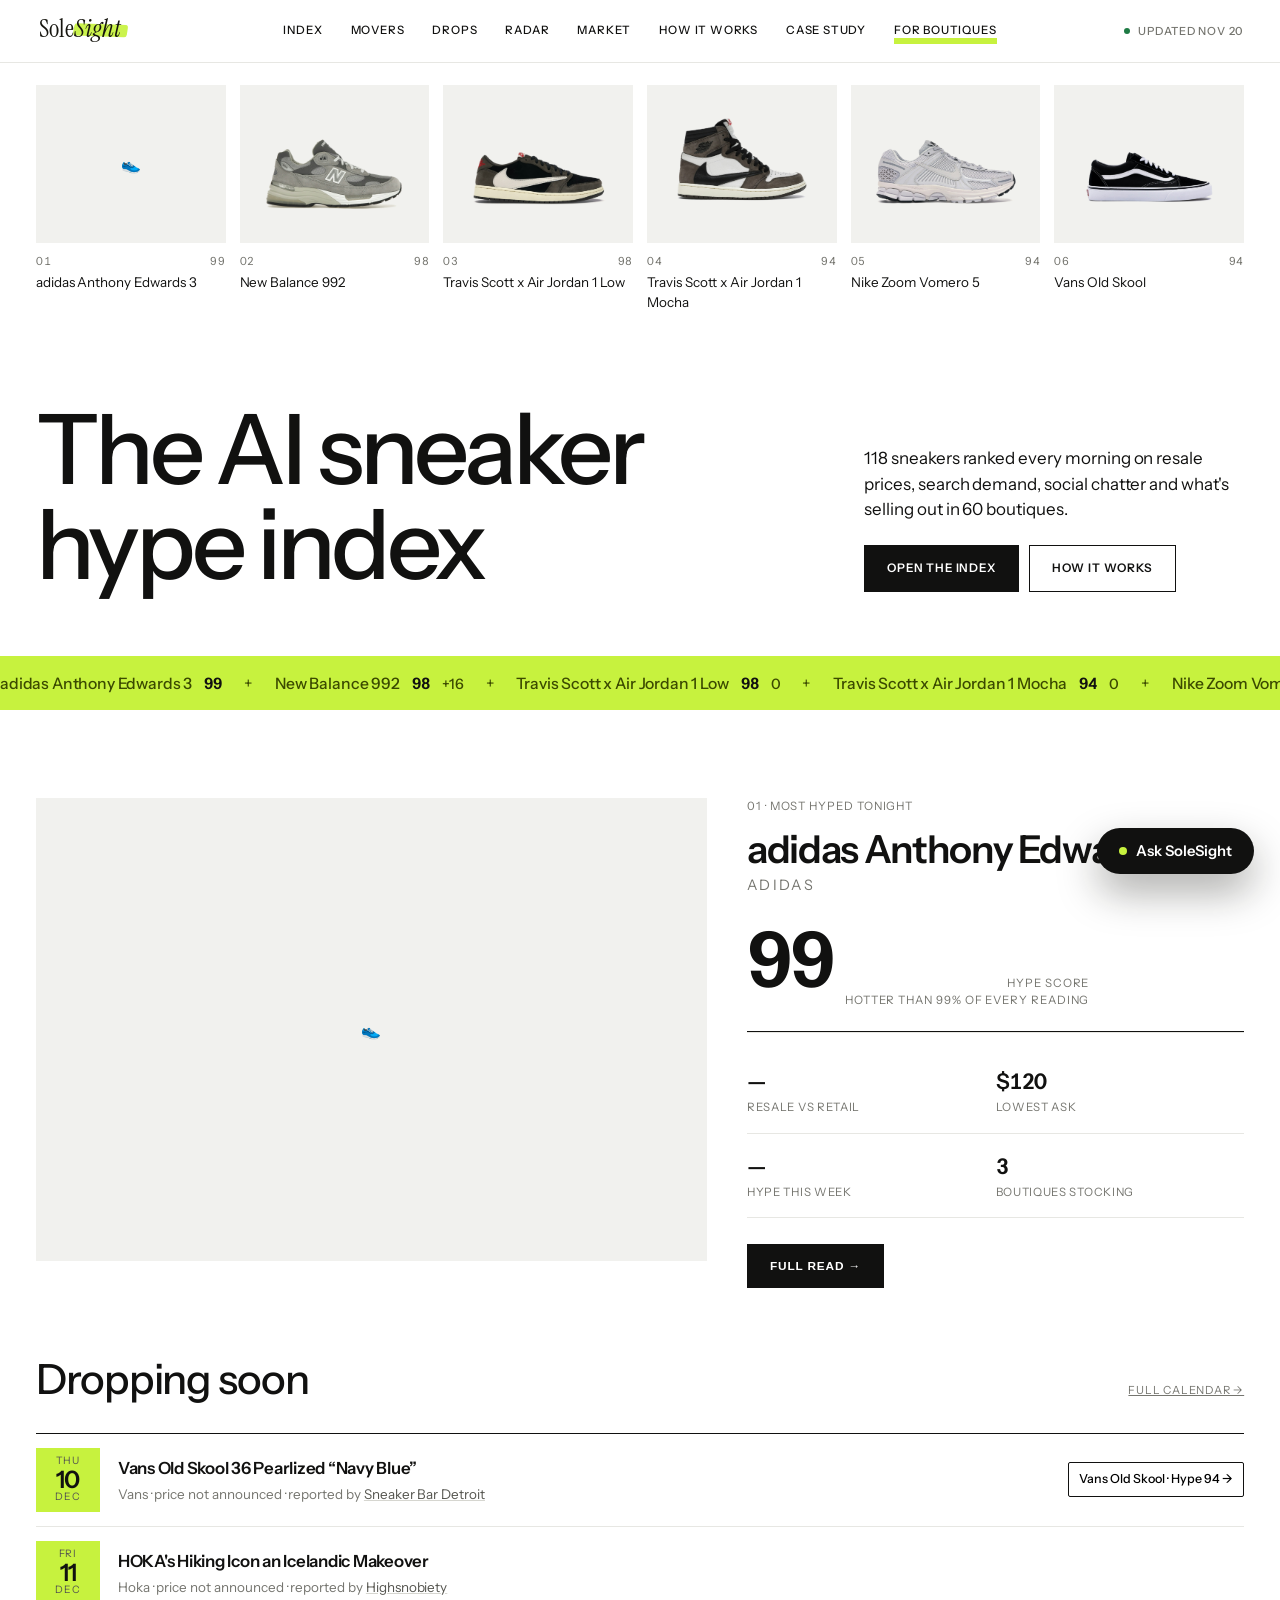
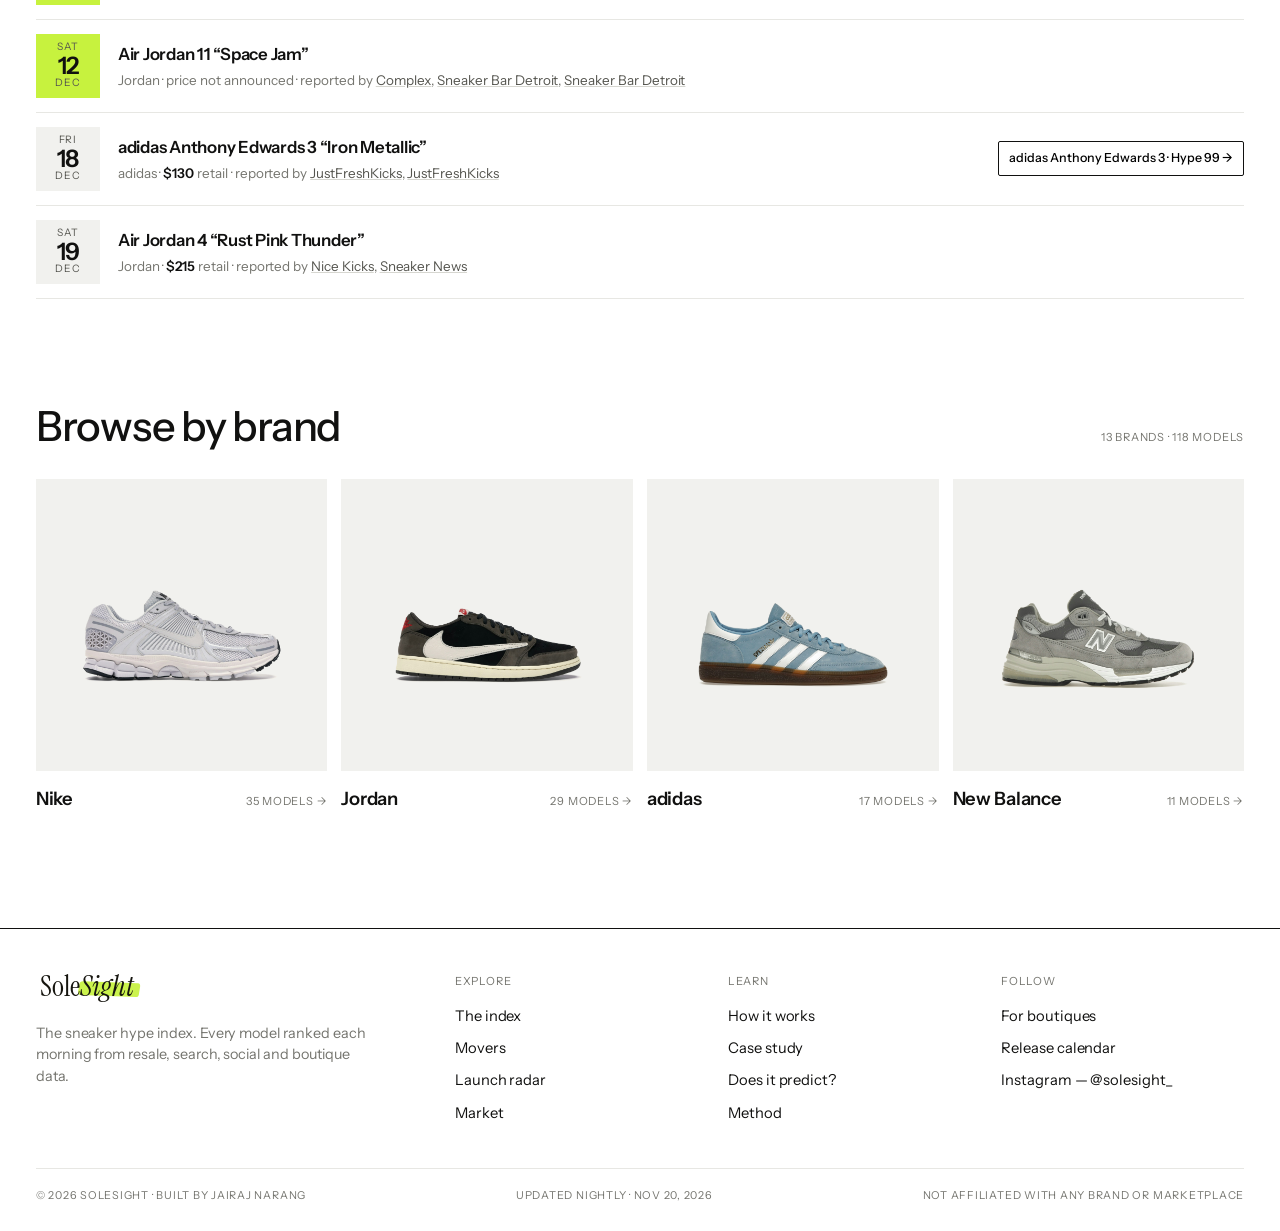
==== commit d93cab71: "chore: publish site 2026-11-20T14:00:46Z" ====
--- a/index.html
+++ b/index.html
@@ -17,7 +17,7 @@
   <meta property="og:image" content="https://solesight.xyz/og.png" />
   <meta property="og:url" content="https://solesight.xyz/" />
   <meta name="twitter:card" content="summary_large_image" />
-  <link rel="stylesheet" href="styles.css?v=67" />
+  <link rel="stylesheet" href="styles.css?v=68" />
 </head>
 <body>
   <a href="#top" class="skip-link">Skip to content</a>
@@ -335,8 +335,8 @@
         </div>
         <div class="prov-row">
           <span><b>Social buzz</b> <i>.20</i></span>
-          <span>Bluesky, YouTube, Reddit + Mastodon posts and engagement · Instagram/TikTok not included (no usable API)</span>
-          <span><code>social</code> ← bluesky.py, social.py</span>
+          <span>Last 14 days, ranked against every tracked shoe: press outlets naming it (.40), YouTube views on new videos (.35), Bluesky, Reddit + Mastodon posts (.25) · Instagram/TikTok not included (no usable API)</span>
+          <span><code>press</code>, <code>social</code> ← press.py, social.py</span>
           <span><em class="sig-badge live">live</em></span>
         </div>
         <div class="prov-row">
@@ -380,7 +380,7 @@
       <div class="ms-signals">
         <div class="ms-sig reveal"><b>42%</b><span><strong>Search demand</strong> — how much people Google it compared with its own usual, and whether that's going up or down over the last two weeks (growth counts 24%, level 18%).</span></div>
         <div class="ms-sig reveal"><b>26%</b><span><strong>Resale price</strong> — what it's listed for, new, on eBay vs. what it cost in stores.</span></div>
-        <div class="ms-sig reveal"><b>20%</b><span><strong>Social buzz</strong> — posts and views on YouTube, Bluesky, Reddit and Mastodon. Instagram and TikTok aren't included: there's no way to get their data that SoleSight can use.</span></div>
+        <div class="ms-sig reveal"><b>20%</b><span><strong>Buzz</strong> — how much a shoe is talked about compared with every other shoe: news outlets covering it, YouTube views and social posts over the last two weeks. Instagram and TikTok aren't included: there's no way to get their data that SoleSight can use.</span></div>
         <div class="ms-sig reveal"><b>12%</b><span><strong>Mood</strong> — are people talking about it positively or negatively? An AI model reads the posts.</span></div>
       </div>
 
@@ -411,7 +411,7 @@
               <li><b>· Level</b> (18%) — Google's 0–100 index, 14-day mean. Relative to each model's own peak, so it measures <em>how hot the model is vs. itself</em>, not raw volume across models.</li>
               <li><b>· Growth</b> (24%) — recent 14d vs. prior 14d percent change, mapped as <code>50 + Δ% × 0.8</code>, clamped to [0, 100]. Saturates at roughly ±62%. Skipped when the prior two weeks average under 5 on Google's scale — a percent change off a baseline that thin is noise, not signal<span id="mom-missing"></span>; those models are scored on their other signals.</li>
               <li><b>Resale premium</b> — median price ÷ retail MSRP, mapped linearly from 0.8× (→ 0) to 2.6× (→ 100). The clamp caps extreme listings; prices are decile-trimmed before the median to drop fakes and typo listings. A model with no known retail price contributes nothing (see missing signals).</li>
-              <li><b>Social buzz</b> — daily cross-platform engagement, normalized 0–100 to the model's own peak (same convention as Trends).</li>
+              <li><b>Buzz</b> — how much the shoe is talked about over the last 14 days <em>compared with every other tracked shoe</em>. Three kinds of talk, each turned into a percentile across shoes (0 = none, 100 = the most): news outlets whose headline names it (40%), YouTube views on videos posted in the window (35%), Bluesky, Reddit and Mastodon posts (25%). A story only counts for a shoe when its headline names that shoe, and goes to the most specific tracked shoe it names.</li>
               <li><b>Community mood</b> — per-post transformer sentiment <code>P(pos) − P(neg)</code> ∈ [−1, 1], averaged over all scored posts, mapped to 0–100.</li>
             </ul>
             <p><b>Missing signals:</b> weights renormalize over whatever is present —
@@ -434,9 +434,9 @@
             sold-price data is only available through paid partnerships.</li>
           <li>Google search numbers show how hot a shoe is <b>compared with its
             own history</b>, not how many people search in total.</li>
-          <li>Mood and buzz come from YouTube, Bluesky, Reddit and Mastodon. Instagram
+          <li>Mood comes from YouTube, Bluesky, Reddit and Mastodon; buzz from those plus press coverage. Instagram
             and TikTok aren't included — there's no way to get their data that SoleSight can use.</li>
-          <li>Wikipedia views, press coverage and boutique sell-outs show on each
+          <li>Wikipedia views and boutique sell-outs show on each
             shoe's page but <b>don't count toward the score</b> until we've
             tested that they make it more accurate.</li>
         </ul>
@@ -483,7 +483,7 @@
   <aside class="sheet" id="sheet" aria-hidden="true" role="dialog" aria-modal="true"
     aria-labelledby="sheet-title" tabindex="-1"></aside>
 
-  <script src="app.js?v=60"></script>
+  <script src="app.js?v=61"></script>
   <script src="config.js?v=1"></script>
   <script src="boutique.js?v=29"></script>
   <script src="account.js?v=1"></script>
--- a/styles.css
+++ b/styles.css
@@ -1685,3 +1685,10 @@
 .nm-table { margin: 14px 0 8px; }
 .ol-note { margin: 6px 0 12px; padding: 8px 10px; border-left: 3px solid var(--ink-3); font-size: .88rem; color: var(--ink-2); background: var(--paper-2, #f6f6f3); }
 @media (max-width: 760px) { .nm-table { font-size: .82rem; } .nm-table th { white-space: normal; } }
+
+/* Buzz order: what's behind each shoe's Buzz */
+.pod-why { font-size: .72rem; color: var(--ink-2); text-align: right; max-width: 60%; line-height: 1.3; }
+.row-name span.row-why { text-transform: none; letter-spacing: 0; color: var(--ink-2); }
+.row-hype small { display: block; font-size: .58rem; letter-spacing: .12em; text-transform: uppercase;
+  color: var(--ink-3); margin-top: 4px; }
+.sheet-note { font-size: .74rem; color: var(--ink-3); margin: 6px 0 0; line-height: 1.4; }
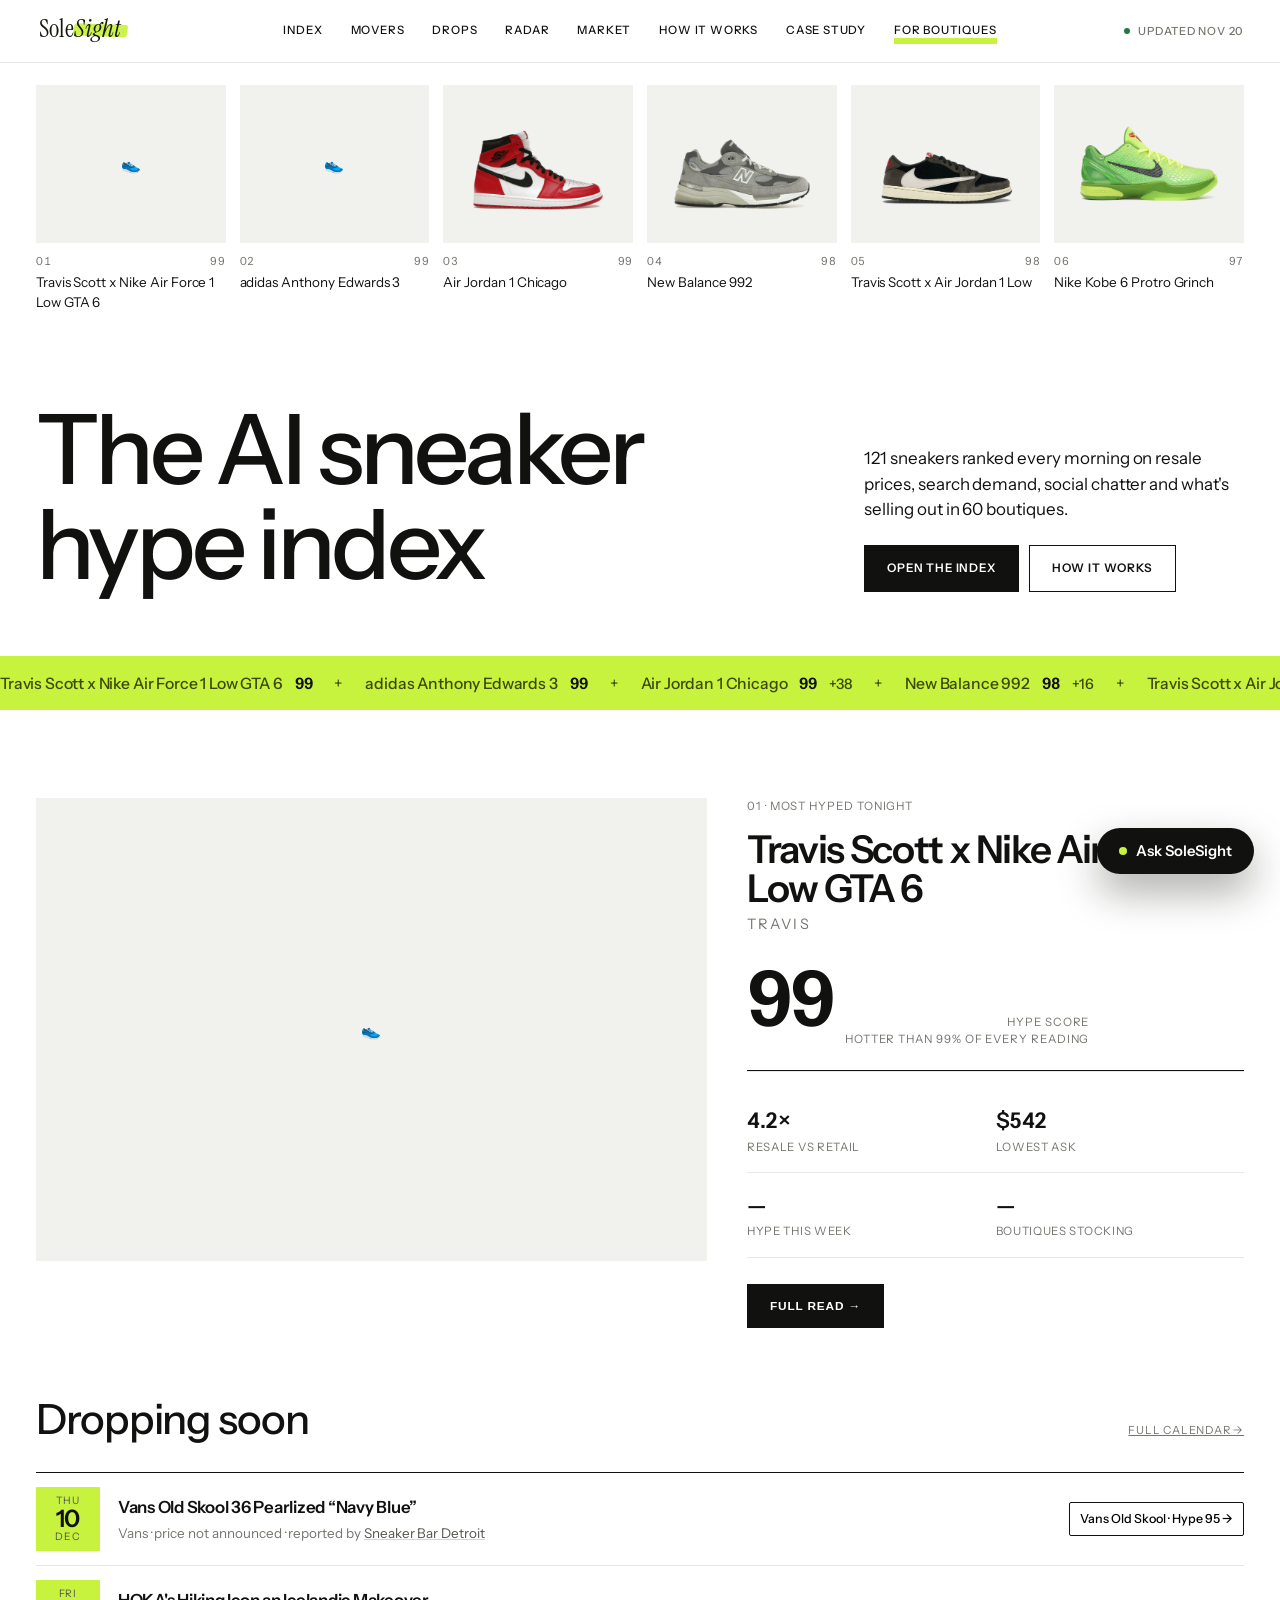
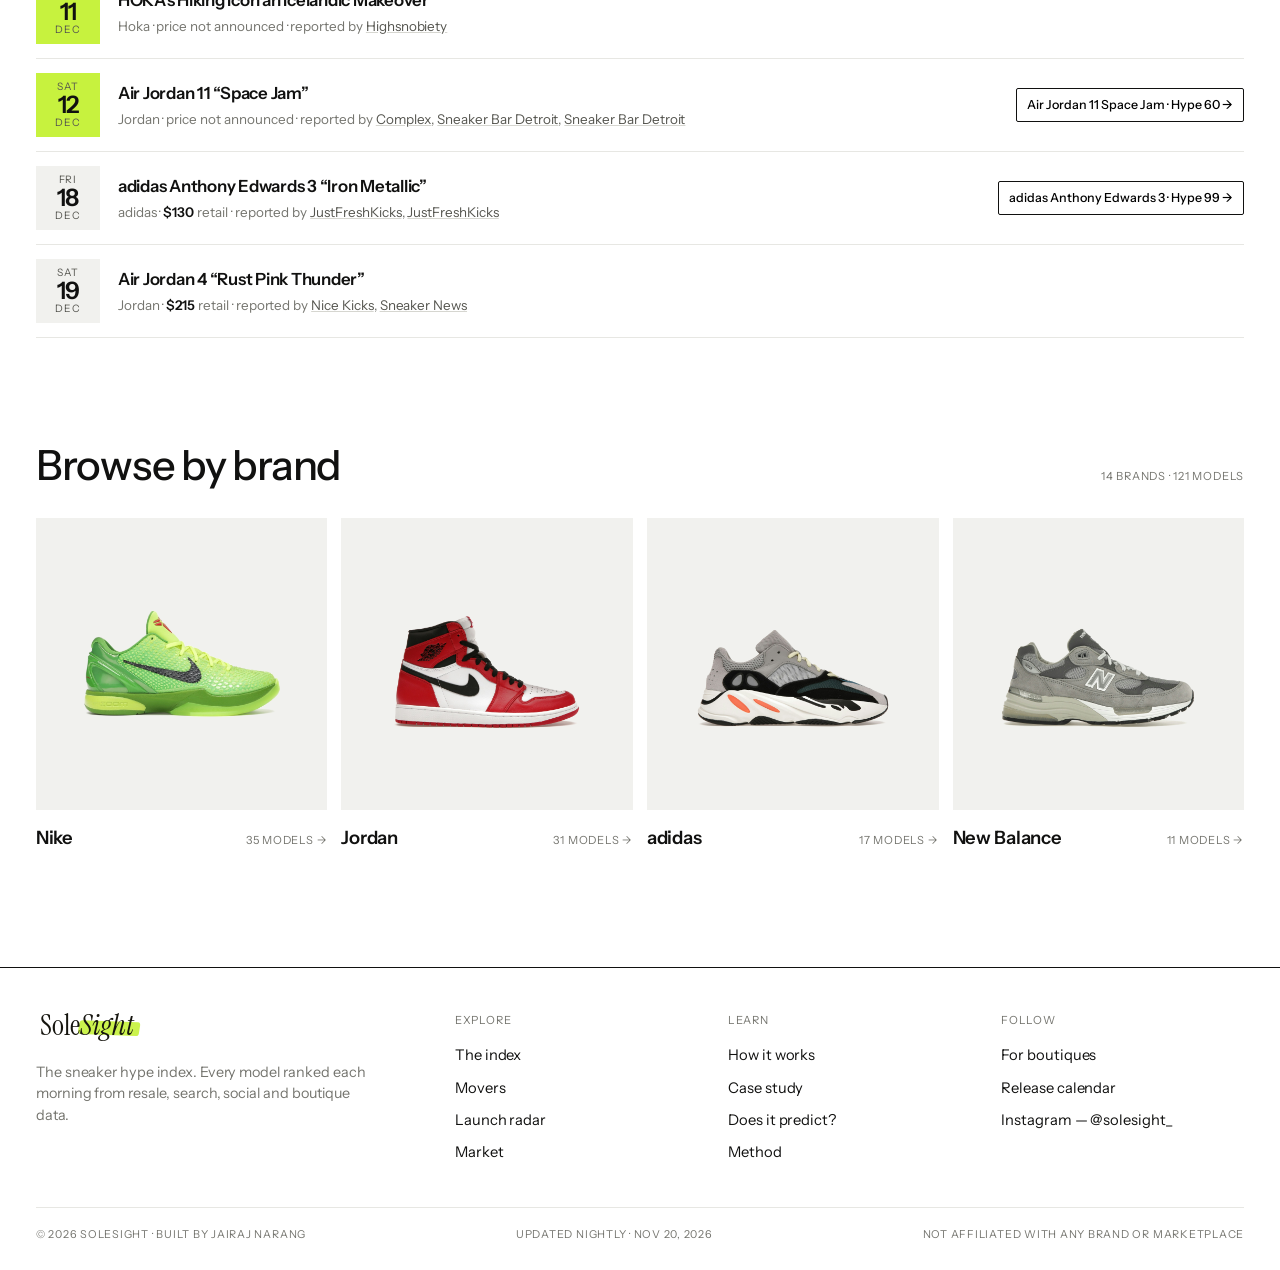
==== commit 8b9883b9: "chore: publish site 2026-11-20T15:34:40Z" ====
--- a/index.html
+++ b/index.html
@@ -87,7 +87,8 @@
           <div class="seg" id="sort-seg">
             <button data-sort="hype" class="on">Hype</button>
             <button data-sort="momentum">Momentum</button>
-            <button data-sort="resale_premium">Resale</button>
+            <button data-sort="resale_premium" title="Resale price ÷ retail">Premium</button>
+            <button data-sort="resale_last" title="Median eBay asking price for a new pair">Price</button>
             <button data-sort="buzz">Buzz</button>
           </div>
         </div>
@@ -483,7 +484,7 @@
   <aside class="sheet" id="sheet" aria-hidden="true" role="dialog" aria-modal="true"
     aria-labelledby="sheet-title" tabindex="-1"></aside>
 
-  <script src="app.js?v=61"></script>
+  <script src="app.js?v=62"></script>
   <script src="config.js?v=1"></script>
   <script src="boutique.js?v=29"></script>
   <script src="account.js?v=1"></script>
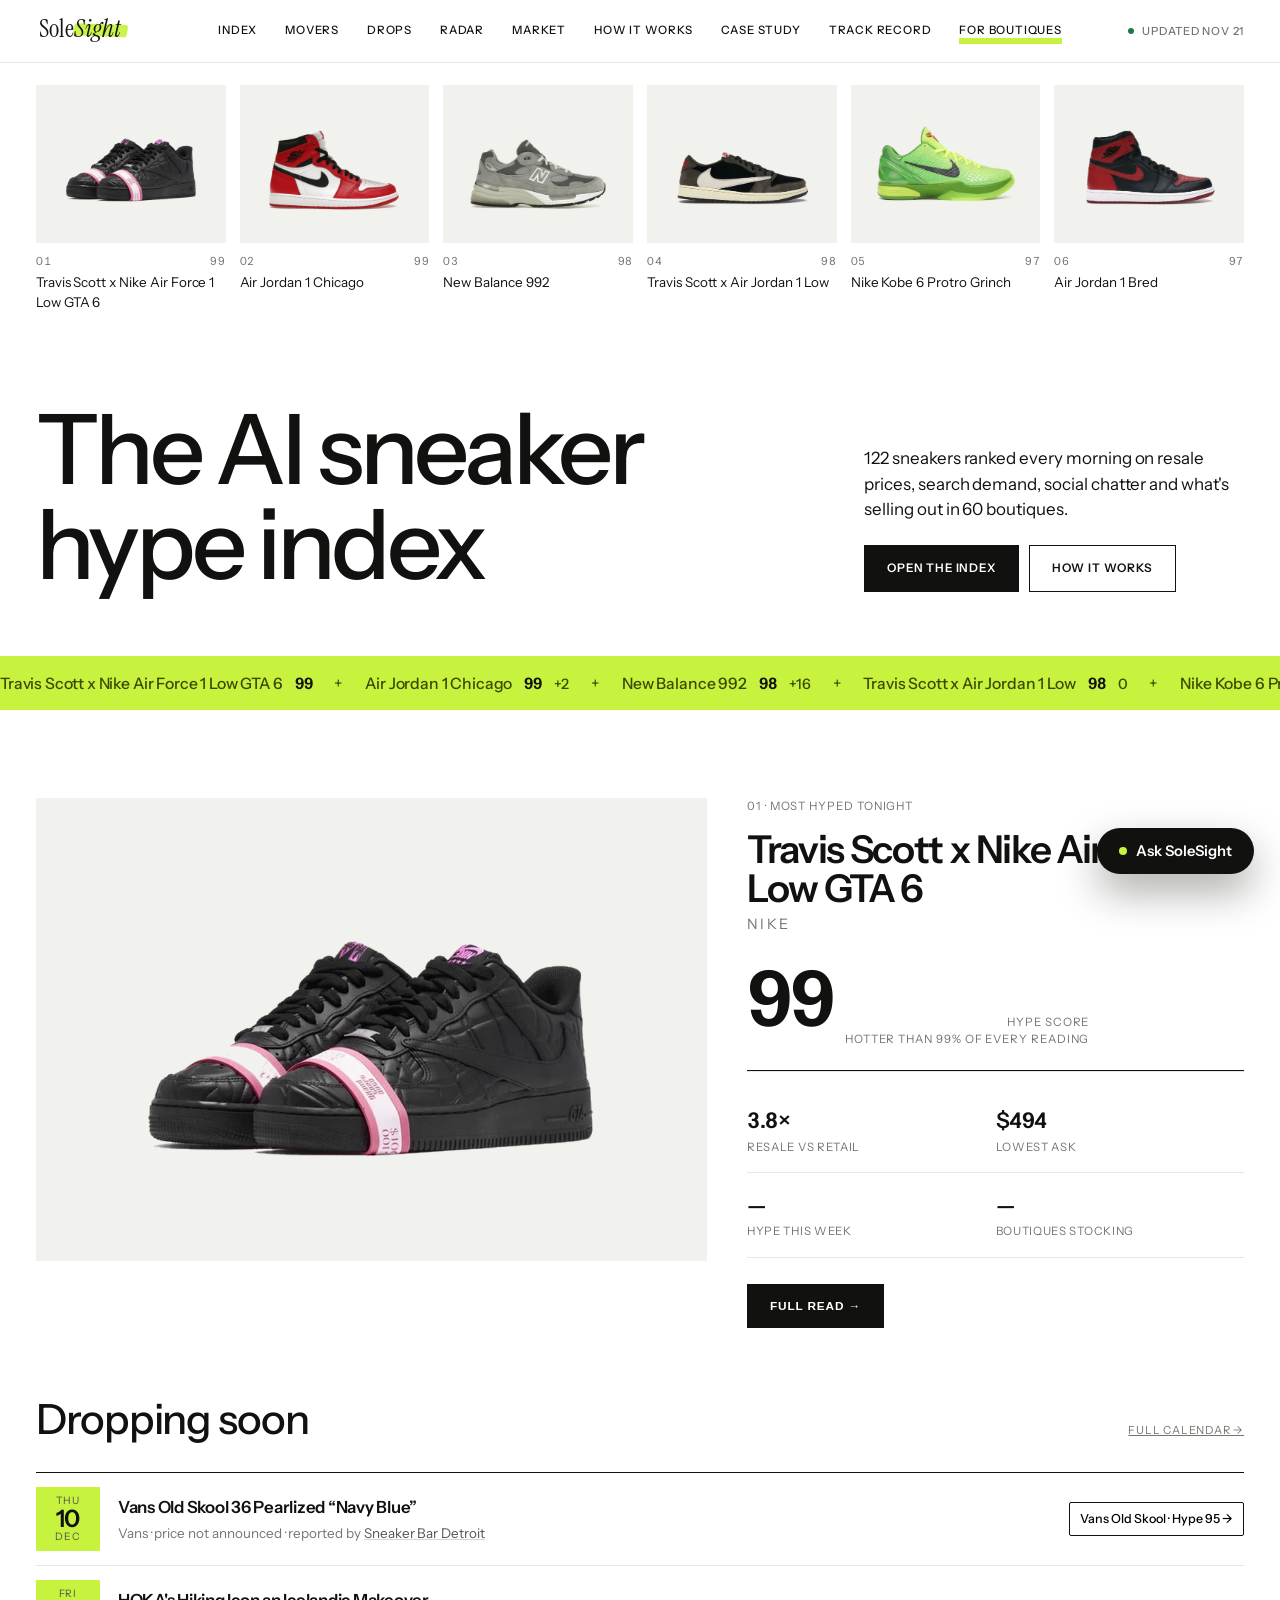
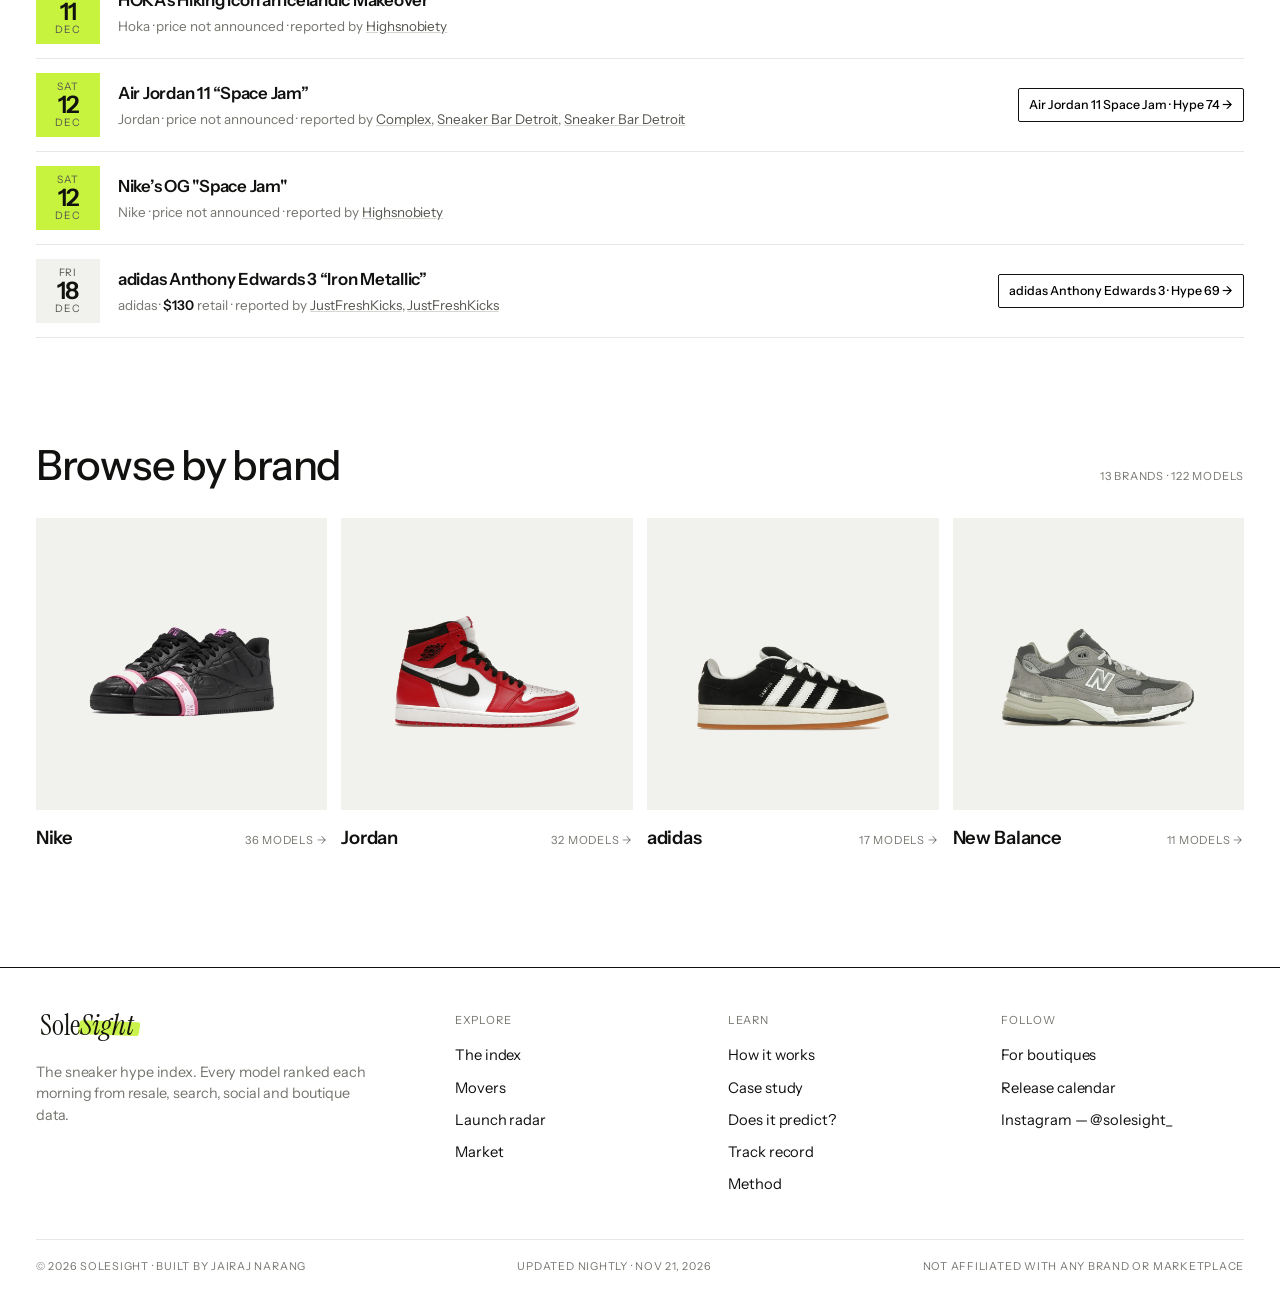
==== commit 1c668676: "chore: publish site 2026-11-21T23:46:58Z" ====
--- a/index.html
+++ b/index.html
@@ -17,7 +17,7 @@
   <meta property="og:image" content="https://solesight.xyz/og.png" />
   <meta property="og:url" content="https://solesight.xyz/" />
   <meta name="twitter:card" content="summary_large_image" />
-  <link rel="stylesheet" href="styles.css?v=68" />
+  <link rel="stylesheet" href="styles.css?v=69" />
 </head>
 <body>
   <a href="#top" class="skip-link">Skip to content</a>
@@ -37,6 +37,7 @@
       <a href="market.html" data-page="market">Market</a>
       <a href="system.html" data-page="system">How it works</a>
       <a href="case-study.html" data-page="case-study">Case study</a>
+      <a href="track-record.html" data-page="track-record">Track record</a>
       <a href="boutiques.html" data-page="boutiques" class="nav-cta">For boutiques</a>
     </nav>
     <div class="nav-live"><span class="live-dot"></span> Updated nightly</div>
@@ -138,6 +139,14 @@
         momentum and share of the top&nbsp;10.</p>
       <div class="mkt-table" id="mkt-brands"></div>
       <div class="mkt-cats" id="mkt-cats"></div>
+    </section>
+
+    <!-- ───────────────── track record ───────────────── -->
+    <section class="bt tr" id="track-record" data-page="track-record">
+      <h2 class="section-title">Track <em>record</em></h2>
+      <p class="section-sub">Every "likely to cool" call the 30-day outlook makes, checked against what
+        happened next. Proof, not promises.</p>
+      <div id="tr-body"><!-- filled by JS from data.json --></div>
     </section>
 
     <!-- ───────────────── case study ───────────────── -->
@@ -466,6 +475,7 @@
         <a href="system.html" data-page="system">How it works</a>
         <a href="case-study.html" data-page="case-study">Case study</a>
         <a href="predict.html" data-page="predict">Does it predict?</a>
+        <a href="track-record.html" data-page="track-record">Track record</a>
         <a href="method.html" data-page="method">Method</a></div>
       <div class="footer-col"><span class="footer-h">Follow</span>
         <a href="boutiques.html" data-page="boutiques">For boutiques</a>
@@ -484,7 +494,7 @@
   <aside class="sheet" id="sheet" aria-hidden="true" role="dialog" aria-modal="true"
     aria-labelledby="sheet-title" tabindex="-1"></aside>
 
-  <script src="app.js?v=62"></script>
+  <script src="app.js?v=63"></script>
   <script src="config.js?v=1"></script>
   <script src="boutique.js?v=29"></script>
   <script src="account.js?v=1"></script>
--- a/styles.css
+++ b/styles.css
@@ -1692,3 +1692,39 @@
 .row-hype small { display: block; font-size: .58rem; letter-spacing: .12em; text-transform: uppercase;
   color: var(--ink-3); margin-top: 4px; }
 .sheet-note { font-size: .74rem; color: var(--ink-3); margin: 6px 0 0; line-height: 1.4; }
+
+/* Track record */
+.tr { --series-1: #2a78d6; }
+.tr-head b { font-size: 1.6rem; }
+.tr-chart { position: relative; margin: 24px 0 4px; background: var(--paper); border: 1px solid var(--line);
+  border-radius: 14px; padding: 16px 14px 30px 52px; }
+.tr-plot { position: relative; height: 200px; display: flex; align-items: flex-end; gap: 2px;
+  border-bottom: 1px solid var(--line-2); }
+.tr-bar { flex: 1 1 0; height: 100%; display: flex; align-items: flex-end; cursor: default; outline: none; }
+.tr-bar span { display: block; width: 100%; background: var(--series-1); border-radius: 4px 4px 0 0; min-height: 1px; }
+.tr-bar:hover, .tr-bar:focus-visible, .tr-bar.on { background: rgba(42, 120, 214, .08); }
+.tr-coin { position: absolute; left: 0; right: 0; bottom: 50%; border-top: 1.5px dashed var(--ink-2); pointer-events: none; }
+.tr-y { position: absolute; left: 10px; top: 16px; height: 200px; width: 36px; }
+.tr-y span, .tr-x span { position: absolute; font-size: 11px; color: var(--ink-3); font-variant-numeric: tabular-nums; }
+.tr-y span { right: 0; transform: translateY(50%); }
+.tr-x { position: absolute; left: 52px; right: 14px; bottom: 8px; height: 14px; }
+.tr-x span { transform: translateX(-50%); white-space: nowrap; }
+.tr-tip { position: absolute; top: 8px; transform: translateX(-50%); background: var(--ink); color: var(--paper);
+  font-size: .76rem; line-height: 1.4; padding: 7px 10px; border-radius: 8px; pointer-events: none; white-space: nowrap; }
+.tr-cap { font-size: .76rem; color: var(--ink-3); margin: 6px 2px 0; }
+.tr-table { margin: 14px 2px 0; font-size: .84rem; }
+.tr-table summary { cursor: pointer; color: var(--ink-2); }
+.tr-table table { margin-top: 8px; }
+.tr-week { border-top: 1px solid var(--line); padding: 14px 0; }
+.tr-week-h { display: flex; flex-wrap: wrap; gap: 4px 14px; align-items: baseline; margin-bottom: 8px; }
+.tr-week-h span { font-size: .8rem; color: var(--ink-3); }
+.tr-calls { display: flex; flex-wrap: wrap; gap: 6px; }
+.tr-call { display: inline-flex; align-items: center; gap: 6px; font-size: .78rem; padding: 4px 10px;
+  border-radius: 999px; border: 1px solid var(--line-2); background: var(--paper); color: var(--ink); }
+.tr-call i { font-style: normal; font-weight: 700; }
+.tr-call.ok i { color: var(--pos); }
+.tr-call.miss { color: var(--ink-2); }
+.tr-call.miss i { color: var(--neg); }
+.tr-call em { font-style: normal; color: var(--ink-3); font-variant-numeric: tabular-nums; }
+.tr-call .sr { position: absolute; width: 1px; height: 1px; overflow: hidden; clip: rect(0 0 0 0); }
+.tr-live { margin-top: 12px; }
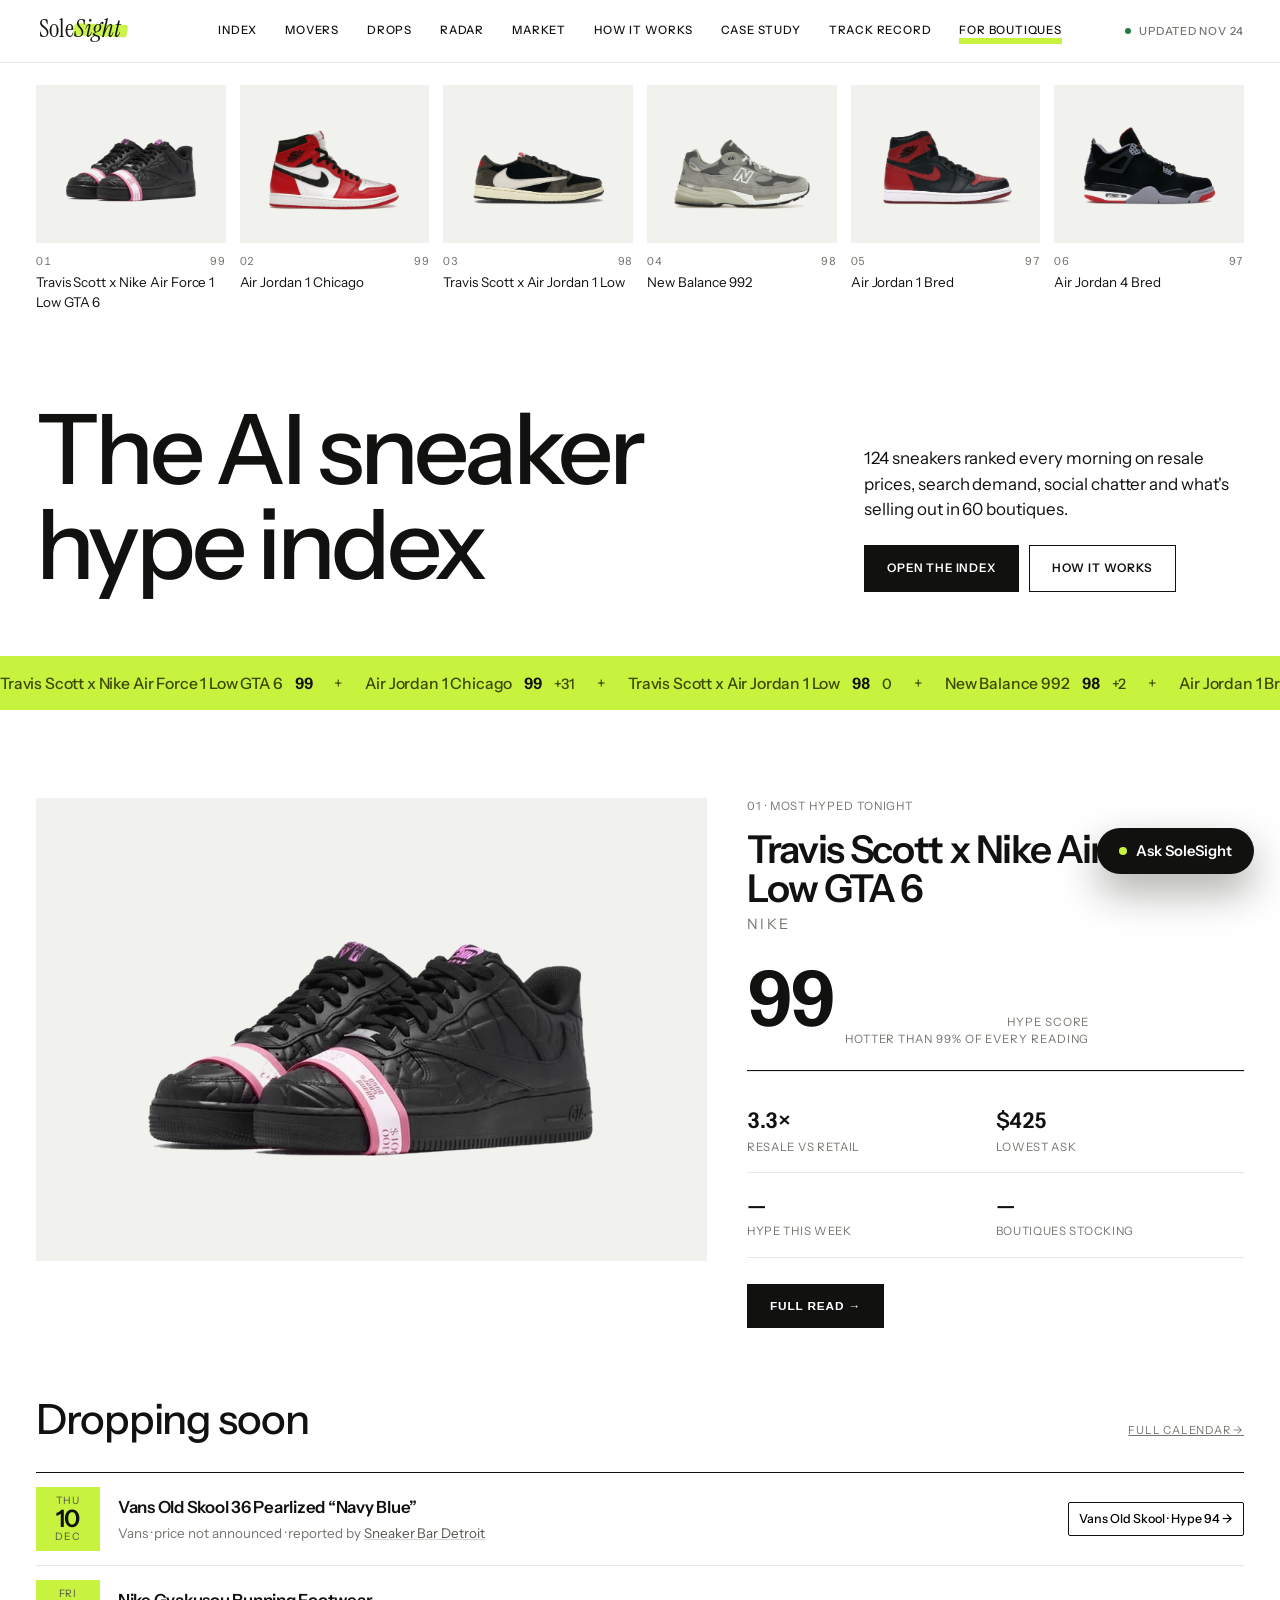
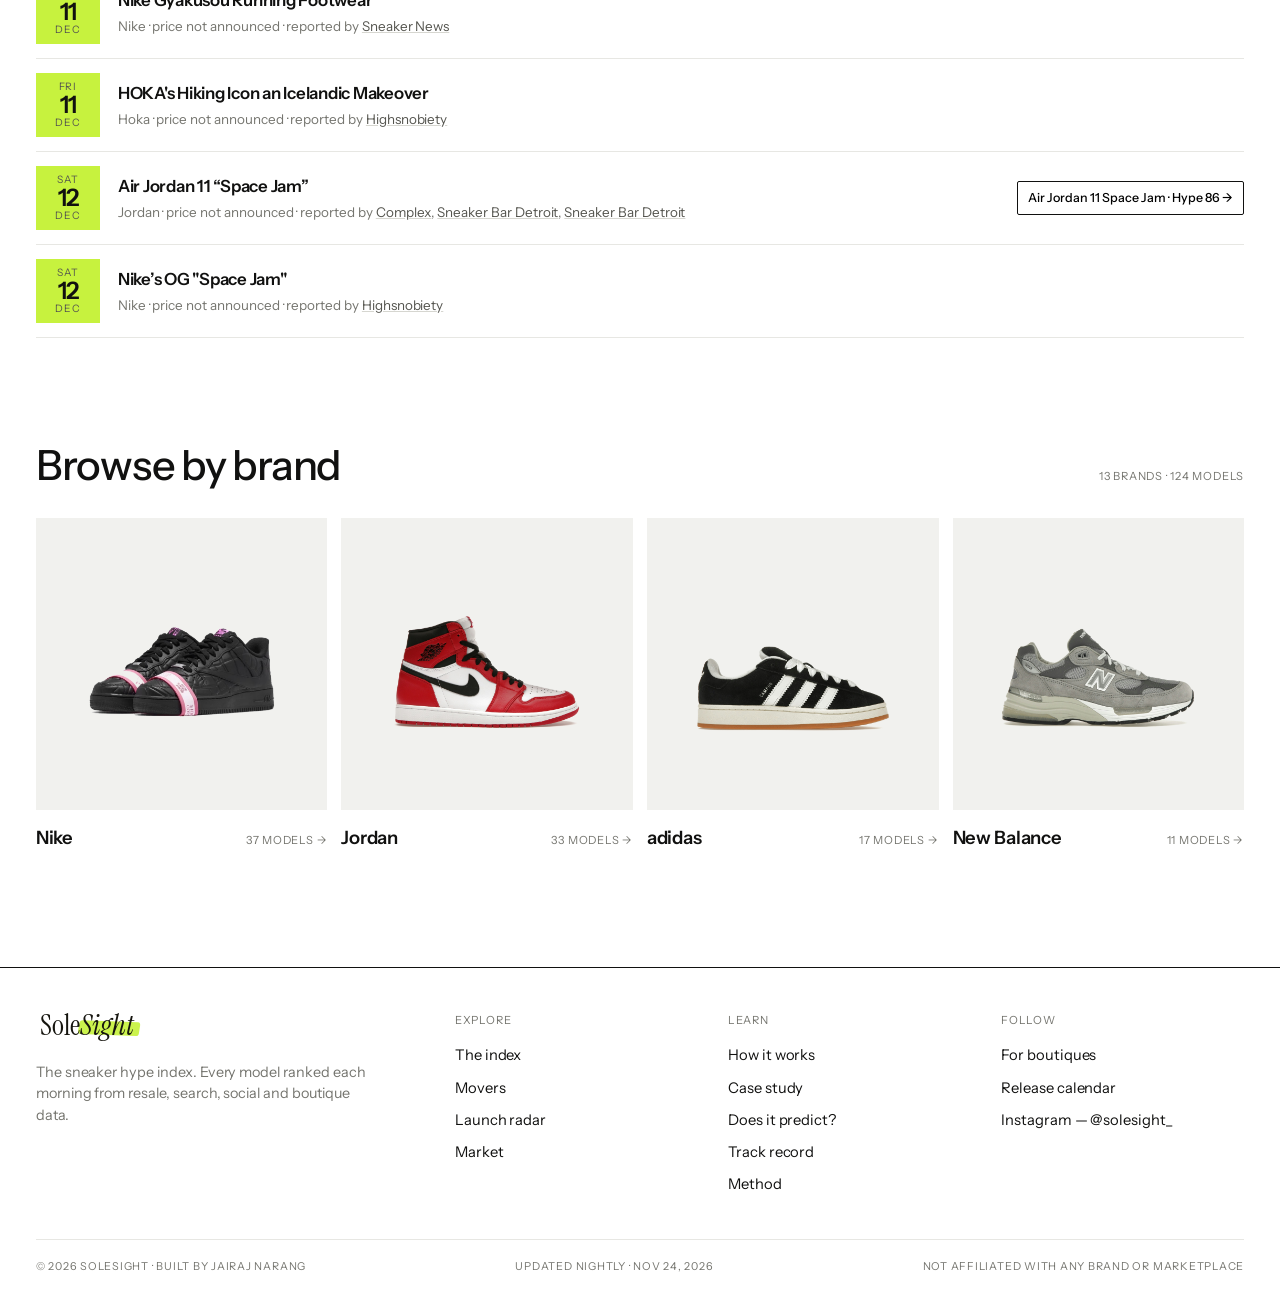
==== commit 6a1b0be9: "chore: publish site 2026-11-24T20:59:15Z" ====
--- a/index.html
+++ b/index.html
@@ -496,7 +496,7 @@
 
   <script src="app.js?v=63"></script>
   <script src="config.js?v=1"></script>
-  <script src="boutique.js?v=29"></script>
+  <script src="boutique.js?v=30"></script>
   <script src="account.js?v=1"></script>
   <script src="ask.js?v=2"></script>
 </body>
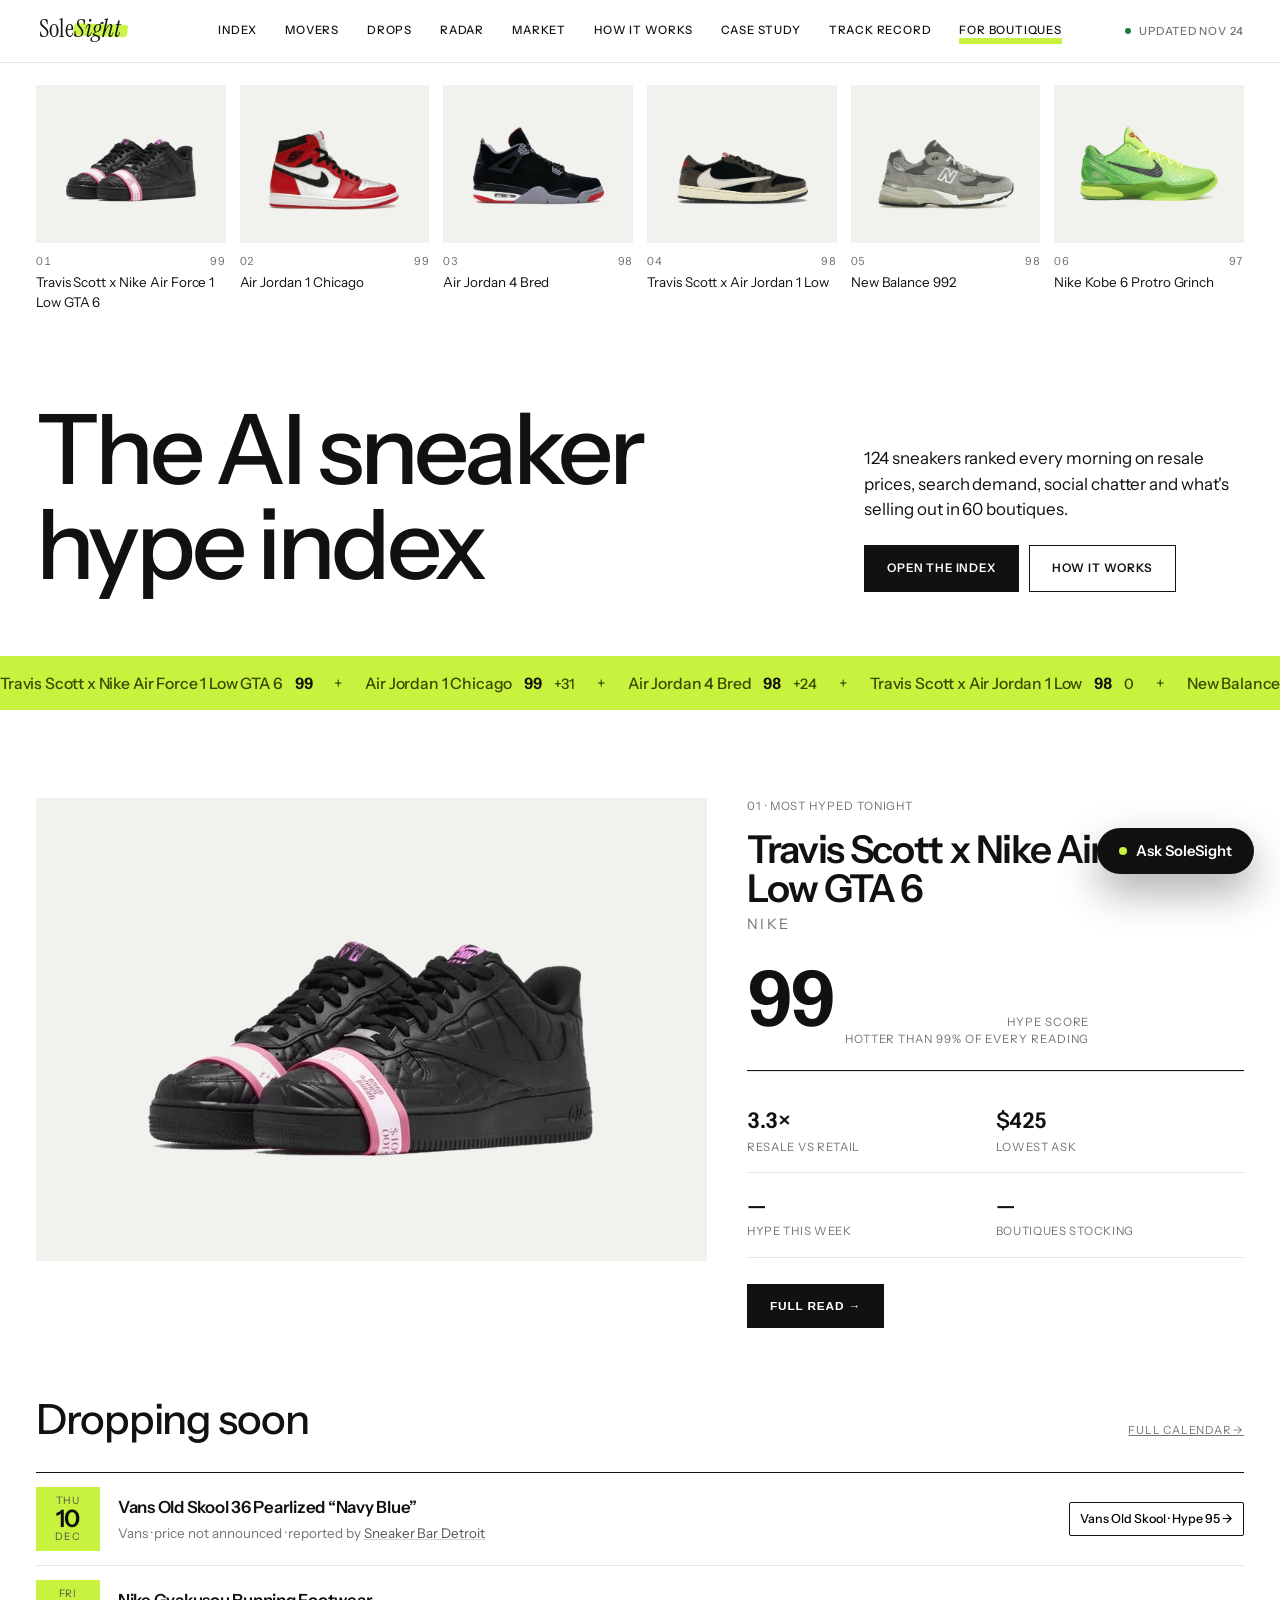
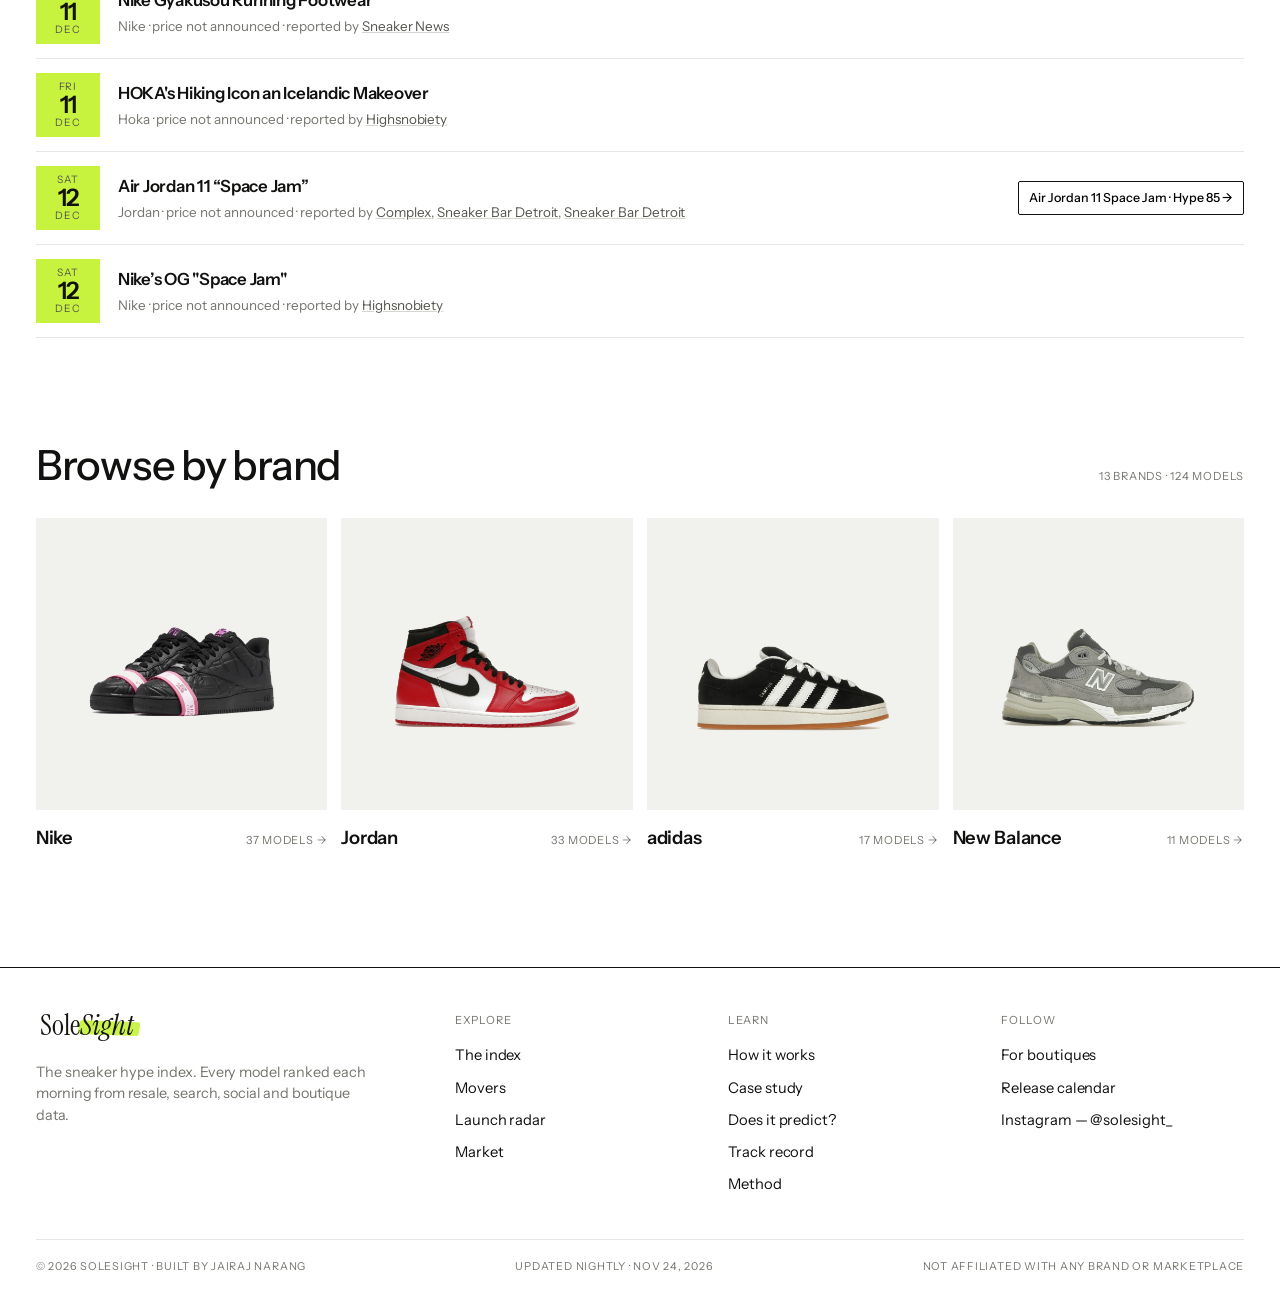
==== commit 518a33cd: "chore: publish site 2026-11-24T22:39:16Z" ====
--- a/index.html
+++ b/index.html
@@ -17,7 +17,7 @@
   <meta property="og:image" content="https://solesight.xyz/og.png" />
   <meta property="og:url" content="https://solesight.xyz/" />
   <meta name="twitter:card" content="summary_large_image" />
-  <link rel="stylesheet" href="styles.css?v=69" />
+  <link rel="stylesheet" href="styles.css?v=70" />
 </head>
 <body>
   <a href="#top" class="skip-link">Skip to content</a>
@@ -139,6 +139,10 @@
         momentum and share of the top&nbsp;10.</p>
       <div class="mkt-table" id="mkt-brands"></div>
       <div class="mkt-cats" id="mkt-cats"></div>
+      <h3 class="nm-h" id="sizes">Which sizes sell</h3>
+      <p class="section-sub">Every tracked shoe at every tracked boutique, added up: the share of sell-outs that happen in
+        each size. Open any shoe for its own size breakdown.</p>
+      <div class="bt tr sz-market" id="sz-market"></div>
     </section>
 
     <!-- ───────────────── track record ───────────────── -->
@@ -494,9 +498,9 @@
   <aside class="sheet" id="sheet" aria-hidden="true" role="dialog" aria-modal="true"
     aria-labelledby="sheet-title" tabindex="-1"></aside>
 
-  <script src="app.js?v=63"></script>
+  <script src="app.js?v=64"></script>
   <script src="config.js?v=1"></script>
-  <script src="boutique.js?v=30"></script>
+  <script src="boutique.js?v=31"></script>
   <script src="account.js?v=1"></script>
   <script src="ask.js?v=2"></script>
 </body>
--- a/styles.css
+++ b/styles.css
@@ -1694,7 +1694,7 @@
 .sheet-note { font-size: .74rem; color: var(--ink-3); margin: 6px 0 0; line-height: 1.4; }
 
 /* Track record */
-.tr { --series-1: #2a78d6; }
+.tr, .sz-chart, .sz-cap { --series-1: #2a78d6; }
 .tr-head b { font-size: 1.6rem; }
 .tr-chart { position: relative; margin: 24px 0 4px; background: var(--paper); border: 1px solid var(--line);
   border-radius: 14px; padding: 16px 14px 30px 52px; }
@@ -1728,3 +1728,31 @@
 .tr-call em { font-style: normal; color: var(--ink-3); font-variant-numeric: tabular-nums; }
 .tr-call .sr { position: absolute; width: 1px; height: 1px; overflow: hidden; clip: rect(0 0 0 0); }
 .tr-live { margin-top: 12px; }
+
+/* ---------- size analytics (app.js sizeChart) ---------- */
+.sz-chart { position: relative; margin: 14px 0 4px; background: var(--paper); border: 1px solid var(--line);
+  border-radius: 12px; padding: 16px 14px 30px 52px; }
+.sz-plot { position: relative; height: 160px; display: flex; align-items: flex-end; gap: 2px;
+  border-bottom: 1px solid var(--line); }
+.sz-bar { position: relative; flex: 1 1 0; height: 100%; display: flex; align-items: flex-end; outline: none; }
+.sz-bar span { display: block; width: 100%; background: var(--series-1); border-radius: 4px 4px 0 0; min-height: 0; }
+.sz-bar[tabindex="0"] { cursor: default; }
+.sz-bar[tabindex="0"]:hover, .sz-bar:focus-visible, .sz-bar.on { background: rgba(42, 120, 214, .08); }
+.sz-ref { position: absolute; left: -1px; right: -1px; height: 0; border-top: 2px solid var(--ink); pointer-events: none; }
+.sz-y { position: absolute; left: 10px; top: 16px; height: 160px; width: 36px; }
+.sz-y span, .sz-x span { position: absolute; font-size: 11px; color: var(--ink-3); font-variant-numeric: tabular-nums; }
+.sz-y span { right: 0; transform: translateY(50%); }
+.sz-x { position: absolute; left: 52px; right: 14px; bottom: 8px; height: 14px; }
+.sz-x span { transform: translateX(-50%); white-space: nowrap; }
+.sz-tip { min-width: 170px; }
+.sz-cap { display: flex; flex-wrap: wrap; gap: 4px 14px; align-items: center; }
+.sz-key { display: inline-flex; align-items: center; gap: 6px; }
+.sz-key i { display: inline-block; }
+.sz-key .sw-bar { width: 10px; height: 10px; border-radius: 2px; background: var(--series-1); }
+.sz-key .sw-ref { width: 14px; height: 0; border-top: 2px solid var(--ink); }
+.sz-market { margin-top: 8px; }
+@media (max-width: 560px) {
+  .sz-chart { padding-left: 44px; padding-right: 8px; }
+  .sz-x { left: 44px; right: 8px; }
+  .sz-plot { gap: 1px; }
+}
